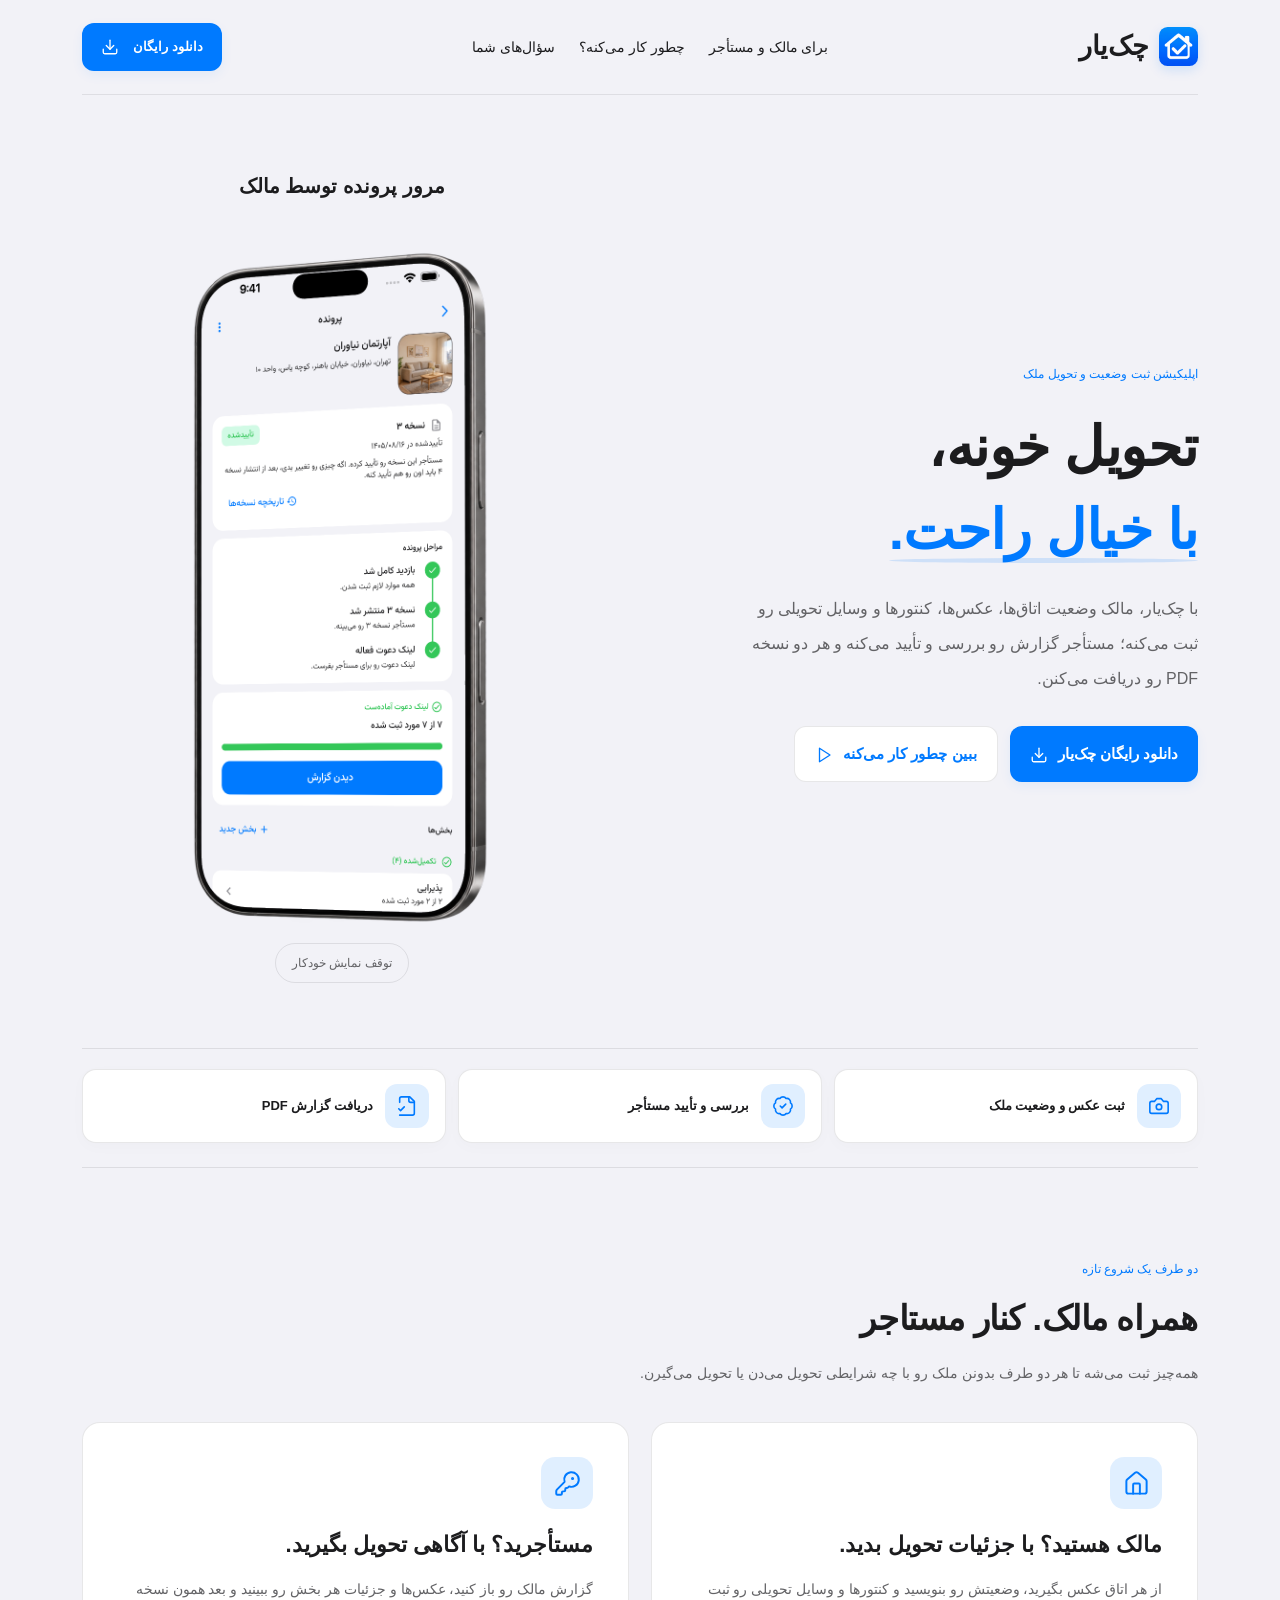
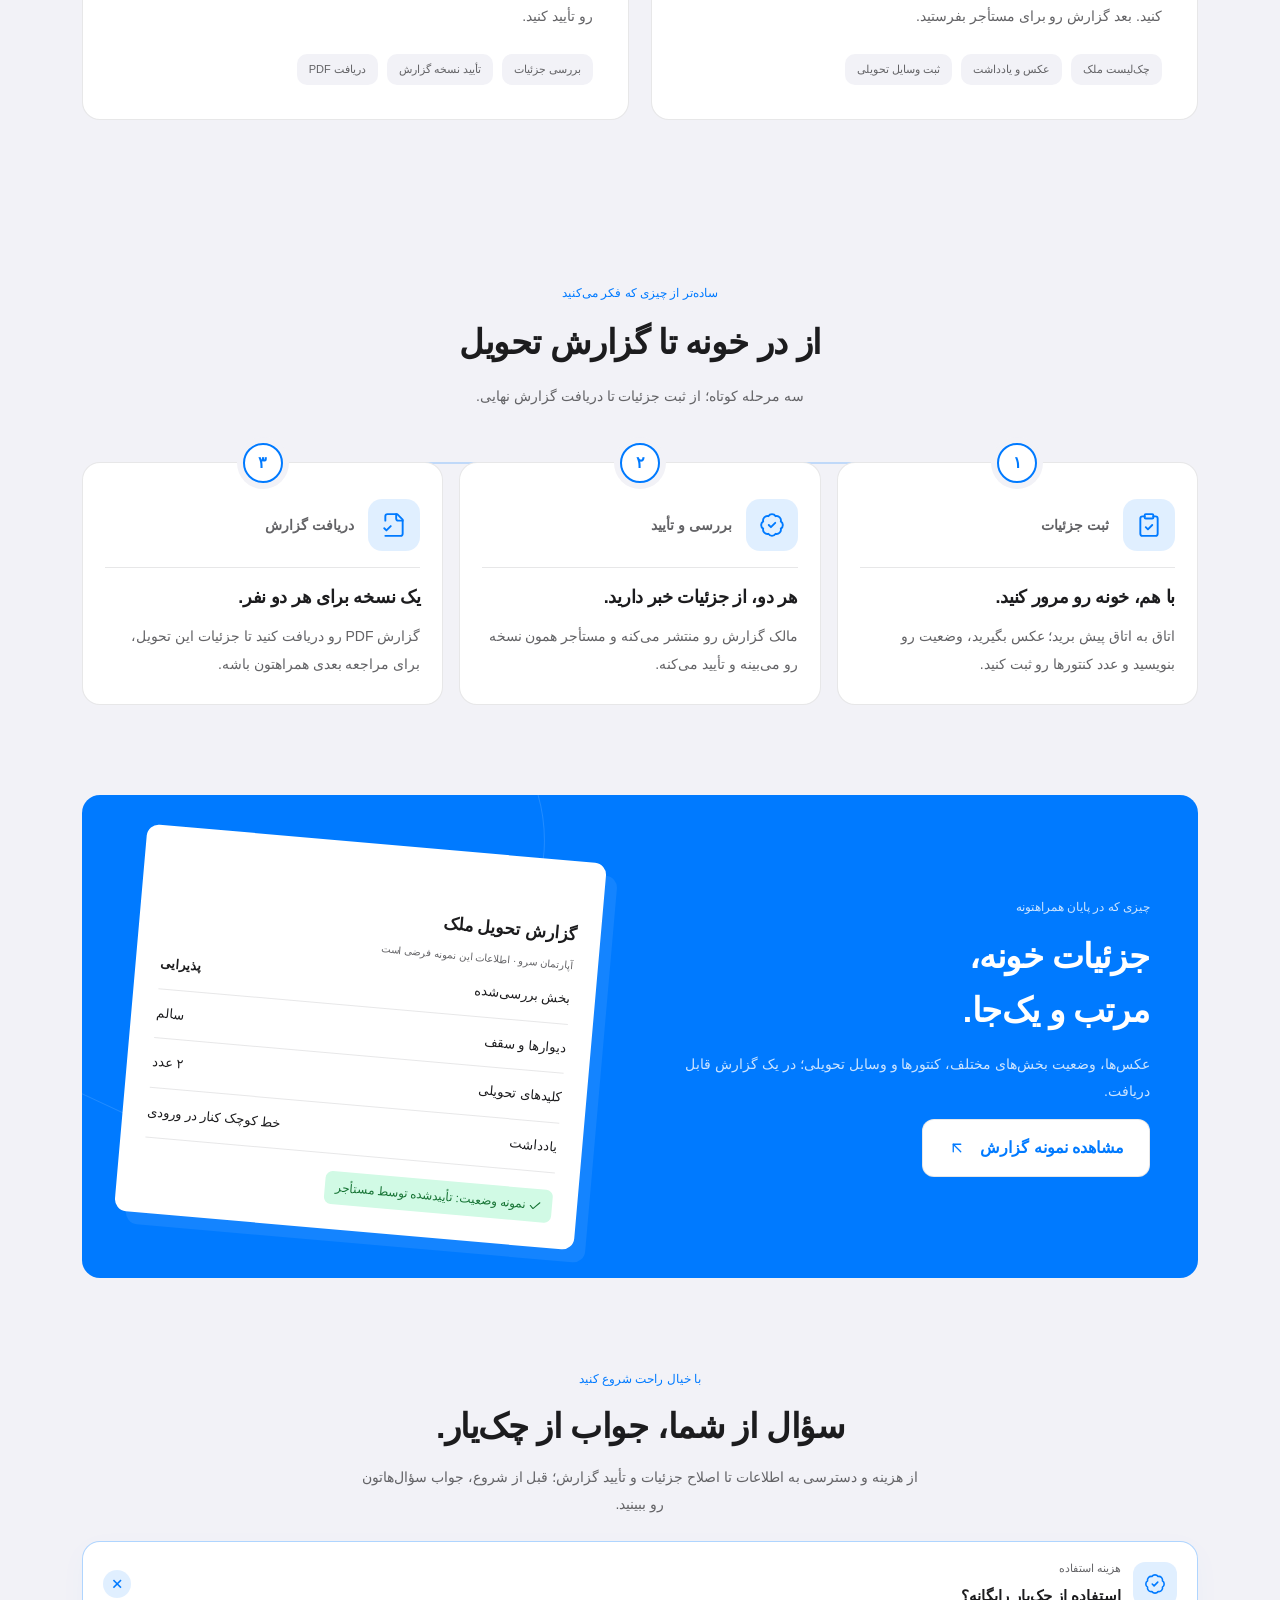
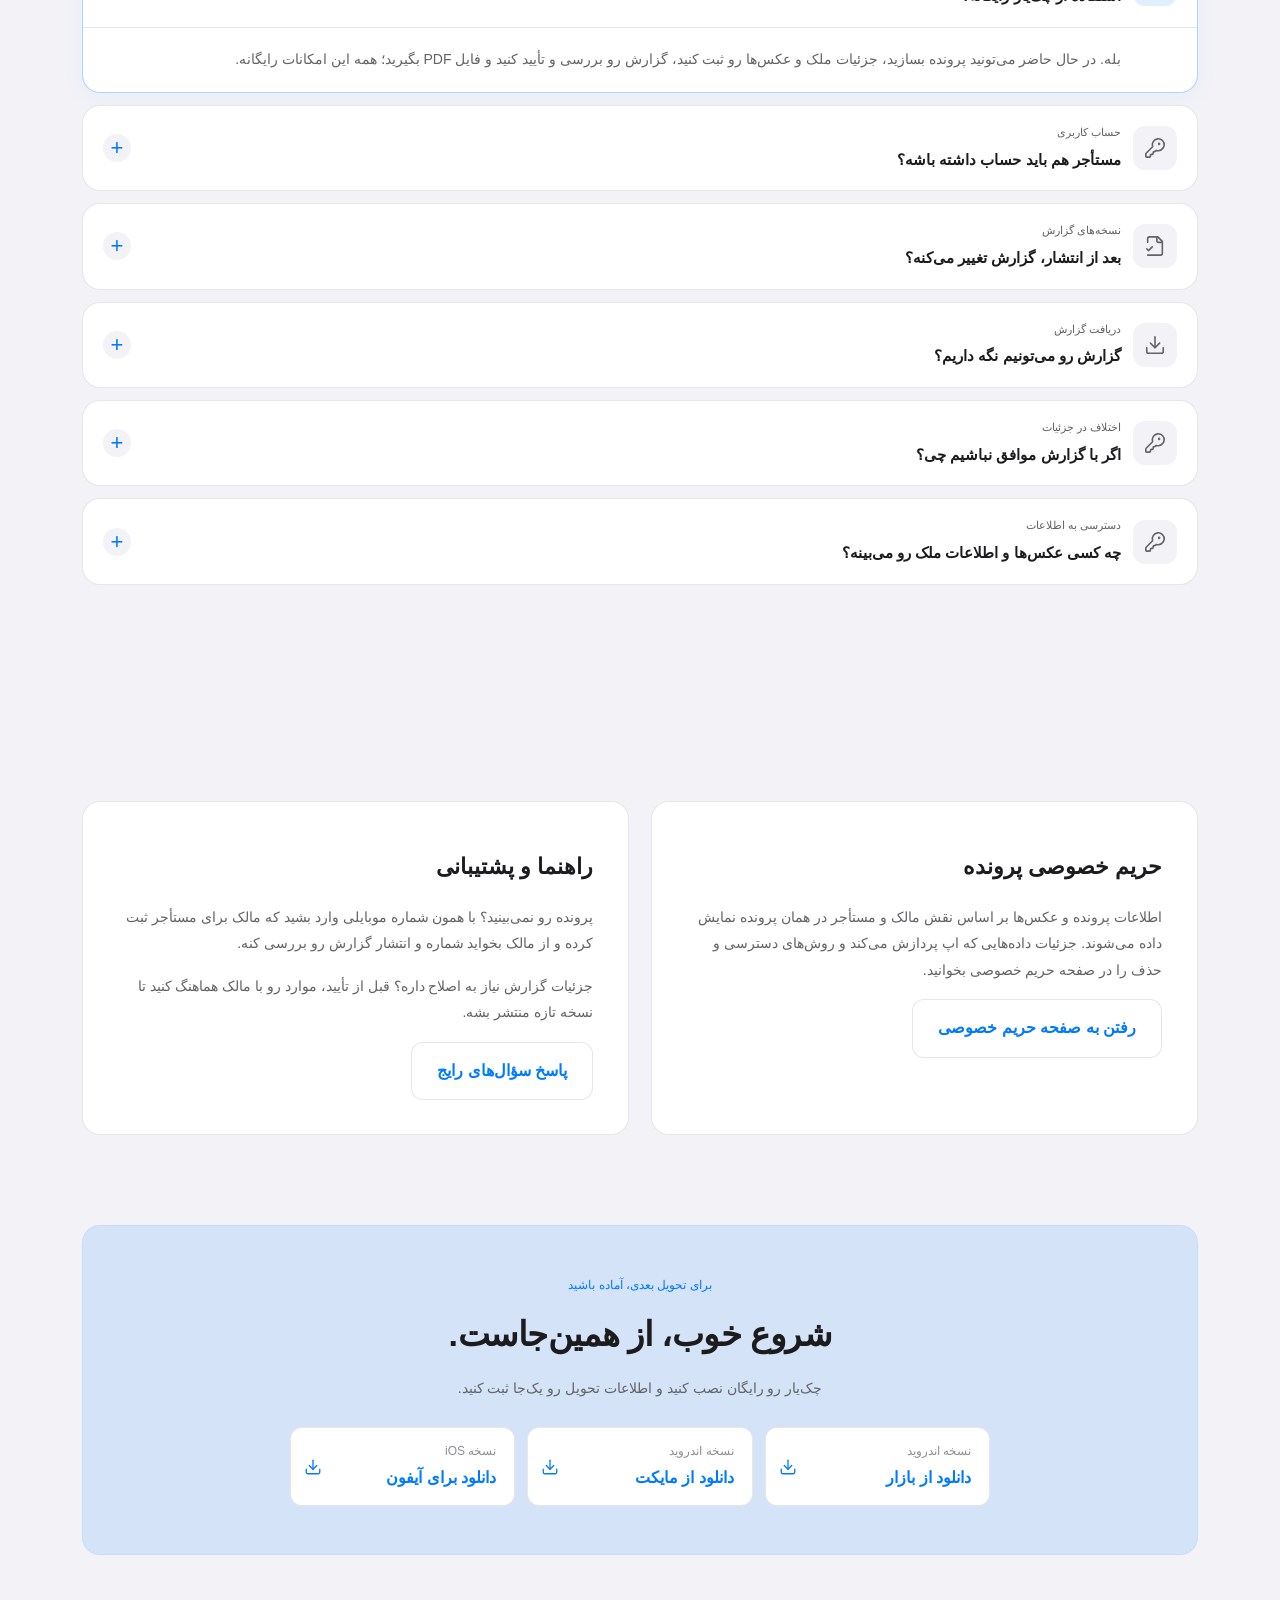
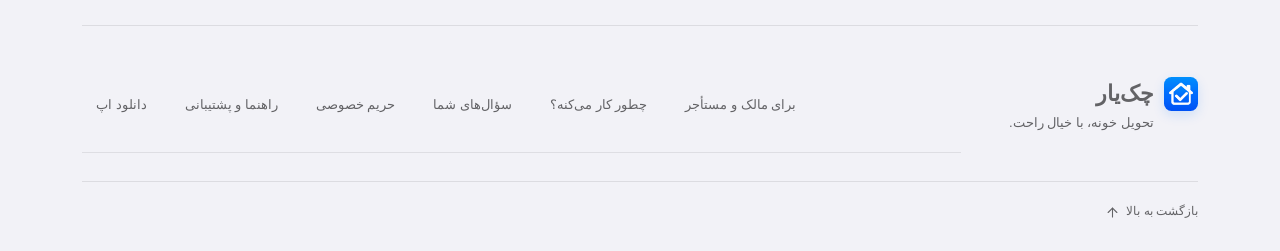
==== index.html @ 89936976 "Show app workflows in the website hero slideshow - Add transparent phone mockups built from app scre" ====
<!DOCTYPE html>
<html lang="fa" dir="rtl">
<head>
  <meta name="generator" content="HTML Tidy for HTML5 for Apple macOS version 5.8.0">
  <meta charset="utf-8">
  <meta name="viewport" content="width=device-width,initial-scale=1">
  <title>چک‌یار — تحویل خانه، با خیال راحت</title>
  <link rel="icon" href="assets/brand/app-logo.png" type="image/png">
  <link rel="stylesheet" href="styles.css">
</head>
<body>
  <div class="wrap">
    <nav>
      <a class="brand" href="#"><img class="mark" src="assets/brand/app-logo.png" alt="" width="39"
      height="39" decoding="async"> چک‌یار</a>
      <div class="navlinks">
        <a href="#benefits">برای مالک و مستأجر</a><a href="#how">چطور کار می‌کنه؟</a><a href="#faq">سؤال‌های شما</a>
      </div><a class="btn small" href="#download">دانلود رایگان <span><!-- @license lucide-static v0.468.0 - ISC -->
      <svg aria-hidden="true" focusable="false" class="lucide lucide-download" xmlns="http://www.w3.org/2000/svg"
      width="24" height="24" viewbox="0 0 24 24" fill="none" stroke="currentcolor" stroke-width="2" stroke-linecap=
      "round" stroke-linejoin="round">
      <path d="M21 15v4a2 2 0 0 1-2 2H5a2 2 0 0 1-2-2v-4"></path>
      <polyline points="7 10 12 15 17 10"></polyline>
      <line x1="12" x2="12" y1="15" y2="3"></line></svg></span></a>
    </nav>
    <main>
      <section class="hero">
        <div>
          <p class="label">اپلیکیشن ثبت وضعیت و تحویل ملک</p>
          <h1>تحویل خونه،<br>
          <em>با خیال راحت.</em></h1>
          <p class="intro">با چک‌یار، مالک وضعیت اتاق‌ها، عکس‌ها، کنتورها و وسایل تحویلی رو ثبت می‌کنه؛ مستأجر گزارش رو بررسی و تأیید می‌کنه و هر دو نسخه PDF رو دریافت می‌کنن.</p>
          <div class="actions">
            <a class="btn" href="#download">دانلود رایگان چک‌یار <span><!-- @license lucide-static v0.468.0 - ISC -->
            <svg aria-hidden="true" focusable="false" class="lucide lucide-download" xmlns="http://www.w3.org/2000/svg"
            width="24" height="24" viewbox="0 0 24 24" fill="none" stroke="currentcolor" stroke-width="2"
            stroke-linecap="round" stroke-linejoin="round">
            <path d="M21 15v4a2 2 0 0 1-2 2H5a2 2 0 0 1-2-2v-4"></path>
            <polyline points="7 10 12 15 17 10"></polyline>
            <line x1="12" x2="12" y1="15" y2="3"></line></svg></span></a> <a class="btn light" href="#how">ببین چطور
            کار می‌کنه <span><!-- @license lucide-static v0.468.0 - ISC -->
            <svg aria-hidden="true" focusable="false" class="lucide lucide-play" xmlns="http://www.w3.org/2000/svg"
            width="24" height="24" viewbox="0 0 24 24" fill="none" stroke="currentcolor" stroke-width="2"
            stroke-linecap="round" stroke-linejoin="round">
            <polygon points="6 3 20 12 6 21 6 3"></polygon></svg></span></a>
          </div>
        </div>
        <div class="scene">
          <div class="hero-headings">
            <h2 class="hero-heading is-active" id="hero-owner-heading">مرور پرونده توسط مالک</h2>
            <h2 class="hero-heading" id="hero-inspection-heading" aria-hidden="true">ثبت ایراد با عکس و توضیح</h2>
            <h2 class="hero-heading" id="hero-tenant-heading" aria-hidden="true">بررسی و تأیید گزارش توسط مستأجر</h2>
            <h2 class="hero-heading" id="hero-preview-heading" aria-hidden="true">مشاهده جزئیات و عکس‌های بازدید</h2>
          </div>
          <div class="hero-slideshow" id="hero-slideshow" data-hero-slideshow>
            <img class="hero-art is-active" src="assets/hero/phone-inspection-real-ui.png" data-heading="hero-owner-heading"
            alt="نمای کلی پرونده و مراحل تحویل ملک برای مالک" width="1086" height="1448" decoding="async" fetchpriority="high">
            <img class="hero-art" src="assets/hero/phone-inspection-flow-real-ui.png" data-heading="hero-inspection-heading"
            alt="ثبت ایراد کابینت آشپزخانه همراه با توضیح و عکس در چک‌یار" width="1086" height="1448" decoding="async" aria-hidden="true">
            <img class="hero-art" src="assets/hero/phone-review-real-ui.png" data-heading="hero-tenant-heading"
            alt="بررسی و تأیید نسخه گزارش توسط مستأجر" width="1086" height="1448" decoding="async" aria-hidden="true">
            <img class="hero-art" src="assets/hero/phone-owner-inspection-preview-real-ui.png" data-heading="hero-preview-heading"
            alt="پیش‌نمایش وضعیت کابینت همراه با توضیح مالک و عکس ایراد" width="1086" height="1448" decoding="async" aria-hidden="true">
          </div>
          <button class="hero-toggle" type="button" data-hero-toggle aria-controls="hero-slideshow" hidden>توقف نمایش خودکار</button>
        </div>
      </section>
      <ul class="ribbon" aria-label="خلاصه امکانات چک‌یار">
        <li class="ribbon-item">
          <span class="ribbon-icon" aria-hidden="true"><!-- @license lucide-static v0.468.0 - ISC -->
          <svg class="lucide lucide-camera" xmlns="http://www.w3.org/2000/svg" width="24" height="24" viewbox=
          "0 0 24 24" fill="none" stroke="currentcolor" stroke-width="2" stroke-linecap="round" stroke-linejoin="round">
          <path d=
          "M14.5 4h-5L7 7H4a2 2 0 0 0-2 2v9a2 2 0 0 0 2 2h16a2 2 0 0 0 2-2V9a2 2 0 0 0-2-2h-3l-2.5-3z"></path>
          <circle cx="12" cy="13" r="3"></circle></svg></span>
          <span class="ribbon-text">ثبت عکس و وضعیت ملک</span>
        </li>
        <li class="ribbon-item">
          <span class="ribbon-icon" aria-hidden="true"><!-- @license lucide-static v0.468.0 - ISC -->
          <svg class="lucide lucide-badge-check" xmlns="http://www.w3.org/2000/svg" width="24" height="24" viewbox=
          "0 0 24 24" fill="none" stroke="currentcolor" stroke-width="2" stroke-linecap="round" stroke-linejoin="round">
          <path d=
          "M3.85 8.62a4 4 0 0 1 4.78-4.77 4 4 0 0 1 6.74 0 4 4 0 0 1 4.78 4.78 4 4 0 0 1 0 6.74 4 4 0 0 1-4.77 4.78 4 4 0 0 1-6.75 0 4 4 0 0 1-4.78-4.77 4 4 0 0 1 0-6.76Z"></path>
          <path d="m9 12 2 2 4-4"></path></svg></span>
          <span class="ribbon-text">بررسی و تأیید مستأجر</span>
        </li>
        <li class="ribbon-item">
          <span class="ribbon-icon" aria-hidden="true"><!-- @license lucide-static v0.468.0 - ISC -->
          <svg class="lucide lucide-file-check-2" xmlns="http://www.w3.org/2000/svg" width="24" height="24" viewbox=
          "0 0 24 24" fill="none" stroke="currentcolor" stroke-width="2" stroke-linecap="round" stroke-linejoin="round">
          <path d="M4 22h14a2 2 0 0 0 2-2V7l-5-5H6a2 2 0 0 0-2 2v4"></path>
          <path d="M14 2v4a2 2 0 0 0 2 2h4"></path>
          <path d="m3 15 2 2 4-4"></path></svg></span>
          <span class="ribbon-text">دریافت گزارش PDF</span>
        </li>
      </ul>
      <section id="benefits" class="section reveal">
        <div class="label">
          دو طرف یک شروع تازه
        </div>
        <h2 class="heading">همراه مالک. کنار مستاجر</h2>
        <p class="sectionintro">همه‌چیز ثبت می‌شه تا هر دو طرف بدونن ملک رو با چه شرایطی تحویل می‌دن یا تحویل می‌گیرن.</p>
        <div class="audience">
          <article class="panel">
            <div class="icon">
              <!-- @license lucide-static v0.468.0 - ISC -->
              <svg aria-hidden="true" focusable="false" class="lucide lucide-house" xmlns="http://www.w3.org/2000/svg"
              width="24" height="24" viewbox="0 0 24 24" fill="none" stroke="currentcolor" stroke-width="2"
              stroke-linecap="round" stroke-linejoin="round">
              <path d="M15 21v-8a1 1 0 0 0-1-1h-4a1 1 0 0 0-1 1v8"></path>
              <path d=
              "M3 10a2 2 0 0 1 .709-1.528l7-5.999a2 2 0 0 1 2.582 0l7 5.999A2 2 0 0 1 21 10v9a2 2 0 0 1-2 2H5a2 2 0 0 1-2-2z"></path>
              </svg>
            </div>
            <h3>مالک هستید؟ با جزئیات تحویل بدید.</h3>
            <p>از هر اتاق عکس بگیرید، وضعیتش رو بنویسید و کنتورها و وسایل تحویلی رو ثبت کنید. بعد گزارش رو برای مستأجر بفرستید.</p>
            <div class="chips">
              <span>چک‌لیست ملک</span><span>عکس و یادداشت</span><span>ثبت وسایل تحویلی</span>
            </div>
          </article>
          <article class="panel peach">
            <div class="icon">
              <!-- @license lucide-static v0.468.0 - ISC -->
              <svg aria-hidden="true" focusable="false" class="lucide lucide-key-round" xmlns=
              "http://www.w3.org/2000/svg" width="24" height="24" viewbox="0 0 24 24" fill="none" stroke="currentcolor"
              stroke-width="2" stroke-linecap="round" stroke-linejoin="round">
              <path d=
              "M2.586 17.414A2 2 0 0 0 2 18.828V21a1 1 0 0 0 1 1h3a1 1 0 0 0 1-1v-1a1 1 0 0 1 1-1h1a1 1 0 0 0 1-1v-1a1 1 0 0 1 1-1h.172a2 2 0 0 0 1.414-.586l.814-.814a6.5 6.5 0 1 0-4-4z"></path>
              <circle cx="16.5" cy="7.5" r=".5" fill="currentColor"></circle></svg>
            </div>
            <h3>مستأجرید؟ با آگاهی تحویل بگیرید.</h3>
            <p>گزارش مالک رو باز کنید، عکس‌ها و جزئیات هر بخش رو ببینید و بعد همون نسخه رو تأیید کنید.</p>
            <div class="chips">
              <span>بررسی جزئیات</span><span>تأیید نسخه گزارش</span><span>دریافت PDF</span>
            </div>
          </article>
        </div>
      </section>
      <section id="how" class="section reveal">
        <div class="how-intro center">
          <div class="label">
            ساده‌تر از چیزی که فکر می‌کنید
          </div>
          <h2 class="heading">از در خونه تا گزارش تحویل</h2>
          <p class="sectionintro">سه مرحله کوتاه؛ از ثبت جزئیات تا دریافت گزارش نهایی.</p>
        </div>
        <ol class="steps" aria-label="مراحل کار با چک‌یار">
          <li class="step">
            <div class="step-marker">
              <span class="step-node">۱</span>
            </div>
            <div class="step-top">
              <span class="step-icon" aria-hidden="true"><!-- @license lucide-static v0.468.0 - ISC -->
              <svg class="lucide lucide-clipboard-check" xmlns="http://www.w3.org/2000/svg" width="24" height="24"
              viewbox="0 0 24 24" fill="none" stroke="currentcolor" stroke-width="2" stroke-linecap="round"
              stroke-linejoin="round">
              <rect width="8" height="4" x="8" y="2" rx="1" ry="1"></rect>
              <path d="M16 4h2a2 2 0 0 1 2 2v14a2 2 0 0 1-2 2H6a2 2 0 0 1-2-2V6a2 2 0 0 1 2-2h2"></path>
              <path d="m9 14 2 2 4-4"></path></svg></span>
              <p class="step-phase">ثبت جزئیات</p>
            </div>
            <h3>با هم، خونه رو مرور کنید.</h3>
            <p>اتاق به اتاق پیش برید؛ عکس بگیرید، وضعیت رو بنویسید و عدد کنتورها رو ثبت کنید.</p>
          </li>
          <li class="step">
            <div class="step-marker">
              <span class="step-node">۲</span>
            </div>
            <div class="step-top">
              <span class="step-icon" aria-hidden="true"><!-- @license lucide-static v0.468.0 - ISC -->
              <svg class="lucide lucide-badge-check" xmlns="http://www.w3.org/2000/svg" width="24" height="24"
              viewbox="0 0 24 24" fill="none" stroke="currentcolor" stroke-width="2" stroke-linecap="round"
              stroke-linejoin="round">
              <path d=
              "M3.85 8.62a4 4 0 0 1 4.78-4.77 4 4 0 0 1 6.74 0 4 4 0 0 1 4.78 4.78 4 4 0 0 1 0 6.74 4 4 0 0 1-4.77 4.78 4 4 0 0 1-6.75 0 4 4 0 0 1-4.78-4.77 4 4 0 0 1 0-6.76Z"></path>
              <path d="m9 12 2 2 4-4"></path></svg></span>
              <p class="step-phase">بررسی و تأیید</p>
            </div>
            <h3>هر دو، از جزئیات خبر دارید.</h3>
            <p>مالک گزارش رو منتشر می‌کنه و مستأجر همون نسخه رو می‌بینه و تأیید می‌کنه.</p>
          </li>
          <li class="step">
            <div class="step-marker">
              <span class="step-node">۳</span>
            </div>
            <div class="step-top">
              <span class="step-icon" aria-hidden="true"><!-- @license lucide-static v0.468.0 - ISC -->
              <svg class="lucide lucide-file-check-2" xmlns="http://www.w3.org/2000/svg" width="24" height="24"
              viewbox="0 0 24 24" fill="none" stroke="currentcolor" stroke-width="2" stroke-linecap="round"
              stroke-linejoin="round">
              <path d="M4 22h14a2 2 0 0 0 2-2V7l-5-5H6a2 2 0 0 0-2 2v4"></path>
              <path d="M14 2v4a2 2 0 0 0 2 2h4"></path>
              <path d="m3 15 2 2 4-4"></path></svg></span>
              <p class="step-phase">دریافت گزارش</p>
            </div>
            <h3>یک نسخه برای هر دو نفر.</h3>
            <p>گزارش PDF رو دریافت کنید تا جزئیات این تحویل، برای مراجعه بعدی همراهتون باشه.</p>
          </li>
        </ol>
      </section>
      <section class="report reveal">
        <div>
          <div class="label">
            چیزی که در پایان همراهتونه
          </div>
          <h2 class="heading">جزئیات خونه،<br>
          مرتب و یک‌جا.</h2>
          <p>عکس‌ها، وضعیت بخش‌های مختلف، کنتورها و وسایل تحویلی؛ در یک گزارش قابل دریافت.</p><button class="btn light"
          id="sample">مشاهده نمونه گزارش <span><!-- @license lucide-static v0.468.0 - ISC -->
          <svg aria-hidden="true" focusable="false" class="lucide lucide-arrow-up-left" xmlns=
          "http://www.w3.org/2000/svg" width="24" height="24" viewbox="0 0 24 24" fill="none" stroke="currentcolor"
          stroke-width="2" stroke-linecap="round" stroke-linejoin="round">
          <path d="M7 17V7h10"></path>
          <path d="M17 17 7 7"></path></svg></span></button>
        </div>
        <div class="paper" id="paper">
          <div class="label">
            چک‌یار / نمونه نمایشی
          </div>
          <h3>گزارش تحویل ملک</h3>
          <div class="address">
            آپارتمان سرو · اطلاعات این نمونه فرضی است
          </div>
          <div class="paperline">
            <span>بخش بررسی‌شده</span><strong>پذیرایی</strong>
          </div>
          <div class="paperline">
            <span>دیوارها و سقف</span><span>سالم</span>
          </div>
          <div class="paperline">
            <span>کلیدهای تحویلی</span><span>۲ عدد</span>
          </div>
          <div class="paperline">
            <span>یادداشت</span><span>خط کوچک کنار در ورودی</span>
          </div><span class="paperstamp"><!-- @license lucide-static v0.468.0 - ISC -->
          <svg aria-hidden="true" focusable="false" class="lucide lucide-check" xmlns="http://www.w3.org/2000/svg"
          width="24" height="24" viewbox="0 0 24 24" fill="none" stroke="currentcolor" stroke-width="2" stroke-linecap=
          "round" stroke-linejoin="round">
          <path d="M20 6 9 17l-5-5"></path></svg> نمونه وضعیت: تأییدشده توسط مستأجر</span>
        </div>
      </section>
      <section id="faq" class="section reveal" aria-labelledby="faq-title">
        <div class="faq-intro">
          <div class="label">با خیال راحت شروع کنید</div>
          <h2 id="faq-title" class="heading">سؤال از شما، جواب از چک‌یار.</h2>
          <p class="sectionintro">از هزینه و دسترسی به اطلاعات تا اصلاح جزئیات و تأیید گزارش؛ قبل از شروع، جواب سؤال‌هاتون رو ببینید.</p>
        </div>
        <div class="faq">
          <details class="faq-card" open>
            <summary>
              <span class="faq-icon"><svg aria-hidden="true" focusable="false" class="lucide lucide-badge-check" xmlns=
              "http://www.w3.org/2000/svg" width="24" height="24" viewbox="0 0 24 24" fill="none" stroke="currentcolor"
              stroke-width="2" stroke-linecap="round" stroke-linejoin="round">
              <path d=
              "M3.85 8.62a4 4 0 0 1 4.78-4.77 4 4 0 0 1 6.74 0 4 4 0 0 1 4.78 4.78 4 4 0 0 1 0 6.74 4 4 0 0 1-4.77 4.78 4 4 0 0 1-6.75 0 4 4 0 0 1-4.78-4.77 4 4 0 0 1 0-6.76Z"></path>
              <path d="m9 12 2 2 4-4"></path></svg></span><span class="faq-question"><span class="faq-topic">هزینه
              استفاده</span><span>استفاده از چک‌یار رایگانه؟</span></span>
              <span class="faq-toggle" aria-hidden="true">+</span>
            </summary>
            <div class="faq-answer">
              <p>بله. در حال حاضر می‌تونید پرونده بسازید، جزئیات ملک و عکس‌ها رو ثبت کنید، گزارش رو بررسی و تأیید کنید و فایل PDF بگیرید؛ همه این امکانات رایگانه.</p>
            </div>
          </details>
          <details class="faq-card">
            <summary>
              <span class="faq-icon"><svg aria-hidden="true" focusable="false" class="lucide lucide-key-round" xmlns=
              "http://www.w3.org/2000/svg" width="24" height="24" viewbox="0 0 24 24" fill="none" stroke="currentcolor"
              stroke-width="2" stroke-linecap="round" stroke-linejoin="round">
              <path d=
              "M2.586 17.414A2 2 0 0 0 2 18.828V21a1 1 0 0 0 1 1h3a1 1 0 0 0 1-1v-1a1 1 0 0 1 1-1h1a1 1 0 0 0 1-1v-1a1 1 0 0 1 1-1h.172a2 2 0 0 0 1.414-.586l.814-.814a6.5 6.5 0 1 0-4-4z"></path>
              <circle cx="16.5" cy="7.5" r=".5" fill="currentColor"></circle></svg></span><span class=
              "faq-question"><span class="faq-topic">حساب کاربری</span><span>مستأجر هم باید حساب داشته
              باشه؟</span></span>
              <span class="faq-toggle" aria-hidden="true">+</span>
            </summary>
            <div class="faq-answer">
              <p>بله. مستأجر باید با شماره موبایلی که مالک برای پرونده ثبت کرده حساب بسازه. بعد از ورود، می‌تونه گزارش رو ببینه و تأیید کنه.</p>
            </div>
          </details>
          <details class="faq-card">
            <summary>
              <span class="faq-icon"><svg aria-hidden="true" focusable="false" class="lucide lucide-file-check-2"
              xmlns="http://www.w3.org/2000/svg" width="24" height="24" viewbox="0 0 24 24" fill="none" stroke=
              "currentcolor" stroke-width="2" stroke-linecap="round" stroke-linejoin="round">
              <path d="M4 22h14a2 2 0 0 0 2-2V7l-5-5H6a2 2 0 0 0-2 2v4"></path>
              <path d="M14 2v4a2 2 0 0 0 2 2h4"></path>
              <path d="m3 15 2 2 4-4"></path></svg></span><span class="faq-question"><span class="faq-topic">نسخه‌های
              گزارش</span><span>بعد از انتشار، گزارش تغییر می‌کنه؟</span></span>
              <span class="faq-toggle" aria-hidden="true">+</span>
            </summary>
            <div class="faq-answer">
              <p>نسخه‌ای که منتشر شده تغییر نمی‌کنه. اگر نیاز به اصلاح باشه، مالک پیش‌نویس رو ویرایش و نسخه تازه‌ای منتشر می‌کنه. مستأجر باید نسخه تازه رو دوباره بررسی و تأیید کنه؛ تأیید قبلی برای نسخه جدید معتبر نیست.</p>
            </div>
          </details>
          <details class="faq-card">
            <summary>
              <span class="faq-icon"><svg aria-hidden="true" focusable="false" class="lucide lucide-download" xmlns=
              "http://www.w3.org/2000/svg" width="24" height="24" viewbox="0 0 24 24" fill="none" stroke="currentcolor"
              stroke-width="2" stroke-linecap="round" stroke-linejoin="round">
              <path d="M21 15v4a2 2 0 0 1-2 2H5a2 2 0 0 1-2-2v-4"></path>
              <polyline points="7 10 12 15 17 10"></polyline>
              <line x1="12" x2="12" y1="15" y2="3"></line></svg></span><span class="faq-question"><span class=
              "faq-topic">دریافت گزارش</span><span>گزارش رو می‌تونیم نگه داریم؟</span></span>
              <span class="faq-toggle" aria-hidden="true">+</span>
            </summary>
            <div class="faq-answer">
              <p>بله. هر دو طرف می‌تونن فایل PDF نسخه منتشرشده‌ای رو که بهش دسترسی دارن دریافت کنن.</p>
            </div>
          </details>

          <details class="faq-card">
            <summary>
              <span class="faq-icon"><svg aria-hidden="true" focusable="false" class="lucide lucide-key-round" xmlns=
              "http://www.w3.org/2000/svg" width="24" height="24" viewbox="0 0 24 24" fill="none" stroke="currentcolor"
              stroke-width="2" stroke-linecap="round" stroke-linejoin="round">
              <path d=
              "M2.586 17.414A2 2 0 0 0 2 18.828V21a1 1 0 0 0 1 1h3a1 1 0 0 0 1-1v-1a1 1 0 0 1 1-1h1a1 1 0 0 0 1-1v-1a1 1 0 0 1 1-1h.172a2 2 0 0 0 1.414-.586l.814-.814a6.5 6.5 0 1 0-4-4z"></path>
              <circle cx="16.5" cy="7.5" r=".5" fill="currentColor"></circle></svg></span><span class="faq-question"><span class="faq-topic">اختلاف در جزئیات</span><span>اگر با گزارش موافق نباشیم چی؟</span></span>
              <span class="faq-toggle" aria-hidden="true">+</span>
            </summary>
            <div class="faq-answer">
              <p>اگه بخشی از گزارش رو قبول ندارید، تأییدش نکنید. موردهایی رو که نیاز به اصلاح دارن با مالک در میون بذارید. مالک می‌تونه پیش‌نویس رو اصلاح کنه و نسخه تازه‌ای منتشر کنه؛ مستأجر امکان ویرایش مستقیم گزارش رو نداره.</p>
            </div>
          </details>
          <details class="faq-card">
            <summary>
              <span class="faq-icon"><svg aria-hidden="true" focusable="false" class="lucide lucide-key-round" xmlns=
              "http://www.w3.org/2000/svg" width="24" height="24" viewbox="0 0 24 24" fill="none" stroke="currentcolor"
              stroke-width="2" stroke-linecap="round" stroke-linejoin="round">
              <path d=
              "M2.586 17.414A2 2 0 0 0 2 18.828V21a1 1 0 0 0 1 1h3a1 1 0 0 0 1-1v-1a1 1 0 0 1 1-1h1a1 1 0 0 0 1-1v-1a1 1 0 0 1 1-1h.172a2 2 0 0 0 1.414-.586l.814-.814a6.5 6.5 0 1 0-4-4z"></path>
              <circle cx="16.5" cy="7.5" r=".5" fill="currentColor"></circle></svg></span><span class="faq-question"><span class="faq-topic">دسترسی به اطلاعات</span><span>چه کسی عکس‌ها و اطلاعات ملک رو می‌بینه؟</span></span>
              <span class="faq-toggle" aria-hidden="true">+</span>
            </summary>
            <div class="faq-answer">
              <p>مالک پیش‌نویس پرونده رو می‌بینه و مدیریت می‌کنه. مستأجر ثبت‌شده بعد از انتشار، به نسخه‌های منتشرشده و عکس‌های مربوط به هر نسخه دسترسی داره. <a href="privacy.html">جزئیات حریم خصوصی رو بخونید.</a></p>
            </div>
          </details>
        </div>
      </section>
      <section class="section reveal trust-section" aria-label="حریم خصوصی و راهنمای استفاده">
        <div class="audience">
          <article id="privacy" class="panel" aria-labelledby="privacy-title">
            <h2 id="privacy-title">حریم خصوصی پرونده</h2>
            <p>اطلاعات پرونده و عکس‌ها بر اساس نقش مالک و مستأجر در همان پرونده نمایش داده می‌شوند. جزئیات داده‌هایی که اپ پردازش می‌کند و روش‌های دسترسی و حذف را در صفحه حریم خصوصی بخوانید.</p>
            <a class="btn light" href="privacy.html">رفتن به صفحه حریم خصوصی</a>
          </article>
          <article id="support" class="panel" aria-labelledby="support-title">
            <h2 id="support-title">راهنما و پشتیبانی</h2>
            <p>پرونده رو نمی‌بینید؟ با همون شماره موبایلی وارد بشید که مالک برای مستأجر ثبت کرده و از مالک بخواید شماره و انتشار گزارش رو بررسی کنه.</p>
            <p>جزئیات گزارش نیاز به اصلاح داره؟ قبل از تأیید، موارد رو با مالک هماهنگ کنید تا نسخه تازه منتشر بشه.</p>
            <a class="btn light" href="#faq">پاسخ سؤال‌های رایج</a>
          </article>
        </div>
      </section>
      <section id="download" class="download center reveal">
        <div class="label">
          برای تحویل بعدی، آماده باشید
        </div>
        <h2 class="heading">شروع خوب، از همین‌جاست.</h2>
        <p class="sectionintro">چک‌یار رو رایگان نصب کنید و اطلاعات تحویل رو یک‌جا ثبت کنید.</p>
        <div class="stores">
          <button data-store="بازار" data-platform="android"><small>نسخه اندروید</small><strong>دانلود از بازار
          <!-- @license lucide-static v0.468.0 - ISC -->
          <svg aria-hidden="true" focusable="false" class="lucide lucide-download" xmlns="http://www.w3.org/2000/svg"
          width="24" height="24" viewbox="0 0 24 24" fill="none" stroke="currentcolor" stroke-width="2" stroke-linecap=
          "round" stroke-linejoin="round">
          <path d="M21 15v4a2 2 0 0 1-2 2H5a2 2 0 0 1-2-2v-4"></path>
          <polyline points="7 10 12 15 17 10"></polyline>
          <line x1="12" x2="12" y1="15" y2="3"></line></svg></strong></button> <button data-store="مایکت" data-platform="android"><small>نسخه
          اندروید</small><strong>دانلود از مایکت <!-- @license lucide-static v0.468.0 - ISC -->
          <svg aria-hidden="true" focusable="false" class="lucide lucide-download" xmlns="http://www.w3.org/2000/svg"
          width="24" height="24" viewbox="0 0 24 24" fill="none" stroke="currentcolor" stroke-width="2" stroke-linecap=
          "round" stroke-linejoin="round">
          <path d="M21 15v4a2 2 0 0 1-2 2H5a2 2 0 0 1-2-2v-4"></path>
          <polyline points="7 10 12 15 17 10"></polyline>
          <line x1="12" x2="12" y1="15" y2="3"></line></svg></strong></button> <button data-store=
          "فروشگاه آیفون" data-platform="ios"><small>نسخه iOS</small><strong>دانلود برای آیفون
          <!-- @license lucide-static v0.468.0 - ISC -->
          <svg aria-hidden="true" focusable="false" class="lucide lucide-download" xmlns="http://www.w3.org/2000/svg"
          width="24" height="24" viewbox="0 0 24 24" fill="none" stroke="currentcolor" stroke-width="2" stroke-linecap=
          "round" stroke-linejoin="round">
          <path d="M21 15v4a2 2 0 0 1-2 2H5a2 2 0 0 1-2-2v-4"></path>
          <polyline points="7 10 12 15 17 10"></polyline>
          <line x1="12" x2="12" y1="15" y2="3"></line></svg></strong></button>
        </div>
      </section>
    </main>
    <footer class="site-footer">
      <div class="footer-main">
        <div class="footer-brand">
          <div class="footer-identity">
            <a class="brand footer-logo" href="#"><img class="mark" src="assets/brand/app-logo.png" alt=""
            width="34" height="34" decoding="async"><span class="footer-name">چک‌یار</span></a>
            <p class="footer-tagline">تحویل خونه، با خیال راحت.</p>
          </div>
        </div>
        <nav class="footer-nav" aria-label="پیوندهای پاورقی">
          <a href="#benefits">برای مالک و مستأجر</a><a href="#how">چطور کار می‌کنه؟</a><a href="#faq">سؤال‌های
          شما</a><a href="privacy.html">حریم خصوصی</a><a href="#support">راهنما و پشتیبانی</a><a href="#download">دانلود اپ</a>
        </nav>
      </div>
      <div class="footer-bottom">
        <a class="footer-top" href="#">بازگشت به بالا <span aria-hidden="true"><!-- @license lucide-static v0.468.0 - ISC -->
        <svg class="lucide lucide-arrow-up" xmlns="http://www.w3.org/2000/svg" width="24" height="24" viewbox=
        "0 0 24 24" fill="none" stroke="currentcolor" stroke-width="2" stroke-linecap="round" stroke-linejoin="round">
        <path d="m5 12 7-7 7 7"></path>
        <path d="M12 19V5"></path></svg></span></a>
      </div>
    </footer>
  </div>
  <dialog id="modal">
    <div id="modalcontent"></div><button class="close" id="close">بستن</button>
  </dialog>
  <script src="script.js" defer></script>
</body>
</html>
---- styles.css ----
@font-face {
  font-family:v;
  font-display:swap;
  src:url('assets/brand/Vazirmatn-Regular.ttf')
}
@font-face {
  font-family:v;
  font-display:swap;
  src:url('assets/brand/Vazirmatn-Bold.ttf');
  font-weight:700
}
* {
  box-sizing:border-box;
}
html {
  scroll-behavior:smooth;
  scroll-padding-top:100px;
}
body {
  margin:0;
  background:#F2F2F7;
  color:#1C1C1E;
  font-family:v,sans-serif;
  line-height:1.9;
}
button,a {
  -webkit-tap-highlight-color:transparent;
}
a {
  color:inherit;
  text-decoration:none;
}
button {
  font:inherit;
  cursor:pointer;
}
button,a {
  transition:background .25s,transform .25s,box-shadow .25s;
}
button:hover,.btn:hover {
  transform:translateY(-3px);
}
button:focus-visible,a:focus-visible,summary:focus-visible {
  outline:3px solid #ee9f51;
  outline-offset:5px;
}
.wrap {
  max-width:1180px;
  margin:auto;
  padding:0 32px;
}
nav {
  height:95px;
  display:flex;
  align-items:center;
  justify-content:space-between;
  border-bottom:1px solid #1C1C1E17;
  gap:24px;
}
.brand {
  font-weight:700;
  font-size:27px;
  display:flex;
  align-items:center;
  gap:10px;
}
.mark {
  width:39px;
  height:39px;
  border-radius:22%;
  object-fit:cover;
  flex-shrink:0;
  display:block;
  box-shadow:0 4px 12px #007aff26;
}
.navlinks {
  display:flex;
  gap:32px;
  font-size:14px;
}
.btn {
  display:inline-flex;
  justify-content:center;
  align-items:center;
  gap:14px;
  border:0;
  padding:13px 25px;
  border-radius:13px;
  background:#007AFF;
  color:white;
  font-weight:700;
}
.btn.light {
  color:#007AFF;
  background:#fff;
  border:1px solid #3C3C431F;
}
.small {
  padding:9px 19px;
  font-size:13px;
}
.hero {
  display:grid;
  grid-template-columns:1.05fr 1fr;
  gap:55px;
  align-items:center;
  min-height:660px;
  padding:55px 0 65px;
}
.eyebrow {
  font-size:13px;
  display:inline-flex;
  gap:9px;
  align-items:center;
  color:#636366;
}
.dot {
  width:7px;
  height:7px;
  background:#007AFF;
  border-radius:50%;
}
h1 {
  font-size:clamp(36px,4.3vw,60px);
  line-height:1.5;
  letter-spacing:-1.8px;
  margin:20px 0;
}
h1 em {
  font-style:normal;
  color:#007AFF;
  position:relative;
}
h1 em:after {
  content:'';
  position:absolute;
  height:8px;
  background:#007AFF1F;
  bottom:2px;
  left:0;
  right:0;
  border-radius:60%;
  z-index:-1;
}
.intro {
  color:#636366;
  max-width:450px;
  font-size:16px;
  line-height:2.2;
}
.actions {
  display:flex;
  gap:12px;
  margin-top:29px;
}
.footnote {
  font-size:12px;
  color:#8E8E93;
  margin-top:20px;
}
.scene {
  width:100%;
  height:auto;
  position:relative;
  display:grid;
  place-items:center;
  isolation:isolate;
}
.hero-headings {
  display:grid;
  place-items:center;
  width:100%;
  max-width:560px;
  height:88px;
  text-align:center;
}
.hero-heading {
  grid-area:1 / 1;
  margin:0;
  padding:0 12px 16px;
  color:var(--text);
  font-size:clamp(16px,1.6vw,20px);
  font-weight:700;
  line-height:1.65;
  opacity:0;
  transition:opacity 600ms ease;
}
.hero-heading.is-active {
  opacity:1;
}
.hero-slideshow {
  display:grid;
  width:100%;
  max-width:560px;
  animation:float 7s ease-in-out infinite;
}
.hero-art {
  grid-area:1 / 1;
  display:block;
  width:100%;
  max-width:560px;
  height:auto;
  object-fit:contain;
  opacity:0;
  transition:opacity 600ms ease;
}
.hero-art.is-active {
  opacity:1;
}
.hero-toggle {
  margin-top:12px;
  padding:8px 16px;
  border:1px solid var(--separator);
  border-radius:24px;
  background:transparent;
  color:#636366;
  font:inherit;
  font-size:12px;
  cursor:pointer;
}
.hero-toggle:hover {
  color:var(--accent);
}
.hero-toggle:focus-visible {
  outline:2px solid var(--accent);
  outline-offset:3px;
}
.orb {
  position:absolute;
  width:440px;
  height:440px;
  border-radius:50%;
  background:#007AFF1F;
  z-index:-2;
}
.orbit {
  position:absolute;
  inset:5px;
  border:1px dashed #3C3C431F;
  border-radius:50%;
  transform:rotate(-20deg);
}
.phone {
  width:300px;
  background:#fff;
  border:7px solid #1C1C1E;
  border-radius:39px;
  padding:20px 16px 16px;
  box-shadow:20px 28px 60px #354d3026;
  transform:rotate(-6deg) scale(1.25);
  position:relative;
  animation:float 7s ease-in-out infinite;
}
.notch {
  width:70px;
  height:17px;
  background:#1C1C1E;
  border-radius:0 0 12px 12px;
  margin:-20px auto 20px;
}
.phonebar {
  font-size:10px;
  display:flex;
  justify-content:space-between;
  color:#8E8E93;
}
.phone h3 {
  font-size:17px;
  margin:15px 0 2px;
  display:flex;
  align-items:center;
  gap:7px;
}
.phone-mark {
  width:22px;
  height:22px;
  object-fit:cover;
  border-radius:6px;
  flex:0 0 auto;
}
.address {
  font-size:10px;
  color:#8E8E93;
}
.room {
  height:136px;
  margin:17px 0;
  background:#e8e1d1;
  position:relative;
  overflow:hidden;
  border-radius:12px;
}
.room-image {
  display:block;
  width:100%;
  height:100%;
  object-fit:cover;
  object-position:center 58%;
}
.progress {
  display:flex;
  justify-content:space-between;
  font-size:10px;
}
.track {
  height:5px;
  background:#F2F2F7;
  border-radius:8px;
  margin:8px 0 16px;
}
.track:before {
  content:'';
  display:block;
  width:75%;
  height:100%;
  background:#007AFF;
  border-radius:8px;
}
.row {
  display:flex;
  align-items:center;
  justify-content:space-between;
  padding:9px 0;
  border-top:1px solid #F2F2F7;
  font-size:11px;
}
.check {
  color:#34C759;
  background:#007AFF1F;
  padding:0 6px;
  border-radius:5px;
}
.phonebutton {
  background:#007AFF;
  color:white;
  padding:8px;
  text-align:center;
  border-radius:9px;
  font-size:11px;
  margin-top:11px;
}
.floatcard {
  position:absolute;
  background:#ffffffed;
  padding:14px 19px;
  border:1px solid #fff;
  border-radius:17px;
  box-shadow:0 15px 35px #38503413;
  z-index:2;
  animation:float 6s ease-in-out infinite;
}
.floatcard strong {
  display:block;
  font-size:13px;
}
.floatcard small {
  font-size:10px;
  color:#8E8E93;
}
.approved {
  left:-6px;
  top:110px;
  transform:rotate(5deg);
}
.pdf {
  right:-12px;
  bottom:55px;
  animation-delay:-3s;
}
.floaticon {
  float:right;
  margin-left:12px;
  background:#007AFF1F;
  padding:5px 11px;
  border-radius:10px;
}
.ribbon {
  display:grid;
  grid-template-columns:repeat(3,minmax(0,1fr));
  gap:12px;
  margin:0;
  padding:20px 0 24px;
  list-style:none;
  border-top:1px solid var(--separator);
  border-bottom:1px solid var(--separator);
}
.ribbon-item {
  display:flex;
  align-items:center;
  gap:12px;
  min-width:0;
  padding:14px 16px;
  background:var(--surface);
  border:1px solid var(--separator);
  border-radius:var(--radius-lg);
  box-shadow:0 4px 16px #1c1c1e05;
  transition:border-color .25s,box-shadow .25s,transform .25s;
}
.ribbon-item:hover {
  border-color:#007aff44;
  box-shadow:0 8px 24px #007aff0d;
  transform:translateY(-2px);
}
.ribbon-icon {
  display:grid;
  place-items:center;
  width:44px;
  height:44px;
  flex-shrink:0;
  border-radius:var(--radius-md);
  background:var(--accent-soft);
  color:var(--accent);
}
.ribbon-icon .lucide {
  width:22px;
  height:22px;
}
.ribbon-text {
  font-size:13px;
  font-weight:700;
  line-height:1.55;
  color:#1C1C1E;
}
.section {
  padding:90px 0;
}
.label {
  font-size:12px;
  color:#007AFF;
  margin-bottom:10px;
}
.heading {
  font-size:33px;
  line-height:1.6;
  margin:0 0 14px;
  letter-spacing:-.7px;
}
.sectionintro {
  color:#8E8E93;
  font-size:14px;
  margin:0;
}
.center {
  text-align:center;
}
.audience {
  display:grid;
  grid-template-columns:1fr 1fr;
  gap:22px;
  margin-top:36px;
}
.panel {
  border-radius:24px;
  background:#007AFF1F;
  padding:34px 35px;
}
.panel.peach {
  background:#FFFFFF;
}
.icon {
  font-size:27px;
  margin-bottom:15px;
}
.panel h3 {
  font-size:22px;
  margin:0 0 10px;
}
.panel p {
  font-size:14px;
  color:#636366;
  margin:0;
}
.chips {
  display:flex;
  gap:9px;
  flex-wrap:wrap;
  margin-top:25px;
}
.chips span {
  font-size:11px;
  background:#ffffff99;
  padding:5px 12px;
  border-radius:7px;
}
.steps {
  display:grid;
  grid-template-columns:repeat(3,minmax(0,1fr));
  gap:16px;
  margin:52px 0 0;
  padding:0;
  list-style:none;
  position:relative;
}
.step {
  display:flex;
  flex-direction:column;
  min-height:100%;
  padding:32px 22px 26px;
  background:var(--surface);
  border:1px solid var(--separator);
  border-radius:var(--radius-xl);
  transition:border-color .25s,box-shadow .25s,transform .25s;
  position:relative;
  z-index:1;
}
.step:hover {
  border-color:#007aff55;
  box-shadow:0 8px 28px #007aff0a;
  transform:translateY(-3px);
}
.step-marker {
  position:absolute;
  top:-20px;
  left:50%;
  translate:-50% 0;
  z-index:2;
}
.step-node {
  display:grid;
  place-items:center;
  width:40px;
  height:40px;
  border-radius:50%;
  background:var(--surface);
  border:2px solid var(--accent);
  color:var(--accent);
  font-size:16px;
  font-weight:700;
  line-height:1;
  box-shadow:0 0 0 6px var(--background);
}
.step-top {
  display:flex;
  align-items:center;
  gap:14px;
  margin:4px 0 16px;
  padding-bottom:16px;
  border-bottom:1px solid var(--separator);
}
.step-icon {
  display:grid;
  place-items:center;
  width:52px;
  height:52px;
  flex-shrink:0;
  border-radius:var(--radius-lg);
  background:var(--accent-soft);
  color:var(--accent);
}
.step-icon .lucide {
  width:26px;
  height:26px;
}
.step-phase {
  margin:0;
  flex:1;
  min-width:0;
  font-size:13px;
  font-weight:700;
  color:var(--accent);
  line-height:1.55;
}
.step h3 {
  font-size:18px;
  line-height:1.55;
  margin:0 0 10px;
  letter-spacing:-.3px;
}
.step p {
  font-size:14px;
  line-height:2;
  color:#636366;
  margin:0;
}
.step > p:last-child {
  flex:1;
}
@media(min-width:901px) {
  .steps::before {
    content:'';
    position:absolute;
    top:0;
    inset-inline:calc(16.666% + 4px) calc(16.666% + 4px);
    height:2px;
    background:linear-gradient(90deg,#007aff00,#007aff35 15%,#007aff35 85%,#007aff00);
    pointer-events:none;
    z-index:0;
  }
}
#how.section {
  padding-top:clamp(48px,6vw,72px);
}
.how-intro .sectionintro {
  max-width:560px;
  margin:0 auto;
  line-height:1.9;
}
.report {
  background:#007AFF;
  color:#FFFFFF;
  border-radius:28px;
  display:grid;
  grid-template-columns:1.1fr 1fr;
  gap:60px;
  padding:48px;
  align-items:center;
  overflow:hidden;
}
.report p {
  font-size:14px;
  color:#FFFFFFCC;
}
.report .label {
  color:#FFFFFFCC;
}
.paper {
  background:#FFFFFF;
  color:#1C1C1E;
  padding:25px;
  border-radius:8px;
  transform:rotate(5deg);
  box-shadow:12px 12px 0 #ffffff12;
}
.paper h3 {
  font-size:17px;
  margin:5px 0;
}
.paperline {
  display:flex;
  justify-content:space-between;
  border-bottom:1px solid #3C3C431F;
  font-size:11px;
  padding:12px 0;
}
.paperstamp {
  border:1px solid #D1FAE5;
  color:#34C759;
  border-radius:7px;
  padding:5px 10px;
  display:inline-block;
  margin-top:17px;
  font-size:11px;
}
.faq {
  max-width:770px;
  margin:auto;
}
details {
  border-bottom:1px solid #3C3C431F;
  padding:20px 0;
  font-size:14px;
}
summary {
  cursor:pointer;
  list-style:none;
  display:flex;
  justify-content:space-between;
  align-items:center;
}
summary:after {
  content:'+';
  font-size:23px;
  color:#007AFF;
}
details[open] summary:after {
  content:'−';
}
details p {
  color:#636366;
  line-height:2.2;
}
.download {
  background:#007AFF1F;
  border-radius:28px;
  padding:48px 25px;
  margin-bottom:70px;
}
.stores {
  display:flex;
  justify-content:center;
  gap:12px;
  flex-wrap:wrap;
  margin-top:25px;
}
.stores button {
  background:#fff;
  color:#007AFF;
  border:1px solid #3C3C431F;
  border-radius:12px;
  padding:10px 24px;
  min-width:150px;
  text-align:right;
}
.stores small {
  font-size:10px;
  display:block;
  color:#8E8E93;
}
.stores strong {
  font-size:17px;
}
footer,
.site-footer {
  display:flex;
  flex-direction:column;
  gap:0;
  margin-top:clamp(32px,5vw,56px);
  padding:0 0 max(28px,env(safe-area-inset-bottom));
  border-top:1px solid var(--separator);
  font-size:13px;
  color:#636366;
}
.footer-main {
  display:flex;
  flex-wrap:wrap;
  align-items:center;
  justify-content:space-between;
  gap:24px 48px;
  padding:32px 0 28px;
}
.footer-brand {
  min-width:0;
  flex:0 1 auto;
}
.footer-identity {
  display:grid;
  grid-template-columns:34px max-content;
  column-gap:10px;
  row-gap:2px;
  align-items:center;
  max-width:100%;
}
.footer-logo.brand {
  display:contents;
}
.footer-logo .mark {
  grid-column:1;
  grid-row:1;
  width:34px;
  height:34px;
  align-self:center;
}
.footer-name {
  grid-column:2;
  grid-row:1;
  font-size:22px;
  font-weight:700;
  line-height:1.2;
}
.footer-tagline,
.footer-aside {
  margin:0;
  line-height:1.6;
}
.footer-tagline {
  grid-column:2;
  grid-row:2;
  padding:0;
  font-size:13px;
  text-align:start;
  justify-self:start;
  max-width:240px;
}
.footer-nav {
  display:flex;
  flex-wrap:wrap;
  align-items:center;
  justify-content:flex-end;
  gap:8px 10px;
  flex:1 1 280px;
}
.footer-nav a {
  padding:8px 14px;
  border-radius:var(--radius-pill);
  color:#636366;
  white-space:nowrap;
  transition:color .2s,background .2s;
}
.footer-nav a:hover {
  color:var(--accent);
  background:var(--accent-soft);
}
.footer-bottom {
  display:flex;
  flex-wrap:wrap;
  align-items:center;
  justify-content:space-between;
  gap:12px 24px;
  padding-top:18px;
  border-top:1px solid var(--separator);
  font-size:12px;
  color:#8E8E93;
}
.footer-top {
  display:inline-flex;
  align-items:center;
  gap:6px;
  color:#636366;
  transition:color .2s;
}
.footer-top:hover {
  color:var(--accent);
}
.footer-top .lucide {
  width:15px;
  height:15px;
}
.reveal {
  opacity:0;
  transform:translateY(22px);
  transition:opacity .8s,transform .8s;
}
.reveal.visible {
  opacity:1;
  transform:none;
}
.preview {
  position:fixed;
  bottom:15px;
  left:15px;
  background:#FFFFFF;
  border:1px solid #3C3C431F;
  border-radius:30px;
  padding:7px 15px;
  z-index:20;
  font-size:10px;
  color:#8E8E93;
  box-shadow:0 3px 20px #243e3612;
}
dialog {
  border:0;
  border-radius:22px;
  padding:30px;
  max-width:min(500px,90vw);
  font-family:v;
  color:#007AFF;
}
dialog::backdrop {
  background:#142c2377;
  backdrop-filter:blur(5px);
}
dialog p {
  font-size:14px;
}
dialog .paper {
  transform:none;
}
.close {
  border:0;
  background:#F2F2F7;
  border-radius:8px;
  padding:5px 15px;
  margin-top:18px;
}
@keyframes float {
  50% {
    translate:0 -12px;
  }
}
@media(prefers-reduced-motion:reduce) {
  html {
    scroll-behavior:auto;
  }
  *,*:before,*:after {
    animation:none!important;
    transition:none!important;
  }
  .reveal {
    opacity:1;
    transform:none;
  }
}
/* AppColors, AppRadius, and AppSpacing from the Flutter app. */
:root {
  --background:#F2F2F7;
  --surface:#FFFFFF;
  --text:#1C1C1E;
  --secondary:#8E8E93;
  --accent:#007AFF;
  --accent-soft:#007AFF1F;
  --separator:#3C3C431F;
  --success:#34C759;
  --radius-sm:10px;
  --radius-md:12px;
  --radius-lg:14px;
  --radius-xl:18px;
  --radius-pill:20px;
}
.lucide {
  width:20px;
  height:20px;
  stroke-width:1.75;
  flex-shrink:0;
  vertical-align:middle;
  display:inline-block;
}
.mark {
  border-radius:22%;
  box-shadow:0 4px 12px #007aff26;
}
.btn {
  border-radius:var(--radius-md);
  min-height:48px;
  box-shadow:0 4px 12px #007aff12;
}
.btn.light {
  box-shadow:none;
}
.btn .lucide {
  width:18px;
  height:18px;
}
.btn:hover {
  box-shadow:0 8px 24px #007aff26;
}
.btn.light:hover {
  background:var(--accent-soft);
}
.orb {
  border-radius:32%;
  background:linear-gradient(140deg,#007aff16,#007aff05);
  transform:rotate(-12deg);
  border:1px solid #007aff12;
}
.orbit {
  inset:22px;
  border:1px solid #007aff20;
  border-radius:32%;
  transform:rotate(12deg);
}
.phone {
  border-color:#1c1c1e;
  box-shadow:16px 28px 60px #1c1c1e20;
  background:var(--background);
  transform:rotate(-5deg);
}
.phone h3 .lucide {
  color:var(--accent);
  width:17px;
}
.phonebar,.address {
  color:#636366;
}
.row {
  background:white;
  padding:10px 8px;
  border-color:var(--separator);
}
.row .check {
  background:#D1FAE5;
  color:#167334;
  display:flex;
  gap:3px;
  align-items:center;
  font-size:10px;
}
.check .lucide {
  width:12px;
  height:12px;
}
.phonebutton {
  border-radius:var(--radius-sm);
}
.floatcard {
  border-radius:var(--radius-xl);
  border:1px solid #3c3c430d;
  box-shadow:0 12px 32px #1c1c1e0d;
  display:grid;
  grid-template-columns:42px 1fr;
  column-gap:10px;
  align-items:center;
  text-align:right;
}
.floaticon {
  float:none;
  grid-row:span 2;
  margin:0;
  padding:9px;
  display:grid;
  place-items:center;
  background:var(--accent-soft);
  color:var(--accent);
  border-radius:var(--radius-md);
}
.floatcard small {
  grid-column:2;
}
.floatcard.approved .floaticon {
  background:#D1FAE5;
  color:#167334;
}
.panel {
  background:white;
  border:1px solid var(--separator);
  border-radius:var(--radius-xl);
  transition:transform .3s,box-shadow .3s;
}
.panel.peach {
  background:white;
}
.panel:hover {
  transform:translateY(-5px);
  box-shadow:0 14px 35px #1c1c1e08;
}
.icon {
  width:52px;
  height:52px;
  display:grid;
  place-items:center;
  background:var(--accent-soft);
  color:var(--accent);
  border-radius:var(--radius-lg);
}
.icon .lucide {
  width:27px;
  height:27px;
}
.chips span {
  background:var(--background);
  border-radius:var(--radius-sm);
  color:#636366;
}
.panel.peach .icon {
  background:var(--accent-soft);
}
.report {
  background:var(--accent);
  border-radius:var(--radius-xl);
  position:relative;
  isolation:isolate;
}
.report:before {
  content:'';
  position:absolute;
  left:-90px;
  top:-170px;
  width:520px;
  height:520px;
  border:1px solid #ffffff22;
  border-radius:32%;
  transform:rotate(25deg);
  z-index:-1;
}
.report .label {
  color:#ffffffcc;
}
.report .btn {
  color:var(--accent);
}
.report .btn.light:hover,.report .btn.light:focus-visible {
  background:var(--background);
  color:var(--text);
  border-color:var(--surface);
}
.paper {
  border-radius:var(--radius-md);
  box-shadow:12px 12px 0 #ffffff14;
}
.paperstamp {
  background:#D1FAE5;
  border:0;
  color:#167334;
}
.paperstamp .lucide {
  width:14px;
  height:14px;
}
.download {
  background:var(--accent-soft);
  border:1px solid #007aff12;
  border-radius:var(--radius-xl);
}
.stores button {
  border-radius:var(--radius-md);
  min-height:70px;
  position:relative;
  padding-left:40px;
}
.stores button .lucide {
  position:absolute;
  left:13px;
  top:27px;
  width:18px;
  color:var(--accent);
}
.stores strong {
  font-size:16px;
}
.stores button:hover {
  border-color:var(--accent);
  box-shadow:0 8px 24px #007aff12;
}
dialog {
  color:var(--text);
  border-radius:var(--radius-xl);
}
dialog::backdrop {
  background:#1c1c1e55;
}
.close {
  color:var(--accent);
  background:var(--accent-soft);
  border-radius:var(--radius-sm);
  min-height:44px;
}
.preview {
  border-color:var(--separator);
  color:#636366;
}
.heading {
  font-size:34px;
  letter-spacing:-.5px;
}
h1 {
  letter-spacing:-.5px;
}
h1 em:after {
  height:5px;
  bottom:-2px;
  background:#007aff26;
}
summary:after {
  content:'';
  width:18px;
  height:18px;
  background:linear-gradient(var(--accent),var(--accent)) center/12px 1.5px no-repeat,linear-gradient(var(--accent),var(--accent)) center/1.5px 12px no-repeat;
}
details[open] summary:after {
  content:'';
  background:linear-gradient(var(--accent),var(--accent)) center/12px 1.5px no-repeat;
}
/* FAQ: native, keyboard-accessible disclosure cards. */
#faq {
  display:grid;
  grid-template-columns:minmax(0,1fr);
  gap:24px;
  width:100%;
  align-items:start;
}
.faq-intro {
  padding-top:0;
  text-align:center;
}
.faq-intro .heading {
  margin:8px 0 12px;
  line-height:1.5;
}
.faq-intro .sectionintro {
  max-width:560px;
  margin-inline:auto;
  line-height:1.9;
  color:#636366;
}
.faq {
  width:100%;
  max-width:none;
  display:grid;
  gap:12px;
  margin:0;
}
.faq-card {
  margin:0;
  padding:0;
  background:var(--surface);
  border:1px solid var(--separator);
  border-radius:var(--radius-xl);
  transition:border-color .25s,box-shadow .25s;
  overflow:clip;
}
.faq-card:hover {
  border-color:#007aff55;
  box-shadow:0 5px 20px #1c1c1e05;
}
.faq-card[open] {
  border-color:#007aff50;
  box-shadow:0 8px 28px #007aff08;
}
.faq-card summary {
  list-style:none;
  padding:16px 20px;
  display:flex;
  align-items:center;
  gap:12px;
  min-height:76px;
  outline-offset:-4px;
}
.faq-card summary::-webkit-details-marker {
  display:none;
}
.faq-card summary:after {
  display:none;
}
.faq-icon {
  display:grid;
  place-items:center;
  width:44px;
  height:44px;
  flex-shrink:0;
  border-radius:var(--radius-md);
  background:var(--background);
  color:#636366;
  transition:color .25s,background .25s;
}
.faq-card[open] .faq-icon {
  background:var(--accent-soft);
  color:var(--accent);
}
.faq-icon .lucide {
  width:22px;
  height:22px;
}
.faq-question {
  display:flex;
  flex-direction:column;
  gap:3px;
  font-size:15px;
  font-weight:700;
  flex:1 1 0;
  min-width:0;
}
.faq-topic {
  font-size:11px;
  font-weight:400;
  color:#636366;
}
.faq-toggle {
  display:grid;
  place-items:center;
  width:28px;
  height:28px;
  flex-shrink:0;
  border-radius:50%;
  background:var(--background);
  color:var(--accent);
  font-family:Arial,sans-serif;
  font-size:22px;
  line-height:1;
  transition:transform .25s,background .25s;
}
.faq-card[open] .faq-toggle {
  background:var(--accent-soft);
  transform:rotate(45deg);
}
.faq-answer {
  border-top:1px solid var(--separator);
  padding-block:16px 18px;
  padding-inline-start:calc(20px + 44px + 12px);
  padding-inline-end:20px;
}
.faq-answer p {
  margin:0;
  color:#636366;
  font-size:14px;
  line-height:2.15;
}
.faq-card::details-content {
  interpolate-size:allow-keywords;
  block-size:0;
  opacity:0;
  overflow:clip;
  transition:block-size .32s ease,opacity .25s ease,content-visibility .32s allow-discrete;
}
.faq-card[open]::details-content {
  block-size:auto;
  opacity:1;
}
@media(prefers-reduced-motion:reduce) {
  .faq-card::details-content {
    transition:none;
  }
}
/* Responsive layout: intrinsic sizing first; reflow instead of shrinking text. */
html {
  scroll-padding-top:24px;
}
.wrap {
  width:100%;
  padding-inline:clamp(16px,4vw,32px);
}
main,section,nav,footer,.hero>*,.audience>*,.steps>*,.report>*,#faq>*,.faq-question {
  min-width:0;
}
h1,h2,h3,p,.faq-question,.paperline,.paperstamp {
  overflow-wrap:break-word;
}
.hero {
  grid-template-columns:minmax(0,1.05fr) minmax(0,1fr);
  gap:clamp(24px,4vw,55px);
}
h1 {
  font-size:clamp(2rem,4.3vw,3.75rem);
}
.actions {
  flex-wrap:wrap;
}
.actions .btn {
  white-space:normal;
  font-size:15px;
  gap:10px;
  padding:13px 20px;
  min-width:0;
  max-width:100%;
  min-height:50px;
}
.navlinks {
  flex-wrap:wrap;
  justify-content:center;
  gap:12px 24px;
}
.navlinks a {
  display:inline-flex;
  align-items:center;
  min-height:44px;
}
.brand,nav>.btn {
  flex-shrink:0;
}
.scene {
  width:100%;
  max-width:600px;
  justify-self:center;
  scale:1;
}
.orb {
  width:min(84%,420px);
  height:auto;
  aspect-ratio:1;
}
.orbit {
  inset:30px 24px;
}
.approved {
  left:0;
  top:100px;
}
.pdf {
  right:0;
  bottom:48px;
}
.ribbon {
  grid-template-columns:repeat(3,minmax(0,1fr));
  gap:12px;
}
.audience {
  grid-template-columns:repeat(2,minmax(0,1fr));
}
.steps {
  grid-template-columns:repeat(3,minmax(0,1fr));
  gap:16px;
}
.report {
  grid-template-columns:minmax(0,1.1fr) minmax(0,1fr);
  padding:clamp(24px,4vw,48px);
  gap:clamp(24px,4vw,60px);
}
.paper {
  min-width:0;
}
.paperline {
  display:grid;
  grid-template-columns:minmax(0,1fr) minmax(0,1fr);
  gap:12px;
  font-size:13px;
}
.paperline>:last-child {
  text-align:end;
}
.paperstamp {
  font-size:12px;
}
.stores {
  display:grid;
  grid-template-columns:repeat(3,minmax(0,1fr));
  max-width:700px;
  margin-inline:auto;
  gap:12px;
}
.stores button {
  min-width:0;
  width:100%;
  padding:12px 18px 12px 44px;
}
.stores small {
  font-size:12px;
}
.stores strong {
  font-size:16px;
  overflow-wrap:break-word;
}
.stores button .lucide {
  top:50%;
  transform:translateY(-50%);
}
.preview {
  position:static;
  width:fit-content;
  max-width:calc(100% - 32px);
  margin:0 auto max(16px,env(safe-area-inset-bottom));
  text-align:center;
  font-size:11px;
  border-radius:var(--radius-md);
  box-shadow:none;
}
dialog {
  width:min(500px,calc(100% - 32px));
  max-width:calc(100% - 32px);
  max-height:calc(100vh - 32px);
  max-height:calc(100dvh - 32px);
  padding:clamp(16px,4vw,30px);
  overflow:auto;
  overscroll-behavior:contain;
}
dialog .paper {
  padding:16px;
  box-shadow:none;
}
dialog p {
  overflow-wrap:break-word;
}
.close {
  min-width:80px;
}
.sectionintro,.step p,.footnote {
  color:#636366;
}
@media(max-width:1000px) {
  nav {
    gap:12px;
    height:auto;
    min-height:76px;
    padding-block:16px;
    flex-wrap:wrap;
  }
  .navlinks {
    order:3;
    flex-basis:100%;
    justify-content:center;
    font-size:13px;
  }
  .hero {
    grid-template-columns:minmax(0,1fr);
    padding:40px 0;
    min-height:0;
    gap:32px;
    text-align:center;
  }
  .hero>div:first-child {
    max-width:660px;
    justify-self:center;
    width:100%;
  }
  h1 {
    font-size:clamp(32px,6vw,52px);
    margin:16px 0;
  }
  .intro {
    max-width:550px;
    margin-inline:auto;
  }
  .actions {
    justify-content:center;
  }
  .scene {
    max-width:480px;
    height:auto;
  }
  .phone {
    width:280px;
    transform:rotate(-6deg) scale(1.08);
  }
  .floatcard {
    max-width:200px;
    padding:12px;
    grid-template-columns:32px minmax(0,1fr);
    column-gap:8px;
  }
  .floaticon {
    padding:6px;
  }
  .floatcard strong {
    font-size:12px;
  }
  .floatcard small {
    font-size:11px;
  }
  .approved {
    top:80px;
  }
  .pdf {
    bottom:40px;
  }
  .section {
    padding:64px 0;
  }
  .panel {
    padding:24px;
  }
  .panel h3 {
    font-size:20px;
  }
  .steps {
    gap:14px;
  }
  .step {
    padding:22px 20px 24px;
  }
  .step h3 {
    font-size:18px;
  }
  .report {
    grid-template-columns:minmax(0,1fr);
    gap:32px;
    padding:32px;
  }
  .report>div:first-child {
    max-width:600px;
  }
  .report .paper {
    width:min(100% - 24px,460px);
    margin:8px auto;
    transform:rotate(3deg);
  }
  #faq {
    grid-template-columns:minmax(0,1fr);
    gap:28px;
  }
  .faq-intro {
    padding-top:0;
  }
  .faq-intro .heading br {
    display:none;
  }
  .faq-intro .sectionintro {
    max-width:560px;
  }
    }
@media(max-width:600px) {
  .brand {
    font-size:24px;
  }
  .mark {
    width:36px;
    height:36px;
  }
  .small {
    padding:10px 14px;
  }
  .navlinks {
    gap:4px 16px;
    font-size:12px;
  }
  .hero {
    padding:32px 0;
    gap:24px;
  }
  .intro {
    font-size:15px;
    line-height:2;
  }
  .eyebrow {
    font-size:12px;
  }
  .footnote {
    font-size:12px;
    margin-top:16px;
  }
  .scene {
    display:grid;
    grid-template-columns:minmax(0,1fr);
    gap:0;
    max-width:430px;
    padding:20px 0 0;
    margin:0;
  }
  .hero-art {
    max-width:100%;
  }
  .hero-slideshow {
    animation:none;
  }
  .phone {
    grid-column:1/-1;
    justify-self:center;
    width:min(258px,calc(100% - 24px));
    margin:0 0 12px;
    transform:none;
    animation:none;
  }
  .orb {
    top:36px;
    width:86%;
    max-width:330px;
    left:7%;
    transform:rotate(-8deg);
  }
  .orbit {
    top:36px;
    bottom:auto;
    left:8%;
    right:8%;
    aspect-ratio:1;
    transform:rotate(8deg);
  }
  .floatcard {
    position:relative;
    inset:auto;
    max-width:none;
    width:100%;
    transform:none;
    animation:none;
    padding:12px;
    grid-template-columns:28px minmax(0,1fr);
    box-shadow:0 4px 16px #1c1c1e06;
  }
  .floatcard small {
    grid-column:1/-1;
    padding-top:5px;
  }
  .floatcard strong {
    font-size:12px;
  }
  .floaticon {
    grid-row:1;
    padding:5px;
  }
  .floaticon .lucide {
    width:18px;
    height:18px;
  }
  .ribbon {
    grid-template-columns:minmax(0,1fr);
    gap:10px;
    padding:18px 0 22px;
  }
  .ribbon-item {
    padding:12px 14px;
  }
  .ribbon-icon {
    width:40px;
    height:40px;
  }
  .ribbon-text {
    font-size:13px;
  }
  .audience,.steps {
    grid-template-columns:minmax(0,1fr);
    gap:16px;
  }
  .audience {
    margin-top:24px;
  }
  .panel {
    padding:24px;
  }
  .panel h3 {
    font-size:20px;
  }
  .panel p,.step p {
    font-size:15px;
  }
  .chips {
    margin-top:20px;
  }
  .chips span {
    font-size:12px;
  }
  .heading {
    font-size:clamp(25px,6vw,32px);
  }
  .section {
    padding:48px 0;
  }
  .steps {
    margin-top:28px;
    gap:28px;
  }
  .steps::before {
    display:none;
  }
  .step {
    padding:24px 18px 22px;
  }
  .step-marker {
    top:-18px;
    inset-inline-start:22px;
    left:auto;
    translate:none;
  }
  .step-node {
    width:36px;
    height:36px;
    font-size:15px;
    box-shadow:0 0 0 5px var(--background);
  }
  .step-top {
    gap:12px;
    margin:2px 0 14px;
    padding-bottom:14px;
  }
  .step-icon {
    width:48px;
    height:48px;
  }
  .step-icon .lucide {
    width:24px;
    height:24px;
  }
  .step-phase {
    font-size:12px;
  }
  .step h3 {
    margin:0 0 8px;
    font-size:19px;
  }
  .report {
    padding:24px 20px;
    gap:24px;
  }
  .report .paper {
    width:100%;
    transform:none;
    margin:0;
    padding:18px;
    box-shadow:0 8px 0 #ffffff14;
  }
  .report .btn {
    width:100%;
    font-size:14px;
  }
  .report p {
    font-size:15px;
  }
  .paper h3 {
    font-size:18px;
  }
  .paper .address {
    font-size:11px;
  }
  .paperline {
    font-size:12px;
    gap:10px;
  }
  .faq-card summary {
    padding:16px;
    gap:12px;
    min-height:76px;
  }
  .faq-question {
    font-size:14px;
  }
  .faq-icon {
    width:36px;
    height:36px;
  }
  .faq-icon .lucide {
    width:20px;
    height:20px;
  }
  .faq-answer {
    padding-block:16px 20px;
    padding-inline-start:calc(16px + 36px + 12px);
    padding-inline-end:16px;
  }
  .faq-answer p {
    font-size:14px;
  }
  .faq-toggle {
    width:24px;
    height:24px;
  }
  .faq-intro .heading {
    line-height:1.7;
  }
  .download {
    padding:32px 20px;
    margin-bottom:40px;
  }
  .stores {
    grid-template-columns:minmax(0,1fr);
    max-width:360px;
    gap:12px;
  }
  .stores button {
    min-height:72px;
    padding:12px 20px 12px 48px;
  }
  .stores button .lucide {
    left:20px;
  }
  .footer-main {
    flex-direction:column;
    align-items:stretch;
    gap:20px;
    padding:28px 0 22px;
  }
  .footer-brand {
    display:flex;
    justify-content:center;
  }
  .footer-identity {
    justify-items:center;
    grid-template-columns:34px max-content;
  }
  .footer-tagline {
    justify-self:center;
    text-align:center;
    max-width:min(280px,100%);
  }
  .footer-nav {
    justify-content:center;
    flex:1 1 auto;
  }
  .footer-bottom {
    flex-direction:column;
    text-align:center;
    gap:10px;
  }
  .preview {
    margin-top:16px;
  }
}
@media(max-width:420px) {
  .actions {
    flex-direction:column;
    gap:12px;
  }
  .actions .btn {
    width:100%;
    font-size:15px;
    white-space:normal;
  }
  .scene {
    grid-template-columns:minmax(0,1fr);
  }
  .floatcard {
    grid-template-columns:32px minmax(0,1fr);
    padding:12px 16px;
    text-align:start;
  }
  .floaticon {
    grid-row:span 2;
  }
  .floatcard small {
    grid-column:2;
    padding-top:0;
  }
  .floatcard strong {
    font-size:13px;
  }
  .faq-card summary {
    gap:10px;
  }
  .faq-question {
    font-size:13px;
  }
  .faq-topic {
    font-size:11px;
  }
  h1 {
    font-size:clamp(28px,8.5vw,36px);
  }
  .report {
    padding:24px 16px;
  }
  .panel {
    padding:20px;
  }
  .download {
    padding:28px 16px;
  }
}
@media(hover:none) {
  button:hover,.btn:hover,.panel:hover,.step:hover,.ribbon-item:hover {
    transform:none;
  }
  .btn:hover {
    box-shadow:none;
  }
}

/* Keep the privacy and help content aligned with the existing audience cards. */
.trust-section article { scroll-margin-top:24px; }
.trust-section h2 { font-size:22px; margin:10px 0 16px; }
.trust-section .panel p + p { margin-top:16px; }
.trust-section .btn { margin-top:16px; }
.trust-section .support-status { font-size:13px; color:#636366; }

.faq-answer a,
.privacy-card a {
  color:#007AFF;
  font-weight:700;
  text-decoration:underline;
  text-underline-offset:3px;
}
.trust-section #privacy .btn { display:inline-flex; }
.privacy-main {
  max-width:860px;
  margin:0 auto;
  padding:56px 0 72px;
}
.privacy-hero {
  padding:24px 0 32px;
}
.privacy-hero .label {
  margin-bottom:10px;
}
.privacy-hero h1 {
  margin:0;
  font-size:clamp(32px,5vw,48px);
  line-height:1.5;
}
.privacy-lead {
  max-width:760px;
  margin:14px 0 12px;
  color:#636366;
  font-size:17px;
}
.privacy-updated {
  color:#8E8E93;
  font-size:13px;
}
.privacy-content {
  display:grid;
  gap:16px;
}
.privacy-card {
  padding:28px 32px;
  background:#fff;
  border:1px solid #3C3C4314;
  border-radius:22px;
  box-shadow:0 12px 32px #1c1c1e0a;
}
.privacy-card h2 {
  margin:0 0 12px;
  font-size:21px;
  line-height:1.7;
}
.privacy-card p,
.privacy-card li {
  color:#505055;
  font-size:15px;
  line-height:2.1;
}
.privacy-card p { margin:0; }
.privacy-card p + p { margin-top:12px; }
.privacy-card ul {
  margin:0;
  padding-right:22px;
}
.privacy-card li + li { margin-top:8px; }
.privacy-card strong { color:#1C1C1E; }
.privacy-footer {
  display:flex;
  justify-content:space-between;
  align-items:center;
  gap:24px;
  padding:24px 0 36px;
  border-top:1px solid #1C1C1E17;
}
.privacy-footer .brand { font-size:20px; }
.privacy-footer .mark { width:34px; height:34px; }
.privacy-footer nav {
  height:auto;
  display:flex;
  flex-wrap:wrap;
  justify-content:flex-start;
  gap:12px 24px;
  border:0;
  font-size:13px;
}
@media(max-width:720px) {
  .privacy-main { padding:34px 0 48px; }
  .privacy-hero { padding-top:16px; }
  .privacy-lead { font-size:15px; }
  .privacy-card { padding:22px 20px; border-radius:18px; }
  .privacy-card h2 { font-size:19px; }
  .privacy-card p,
  .privacy-card li { font-size:14px; }
  .privacy-footer { flex-direction:column; align-items:stretch; gap:14px; }
  .privacy-footer .brand { justify-content:center; }
  .privacy-footer nav { justify-content:center; }
}
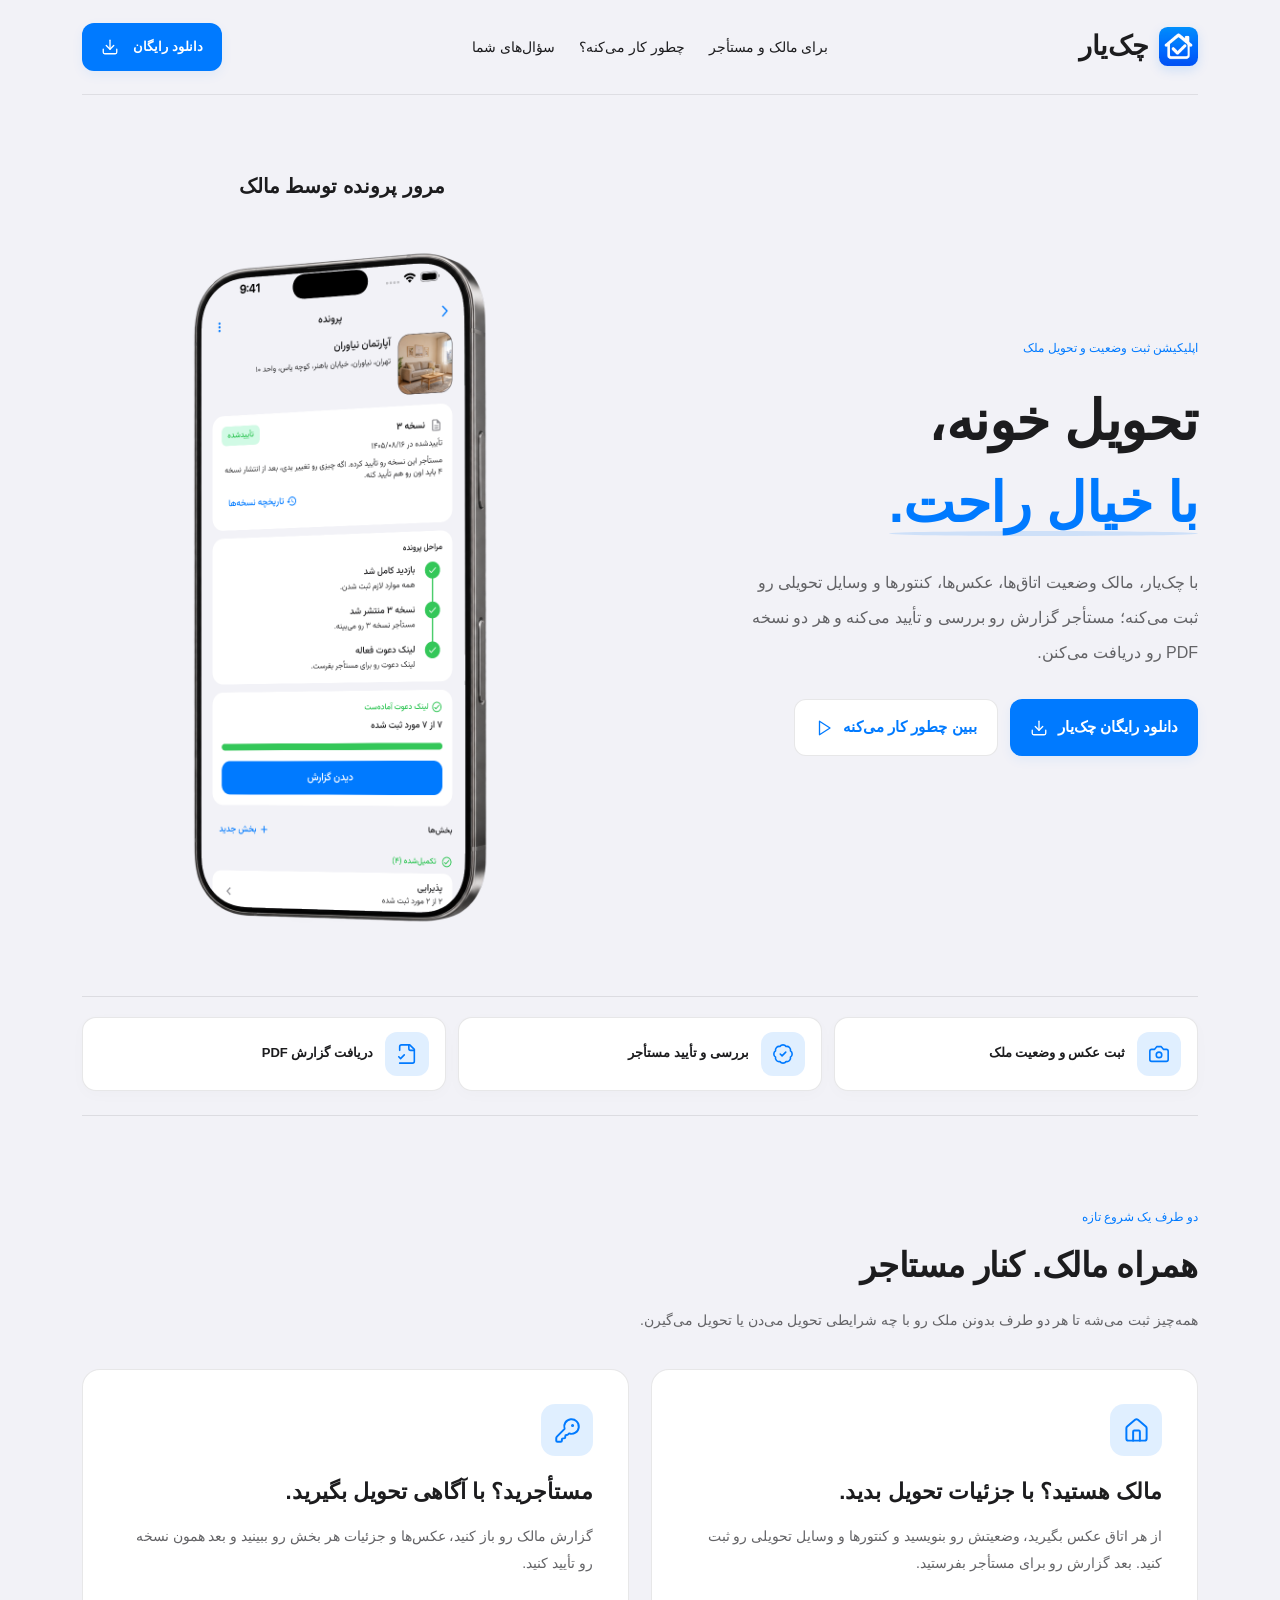
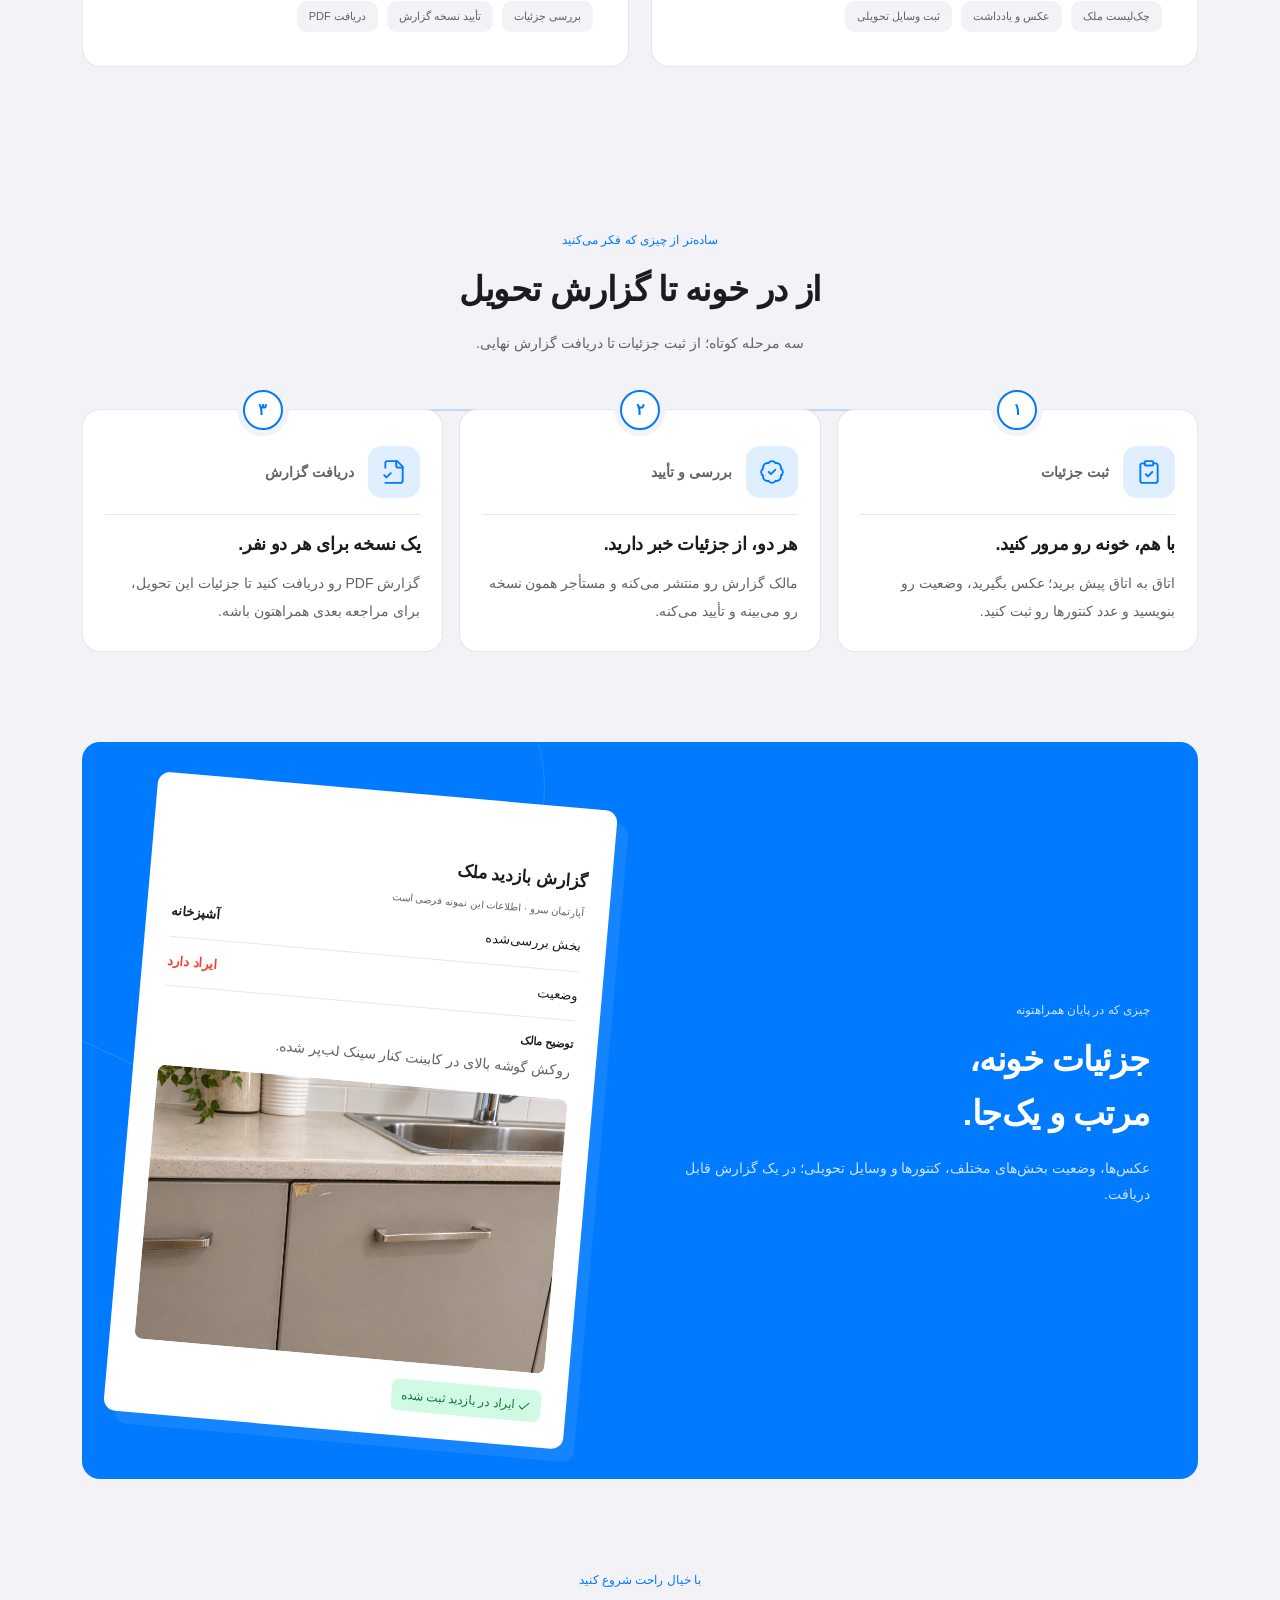
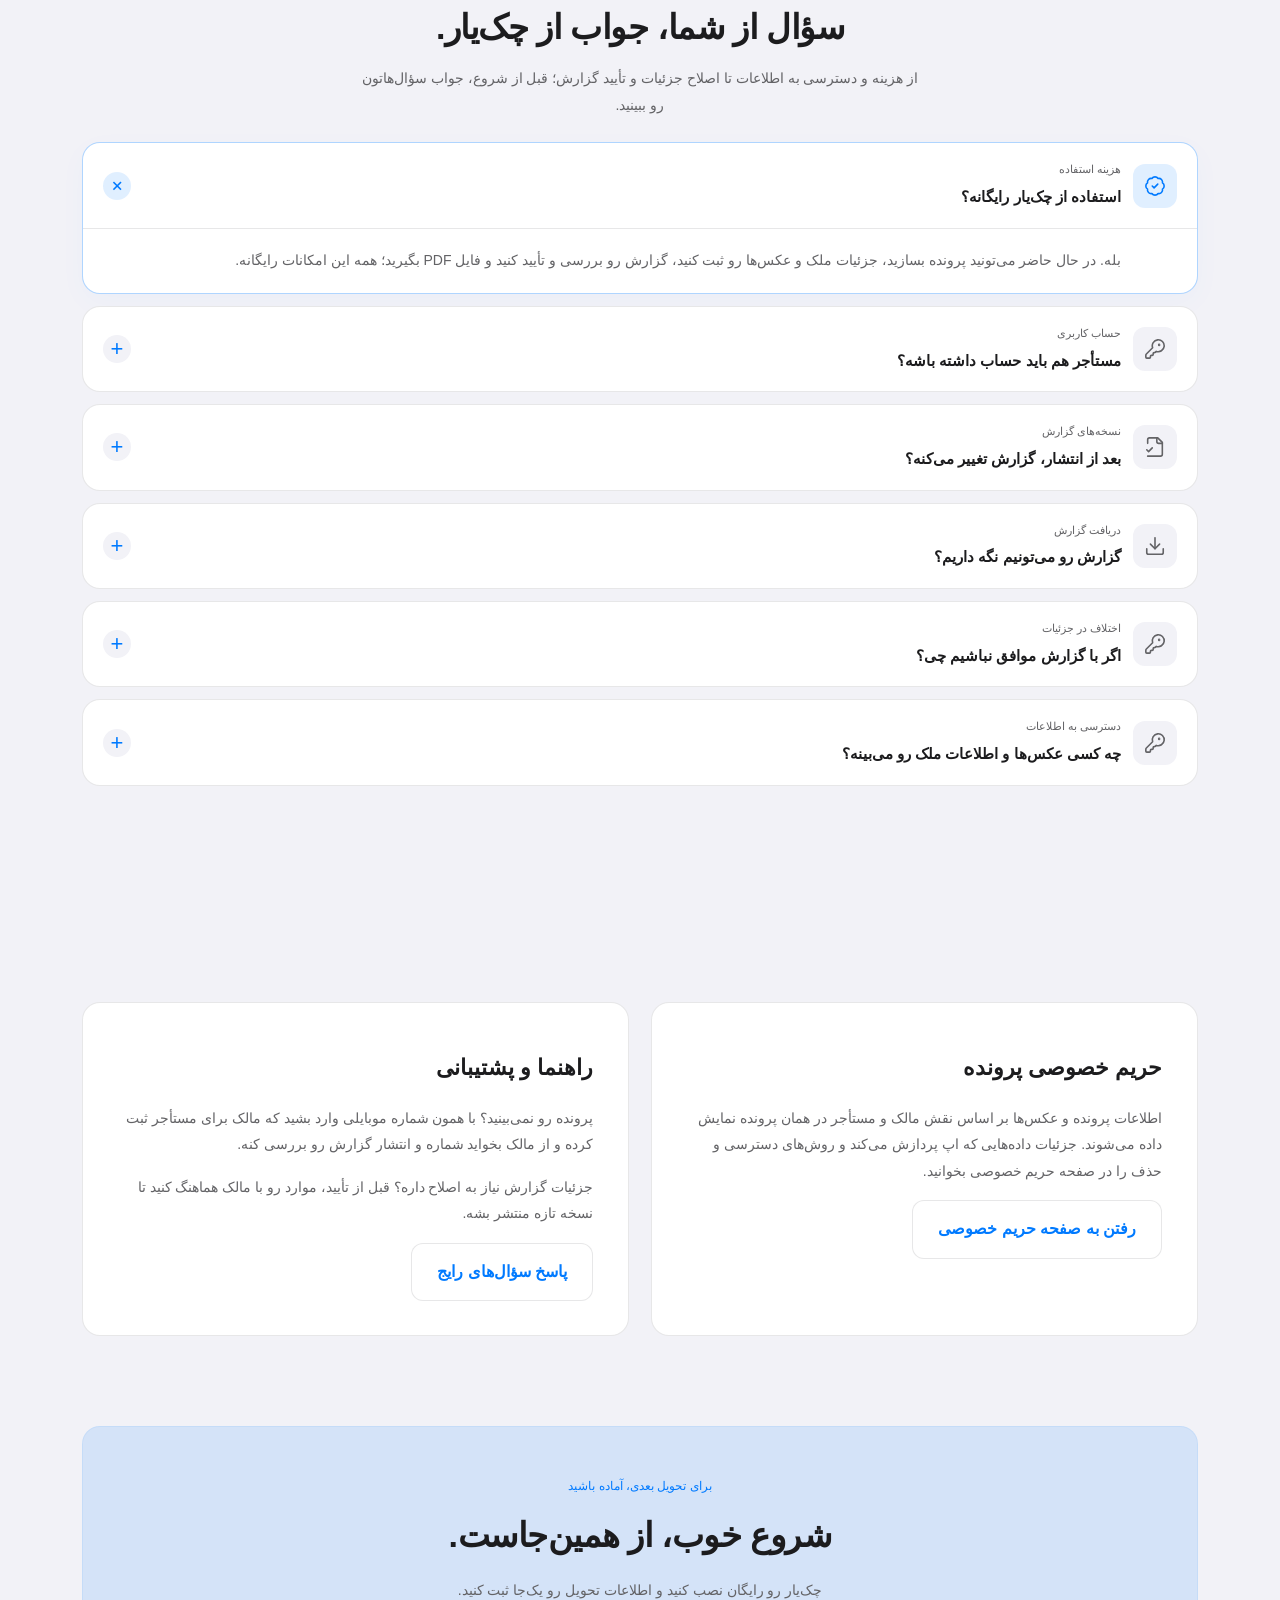
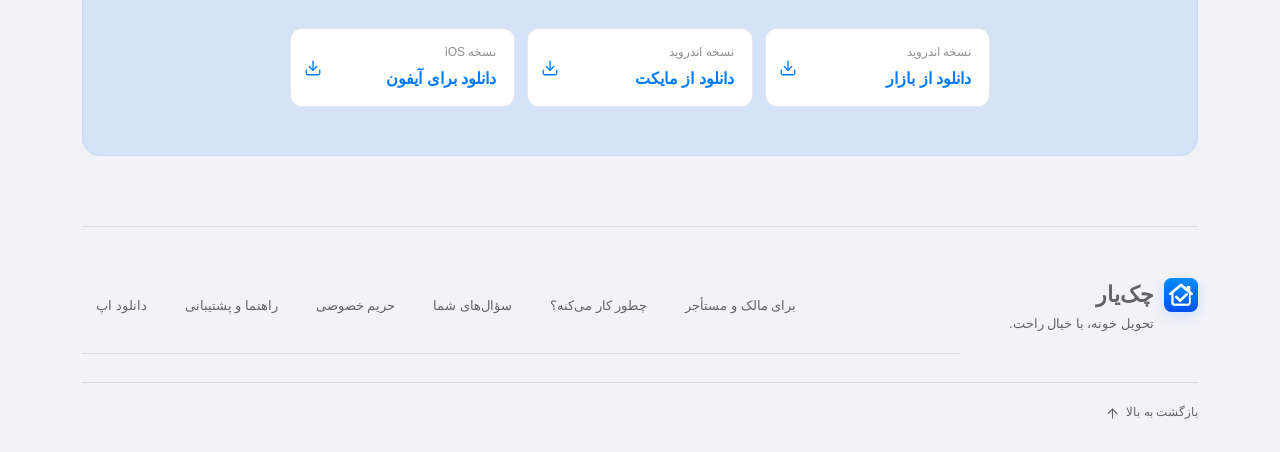
==== commit 7312c023: "Show kitchen inspection details in the report card - Replace the generic report rows with a kitchen " ====
--- a/index.html
+++ b/index.html
@@ -62,7 +62,6 @@
             <img class="hero-art" src="assets/hero/phone-owner-inspection-preview-real-ui.png" data-heading="hero-preview-heading"
             alt="پیش‌نمایش وضعیت کابینت همراه با توضیح مالک و عکس ایراد" width="1086" height="1448" decoding="async" aria-hidden="true">
           </div>
-          <button class="hero-toggle" type="button" data-hero-toggle aria-controls="hero-slideshow" hidden>توقف نمایش خودکار</button>
         </div>
       </section>
       <ul class="ribbon" aria-label="خلاصه امکانات چک‌یار">
@@ -205,38 +204,33 @@
           </div>
           <h2 class="heading">جزئیات خونه،<br>
           مرتب و یک‌جا.</h2>
-          <p>عکس‌ها، وضعیت بخش‌های مختلف، کنتورها و وسایل تحویلی؛ در یک گزارش قابل دریافت.</p><button class="btn light"
-          id="sample">مشاهده نمونه گزارش <span><!-- @license lucide-static v0.468.0 - ISC -->
-          <svg aria-hidden="true" focusable="false" class="lucide lucide-arrow-up-left" xmlns=
-          "http://www.w3.org/2000/svg" width="24" height="24" viewbox="0 0 24 24" fill="none" stroke="currentcolor"
-          stroke-width="2" stroke-linecap="round" stroke-linejoin="round">
-          <path d="M7 17V7h10"></path>
-          <path d="M17 17 7 7"></path></svg></span></button>
-        </div>
-        <div class="paper" id="paper">
+          <p>عکس‌ها، وضعیت بخش‌های مختلف، کنتورها و وسایل تحویلی؛ در یک گزارش قابل دریافت.</p>
+        </div>
+        <div class="paper">
           <div class="label">
             چک‌یار / نمونه نمایشی
           </div>
-          <h3>گزارش تحویل ملک</h3>
+          <h3>گزارش بازدید ملک</h3>
           <div class="address">
             آپارتمان سرو · اطلاعات این نمونه فرضی است
           </div>
           <div class="paperline">
-            <span>بخش بررسی‌شده</span><strong>پذیرایی</strong>
+            <span>بخش بررسی‌شده</span><strong>آشپزخانه</strong>
           </div>
           <div class="paperline">
-            <span>دیوارها و سقف</span><span>سالم</span>
-          </div>
-          <div class="paperline">
-            <span>کلیدهای تحویلی</span><span>۲ عدد</span>
-          </div>
-          <div class="paperline">
-            <span>یادداشت</span><span>خط کوچک کنار در ورودی</span>
-          </div><span class="paperstamp"><!-- @license lucide-static v0.468.0 - ISC -->
+            <span>وضعیت</span><strong class="inspection-status">ایراد دارد</strong>
+          </div>
+          <div class="inspection-note">
+            <strong>توضیح مالک</strong>
+            <p>روکش گوشه بالای در کابینت کنار سینک لب‌پر شده.</p>
+          </div>
+          <img class="inspection-photo" src="assets/hero/kitchen-inspection-example.png"
+          alt="لب‌پریدگی روکش گوشه در کابینت کنار سینک" width="1536" height="1024" loading="lazy" decoding="async">
+          <span class="paperstamp"><!-- @license lucide-static v0.468.0 - ISC -->
           <svg aria-hidden="true" focusable="false" class="lucide lucide-check" xmlns="http://www.w3.org/2000/svg"
           width="24" height="24" viewbox="0 0 24 24" fill="none" stroke="currentcolor" stroke-width="2" stroke-linecap=
           "round" stroke-linejoin="round">
-          <path d="M20 6 9 17l-5-5"></path></svg> نمونه وضعیت: تأییدشده توسط مستأجر</span>
+          <path d="M20 6 9 17l-5-5"></path></svg> ایراد در بازدید ثبت شده</span>
         </div>
       </section>
       <section id="faq" class="section reveal" aria-labelledby="faq-title">
--- a/styles.css
+++ b/styles.css
@@ -206,24 +206,6 @@
 }
 .hero-art.is-active {
   opacity:1;
-}
-.hero-toggle {
-  margin-top:12px;
-  padding:8px 16px;
-  border:1px solid var(--separator);
-  border-radius:24px;
-  background:transparent;
-  color:#636366;
-  font:inherit;
-  font-size:12px;
-  cursor:pointer;
-}
-.hero-toggle:hover {
-  color:var(--accent);
-}
-.hero-toggle:focus-visible {
-  outline:2px solid var(--accent);
-  outline-offset:3px;
 }
 .orb {
   position:absolute;
@@ -631,6 +613,27 @@
   border-bottom:1px solid #3C3C431F;
   font-size:11px;
   padding:12px 0;
+}
+.inspection-status {
+  color:#FF3B30;
+}
+.inspection-note {
+  margin-top:14px;
+  font-size:11px;
+  line-height:1.8;
+}
+.inspection-note p {
+  margin:4px 0 0;
+  color:#636366;
+}
+.inspection-photo {
+  display:block;
+  width:100%;
+  height:auto;
+  aspect-ratio:3 / 2;
+  margin-top:16px;
+  border-radius:8px;
+  object-fit:cover;
 }
 .paperstamp {
   border:1px solid #D1FAE5;
@@ -1044,14 +1047,6 @@
 .report .label {
   color:#ffffffcc;
 }
-.report .btn {
-  color:var(--accent);
-}
-.report .btn.light:hover,.report .btn.light:focus-visible {
-  background:var(--background);
-  color:var(--text);
-  border-color:var(--surface);
-}
 .paper {
   border-radius:var(--radius-md);
   box-shadow:12px 12px 0 #ffffff14;
@@ -1722,10 +1717,6 @@
     margin:0;
     padding:18px;
     box-shadow:0 8px 0 #ffffff14;
-  }
-  .report .btn {
-    width:100%;
-    font-size:14px;
   }
   .report p {
     font-size:15px;
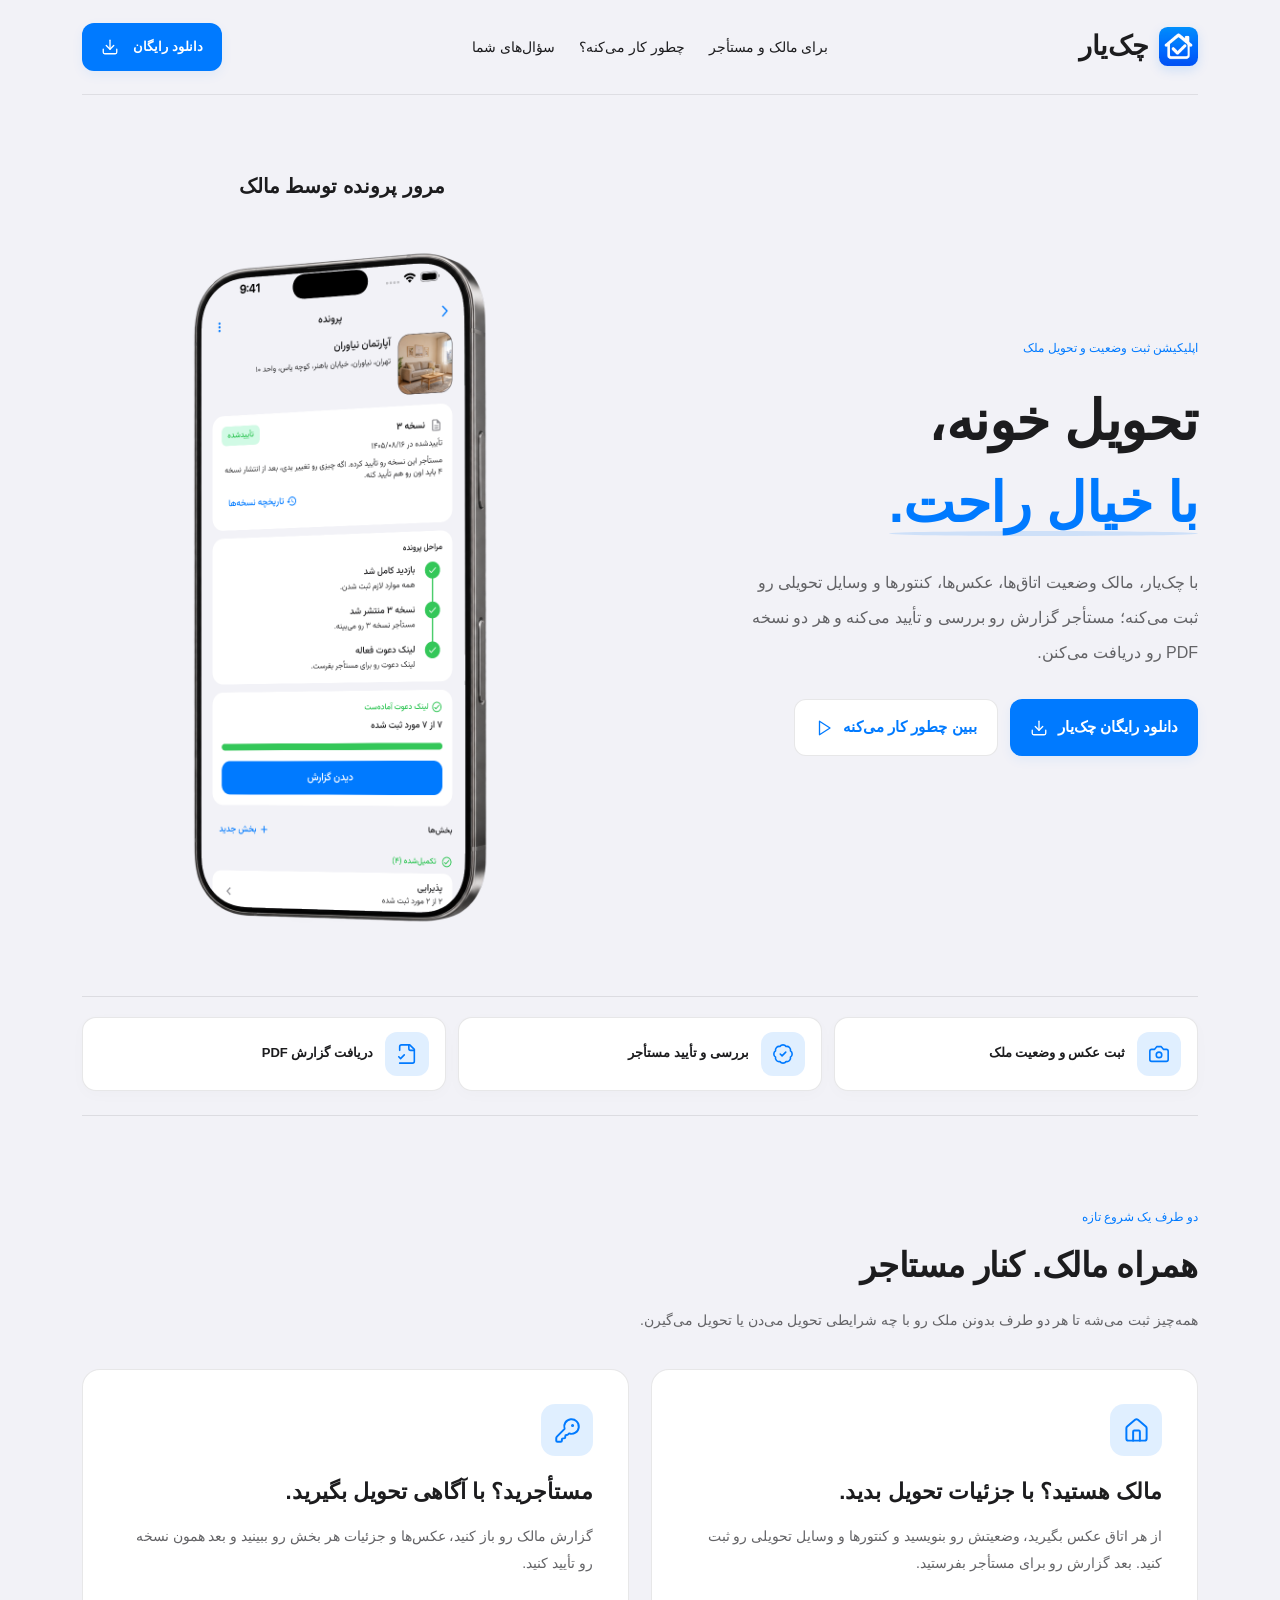
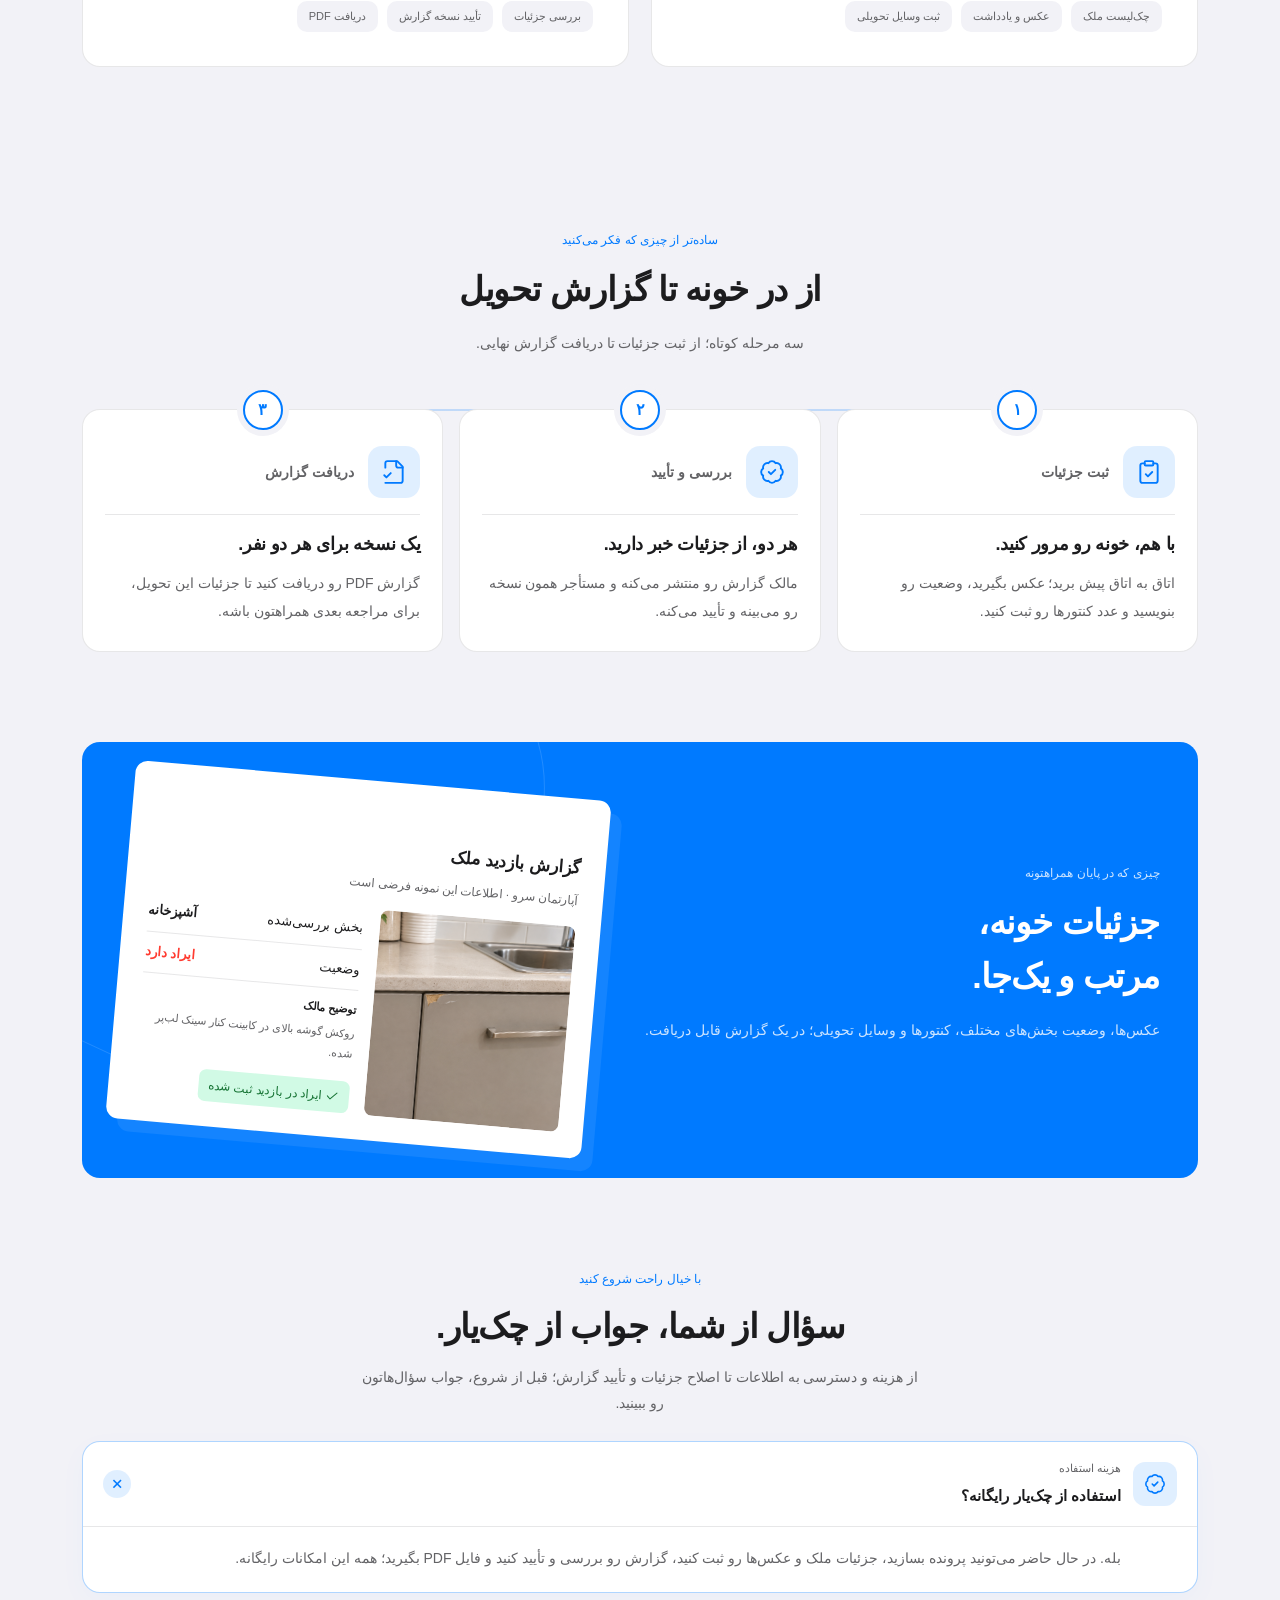
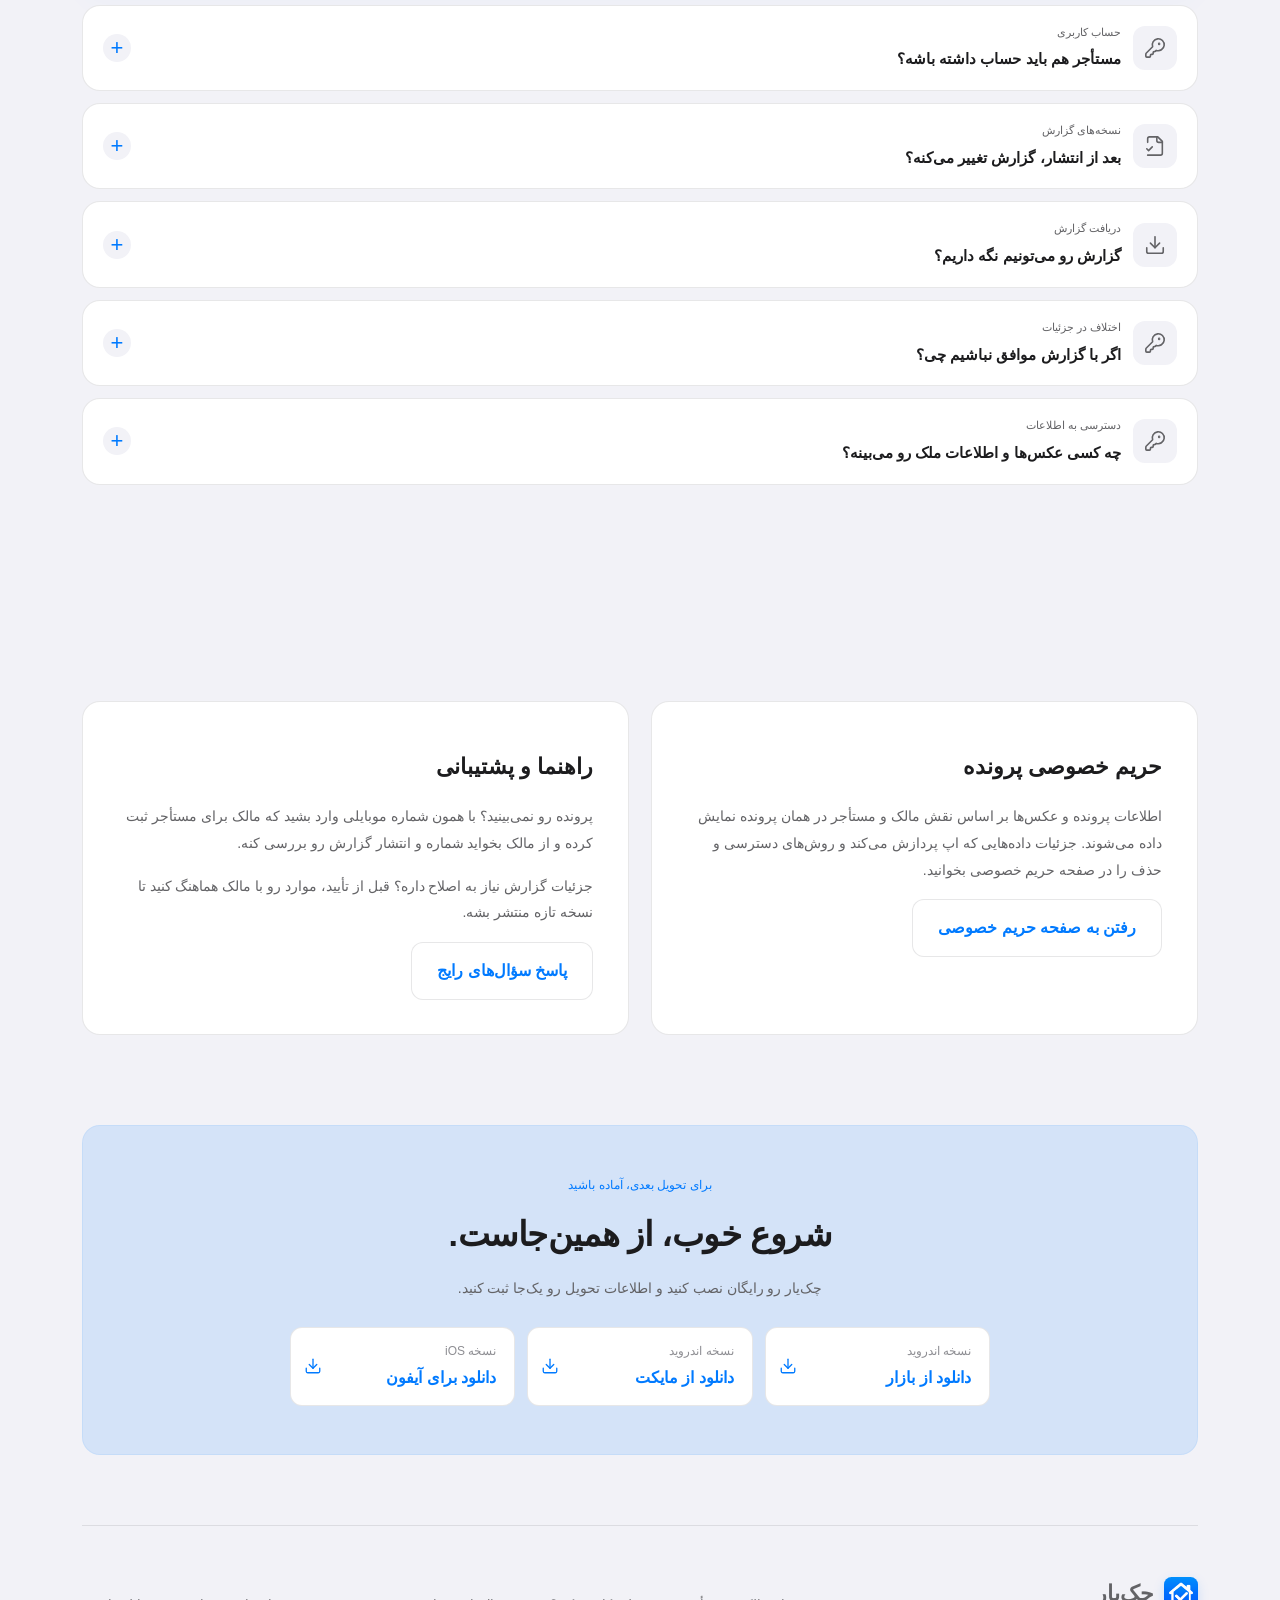
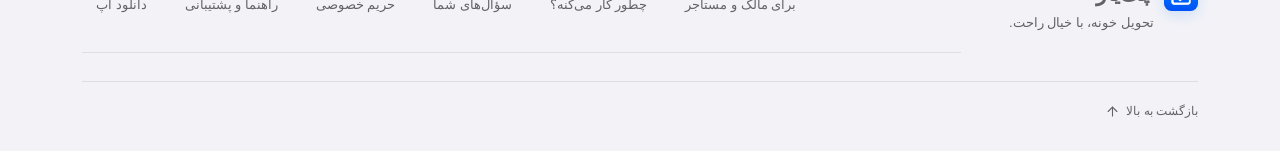
==== commit 33cc4f0e: "Compact website report card and stretch inspection photo - Rework the sample kitchen report into a s" ====
--- a/index.html
+++ b/index.html
@@ -207,30 +207,34 @@
           <p>عکس‌ها، وضعیت بخش‌های مختلف، کنتورها و وسایل تحویلی؛ در یک گزارش قابل دریافت.</p>
         </div>
         <div class="paper">
-          <div class="label">
-            چک‌یار / نمونه نمایشی
-          </div>
-          <h3>گزارش بازدید ملک</h3>
-          <div class="address">
-            آپارتمان سرو · اطلاعات این نمونه فرضی است
-          </div>
-          <div class="paperline">
-            <span>بخش بررسی‌شده</span><strong>آشپزخانه</strong>
-          </div>
-          <div class="paperline">
-            <span>وضعیت</span><strong class="inspection-status">ایراد دارد</strong>
-          </div>
-          <div class="inspection-note">
-            <strong>توضیح مالک</strong>
-            <p>روکش گوشه بالای در کابینت کنار سینک لب‌پر شده.</p>
-          </div>
-          <img class="inspection-photo" src="assets/hero/kitchen-inspection-example.png"
-          alt="لب‌پریدگی روکش گوشه در کابینت کنار سینک" width="1536" height="1024" loading="lazy" decoding="async">
-          <span class="paperstamp"><!-- @license lucide-static v0.468.0 - ISC -->
-          <svg aria-hidden="true" focusable="false" class="lucide lucide-check" xmlns="http://www.w3.org/2000/svg"
-          width="24" height="24" viewbox="0 0 24 24" fill="none" stroke="currentcolor" stroke-width="2" stroke-linecap=
-          "round" stroke-linejoin="round">
-          <path d="M20 6 9 17l-5-5"></path></svg> ایراد در بازدید ثبت شده</span>
+          <div class="paper-header">
+            <div class="label">چک‌یار / نمونه نمایشی</div>
+            <h3>گزارش بازدید ملک</h3>
+            <div class="address">آپارتمان سرو · اطلاعات این نمونه فرضی است</div>
+          </div>
+          <div class="inspection-preview">
+            <div class="inspection-photo-frame">
+              <img class="inspection-photo" src="assets/hero/kitchen-inspection-example.png"
+              alt="لب‌پریدگی روکش گوشه در کابینت کنار سینک" width="1536" height="1024" loading="lazy" decoding="async">
+            </div>
+            <div class="inspection-details">
+              <div class="paperline">
+                <span>بخش بررسی‌شده</span><strong>آشپزخانه</strong>
+              </div>
+              <div class="paperline">
+                <span>وضعیت</span><strong class="inspection-status">ایراد دارد</strong>
+              </div>
+              <div class="inspection-note">
+                <strong>توضیح مالک</strong>
+                <p>روکش گوشه بالای در کابینت کنار سینک لب‌پر شده.</p>
+              </div>
+              <span class="paperstamp"><!-- @license lucide-static v0.468.0 - ISC -->
+              <svg aria-hidden="true" focusable="false" class="lucide lucide-check" xmlns="http://www.w3.org/2000/svg"
+              width="24" height="24" viewbox="0 0 24 24" fill="none" stroke="currentcolor" stroke-width="2" stroke-linecap=
+              "round" stroke-linejoin="round">
+              <path d="M20 6 9 17l-5-5"></path></svg> ایراد در بازدید ثبت شده</span>
+            </div>
+          </div>
         </div>
       </section>
       <section id="faq" class="section reveal" aria-labelledby="faq-title">
--- a/styles.css
+++ b/styles.css
@@ -583,8 +583,8 @@
   border-radius:28px;
   display:grid;
   grid-template-columns:1.1fr 1fr;
-  gap:60px;
-  padding:48px;
+  gap:40px;
+  padding:40px;
   align-items:center;
   overflow:hidden;
 }
@@ -607,18 +607,42 @@
   font-size:17px;
   margin:5px 0;
 }
+.paper-header .label {
+  margin-bottom:6px;
+}
+.paper-header .address {
+  color:#636366;
+  font-size:12px;
+}
+.inspection-preview {
+  display:grid;
+  grid-template-columns:minmax(0,.95fr) minmax(0,1.05fr);
+  align-items:stretch;
+  gap:16px;
+  margin-top:14px;
+}
+.inspection-photo-frame {
+  width:100%;
+  min-height:0;
+  overflow:hidden;
+  border-radius:8px;
+  display:flex;
+}
+.inspection-details {
+  min-width:0;
+}
 .paperline {
   display:flex;
   justify-content:space-between;
   border-bottom:1px solid #3C3C431F;
   font-size:11px;
-  padding:12px 0;
+  padding:8px 0;
 }
 .inspection-status {
   color:#FF3B30;
 }
 .inspection-note {
-  margin-top:14px;
+  margin-top:10px;
   font-size:11px;
   line-height:1.8;
 }
@@ -626,13 +650,16 @@
   margin:4px 0 0;
   color:#636366;
 }
+.report .inspection-note p {
+  color:#636366;
+  font-size:inherit;
+}
 .inspection-photo {
   display:block;
   width:100%;
-  height:auto;
-  aspect-ratio:3 / 2;
-  margin-top:16px;
-  border-radius:8px;
+  height:100%;
+  flex:1 1 auto;
+  min-height:0;
   object-fit:cover;
 }
 .paperstamp {
@@ -1345,8 +1372,8 @@
 }
 .report {
   grid-template-columns:minmax(0,1.1fr) minmax(0,1fr);
-  padding:clamp(24px,4vw,48px);
-  gap:clamp(24px,4vw,60px);
+  padding:clamp(24px,3vw,40px);
+  gap:clamp(24px,3vw,40px);
 }
 .paper {
   min-width:0;
@@ -1504,8 +1531,8 @@
   }
   .report {
     grid-template-columns:minmax(0,1fr);
-    gap:32px;
-    padding:32px;
+    gap:24px;
+    padding:28px;
   }
   .report>div:first-child {
     max-width:600px;
@@ -1708,8 +1735,8 @@
     font-size:19px;
   }
   .report {
-    padding:24px 20px;
-    gap:24px;
+    padding:22px 18px;
+    gap:18px;
   }
   .report .paper {
     width:100%;
@@ -1728,8 +1755,20 @@
     font-size:11px;
   }
   .paperline {
-    font-size:12px;
-    gap:10px;
+    font-size:11px;
+    gap:8px;
+  }
+  .inspection-preview {
+    grid-template-columns:minmax(0,.85fr) minmax(0,1.15fr);
+    gap:12px;
+    margin-top:10px;
+  }
+  .inspection-note {
+    font-size:11px;
+  }
+  .paperstamp {
+    padding:4px 7px;
+    font-size:10px;
   }
   .faq-card summary {
     padding:16px;
@@ -1851,7 +1890,26 @@
     font-size:clamp(28px,8.5vw,36px);
   }
   .report {
-    padding:24px 16px;
+    padding:20px 14px;
+  }
+  .report .paper {
+    padding:14px;
+  }
+  .inspection-preview {
+    grid-template-columns:minmax(76px,.8fr) minmax(0,1.2fr);
+    gap:10px;
+  }
+  .paper .address {
+    font-size:10px;
+  }
+  .paperline {
+    grid-template-columns:minmax(0,.9fr) minmax(0,1.1fr);
+    font-size:10px;
+    gap:6px;
+  }
+  .paperstamp {
+    font-size:9px;
+    padding:4px 6px;
   }
   .panel {
     padding:20px;
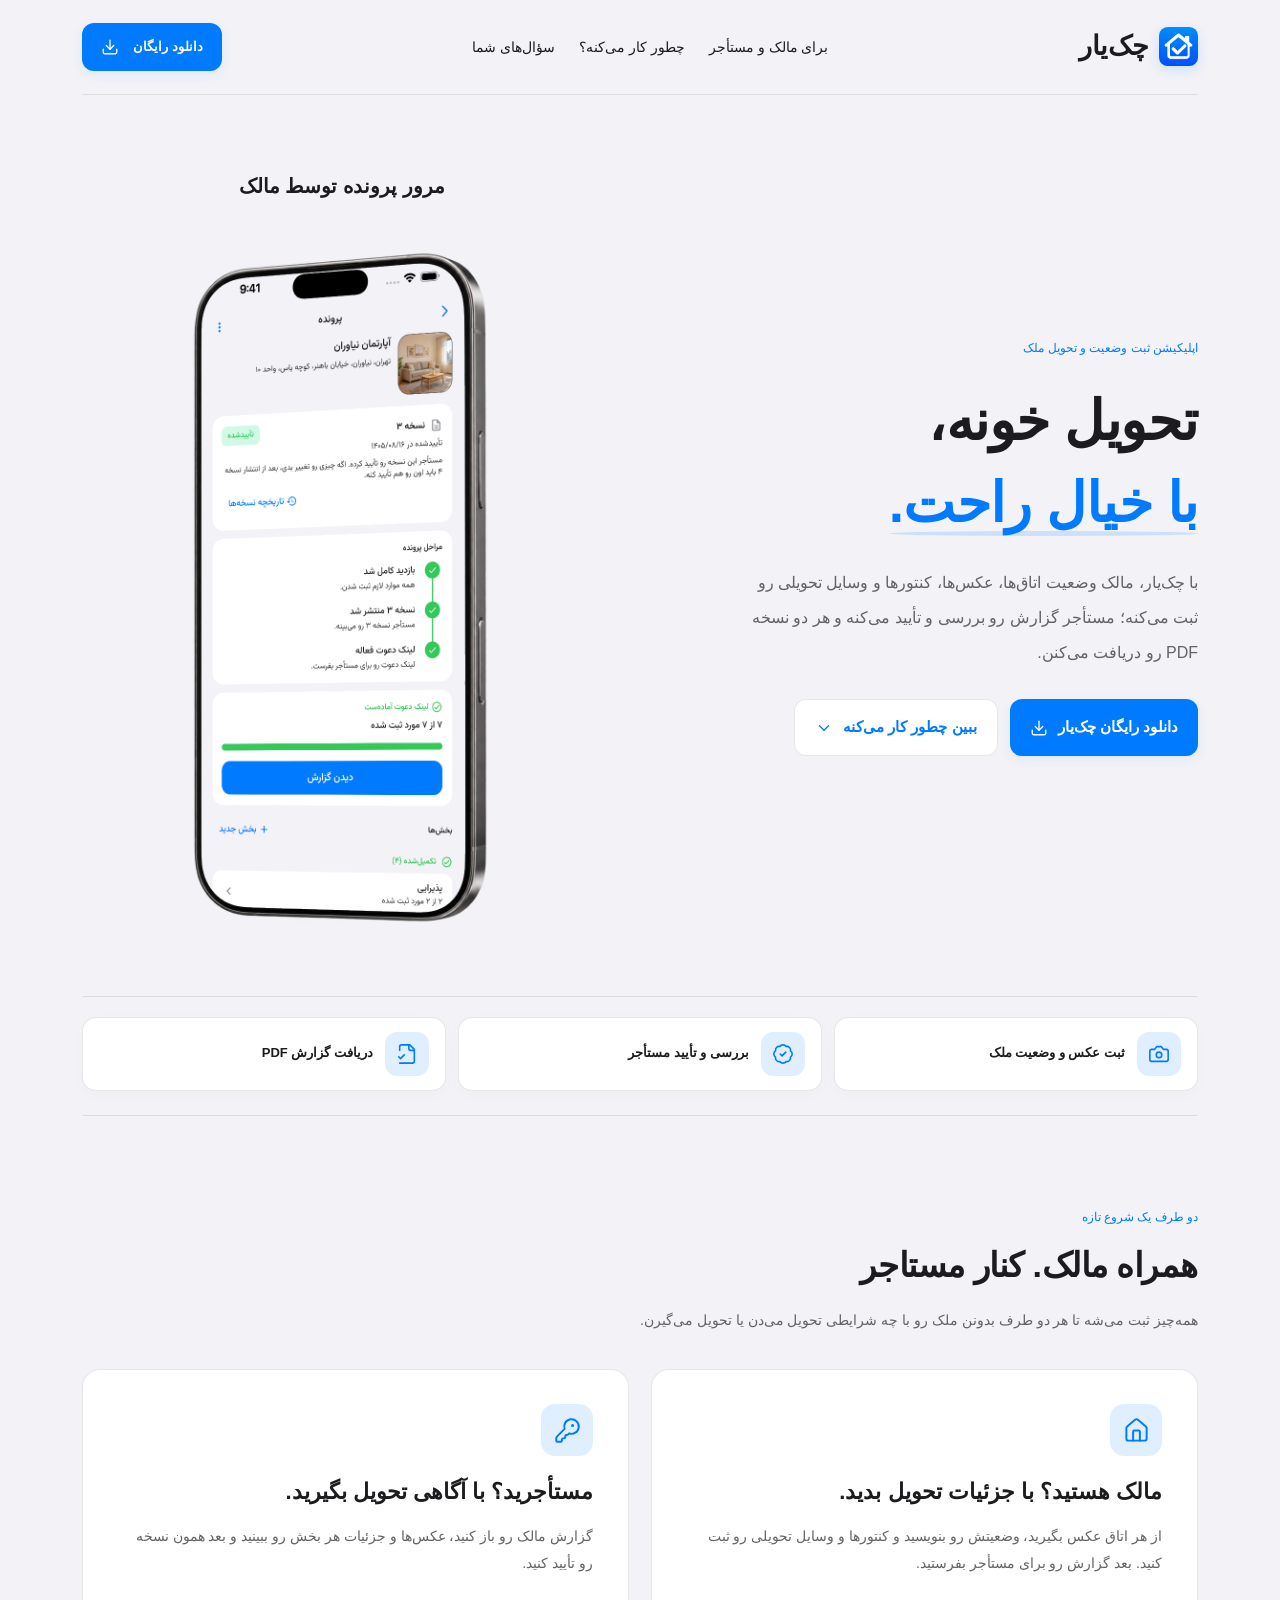
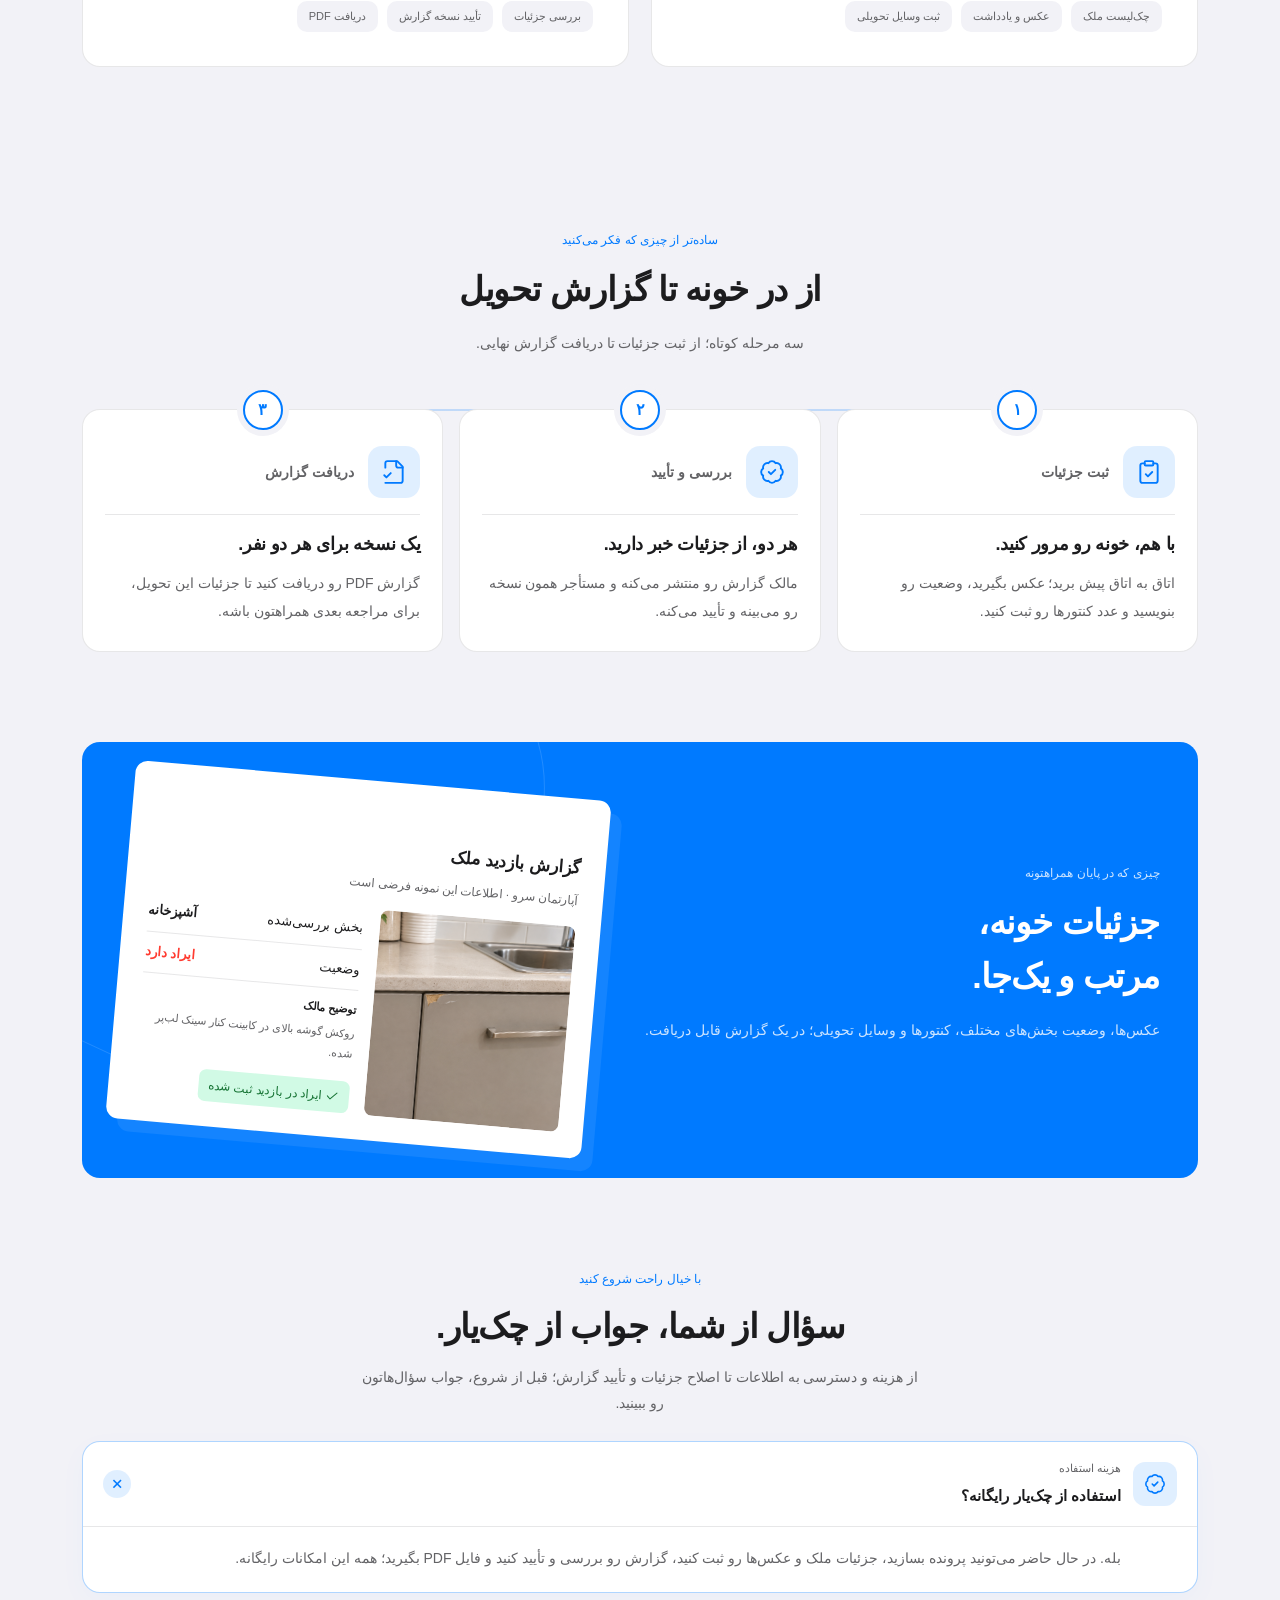
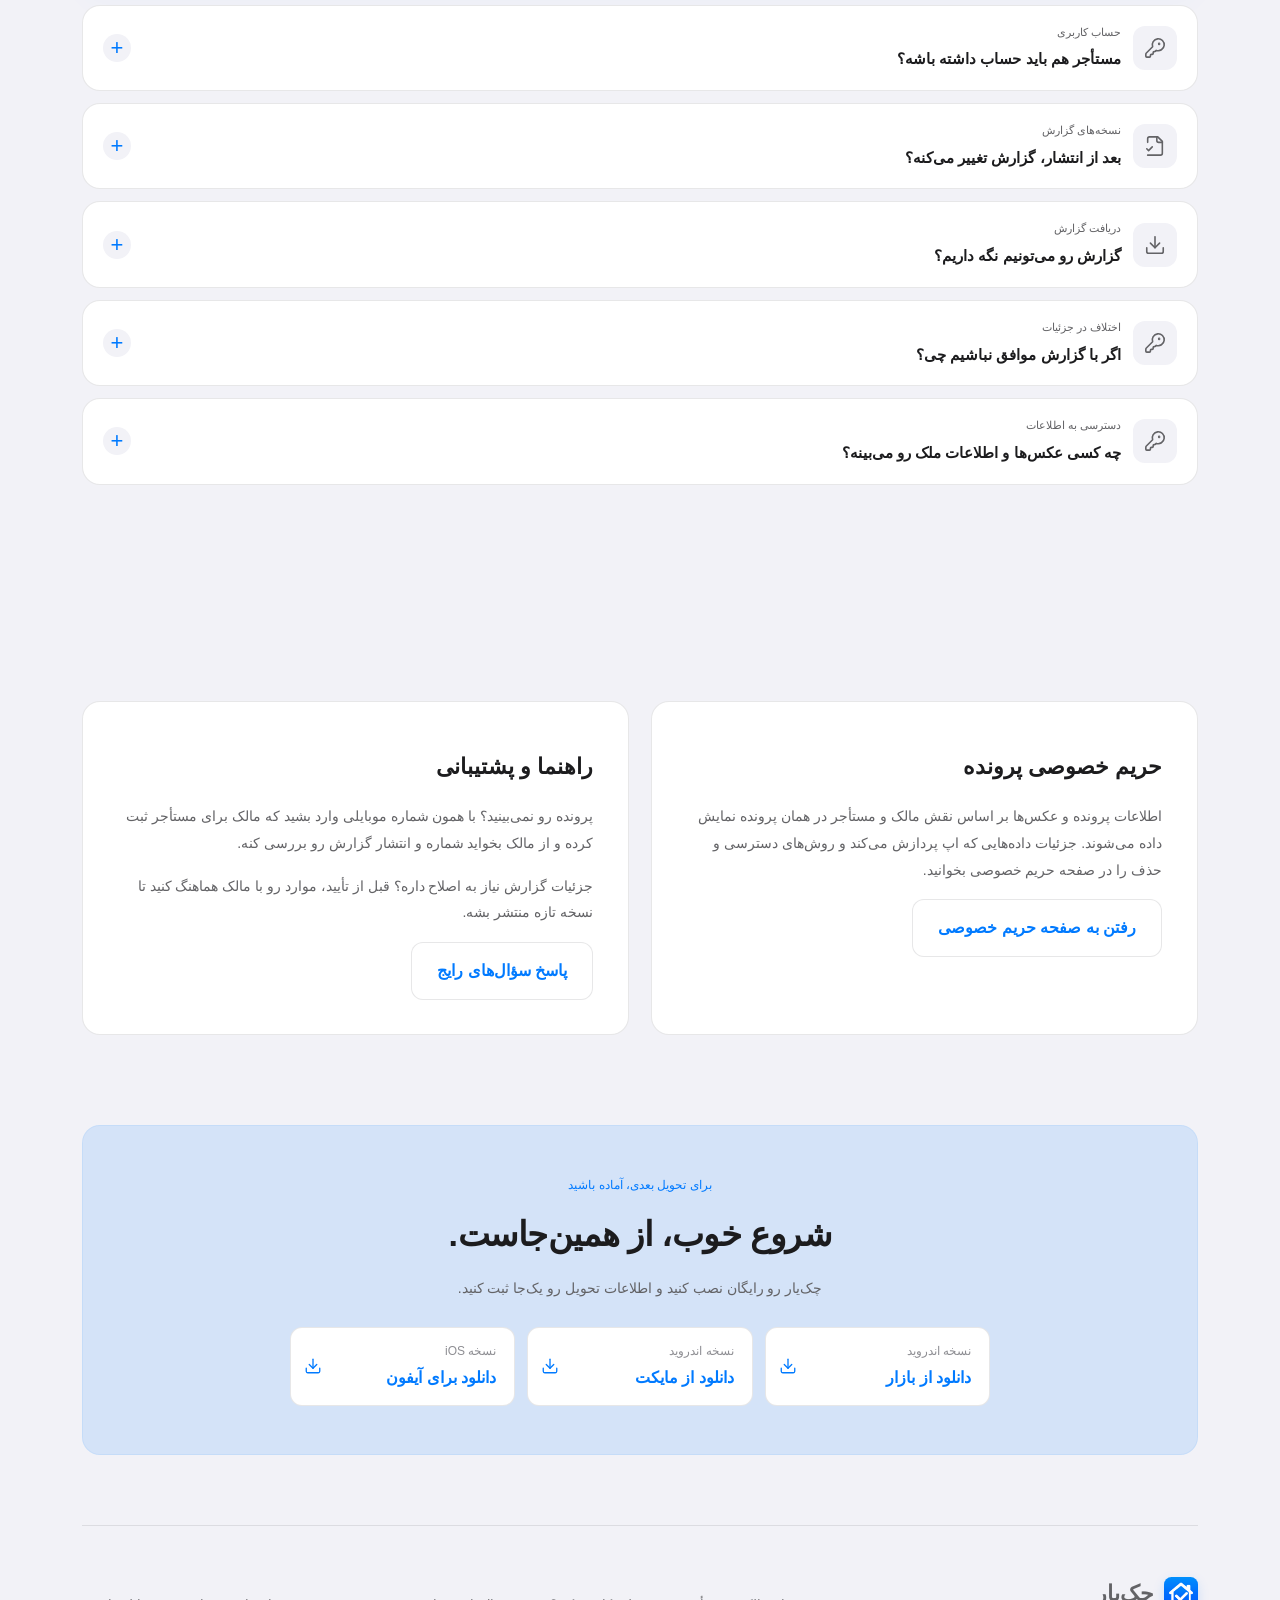
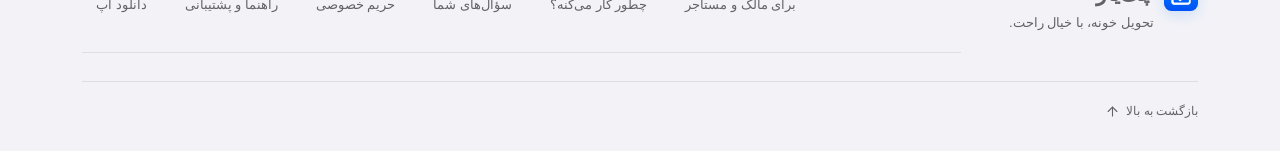
==== commit d1cb7499: "Polish website hero CTA and mobile step markers - Replace the play icon on the how-it-works hero lin" ====
--- a/index.html
+++ b/index.html
@@ -39,10 +39,10 @@
             <polyline points="7 10 12 15 17 10"></polyline>
             <line x1="12" x2="12" y1="15" y2="3"></line></svg></span></a> <a class="btn light" href="#how">ببین چطور
             کار می‌کنه <span><!-- @license lucide-static v0.468.0 - ISC -->
-            <svg aria-hidden="true" focusable="false" class="lucide lucide-play" xmlns="http://www.w3.org/2000/svg"
+            <svg aria-hidden="true" focusable="false" class="lucide lucide-chevron-down" xmlns="http://www.w3.org/2000/svg"
             width="24" height="24" viewbox="0 0 24 24" fill="none" stroke="currentcolor" stroke-width="2"
             stroke-linecap="round" stroke-linejoin="round">
-            <polygon points="6 3 20 12 6 21 6 3"></polygon></svg></span></a>
+            <path d="m6 9 6 6 6-6"></path></svg></span></a>
           </div>
         </div>
         <div class="scene">
--- a/styles.css
+++ b/styles.css
@@ -1704,9 +1704,6 @@
   }
   .step-marker {
     top:-18px;
-    inset-inline-start:22px;
-    left:auto;
-    translate:none;
   }
   .step-node {
     width:36px;
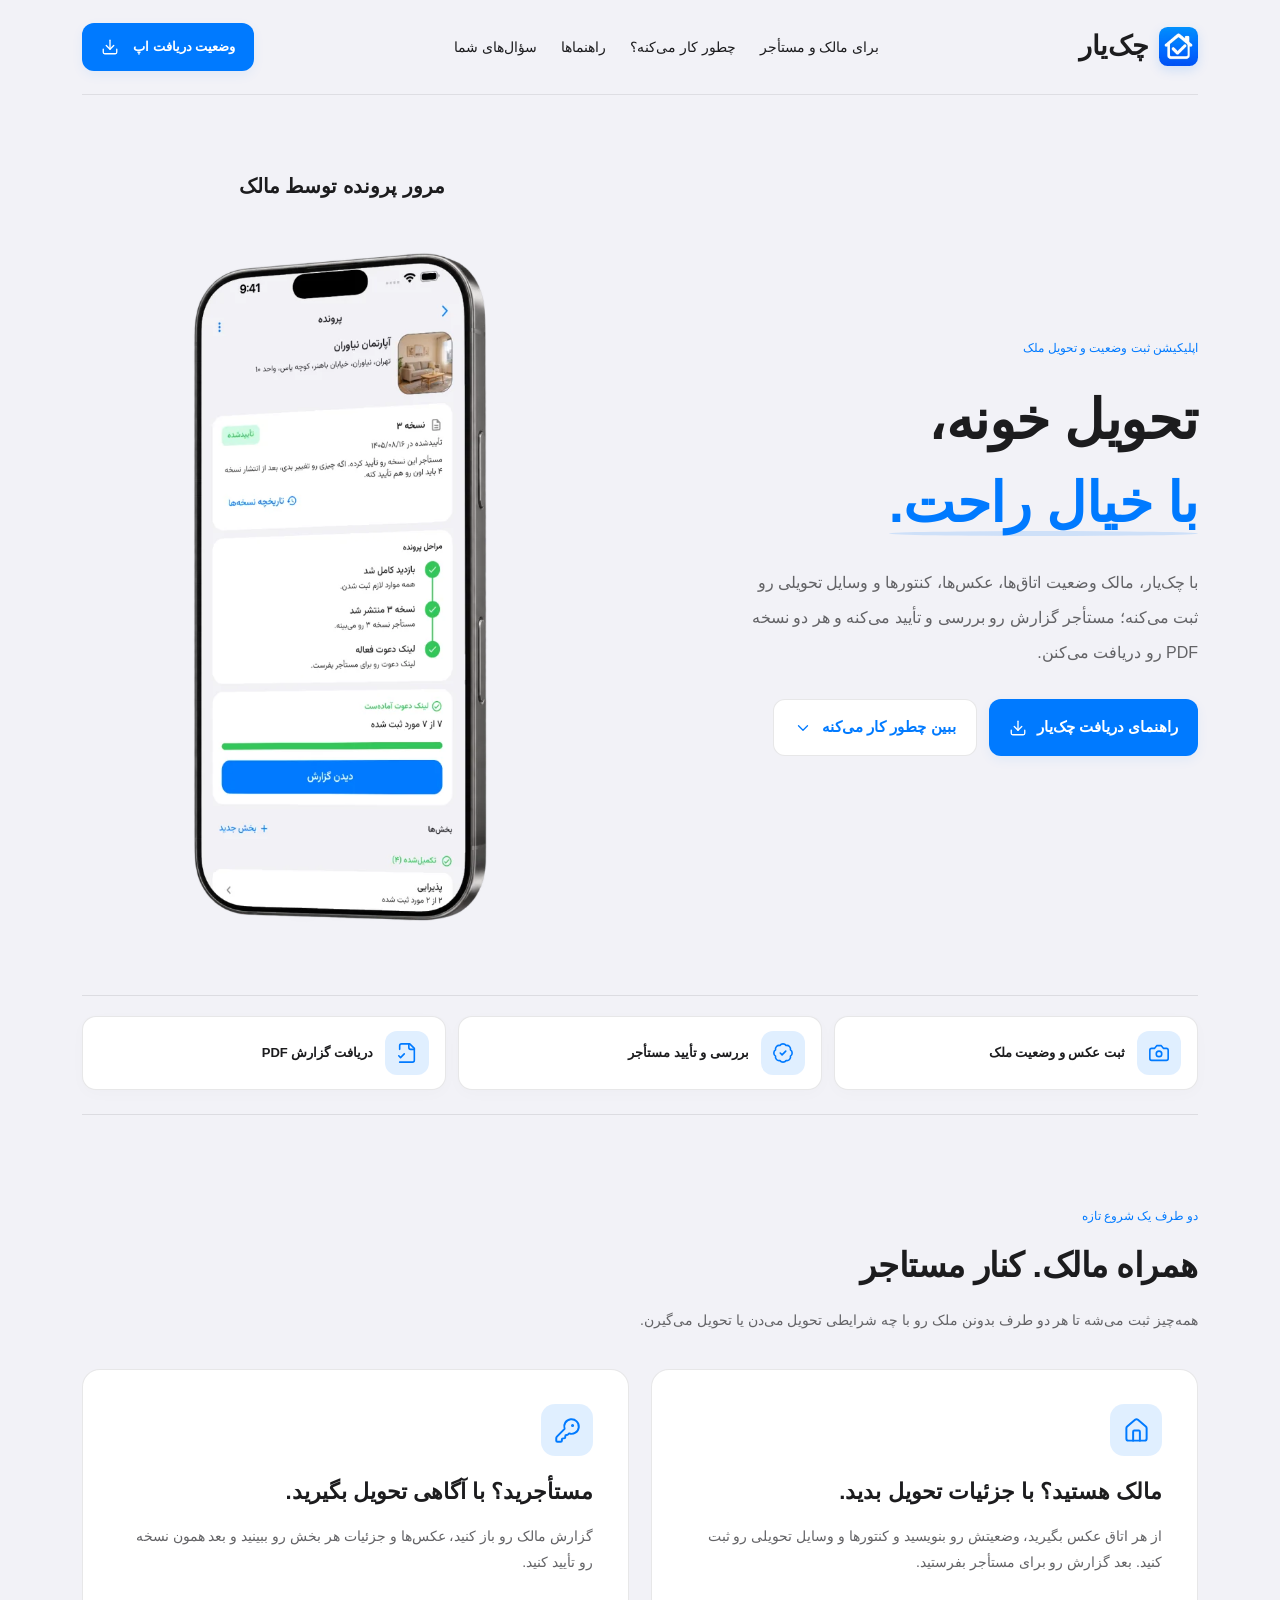
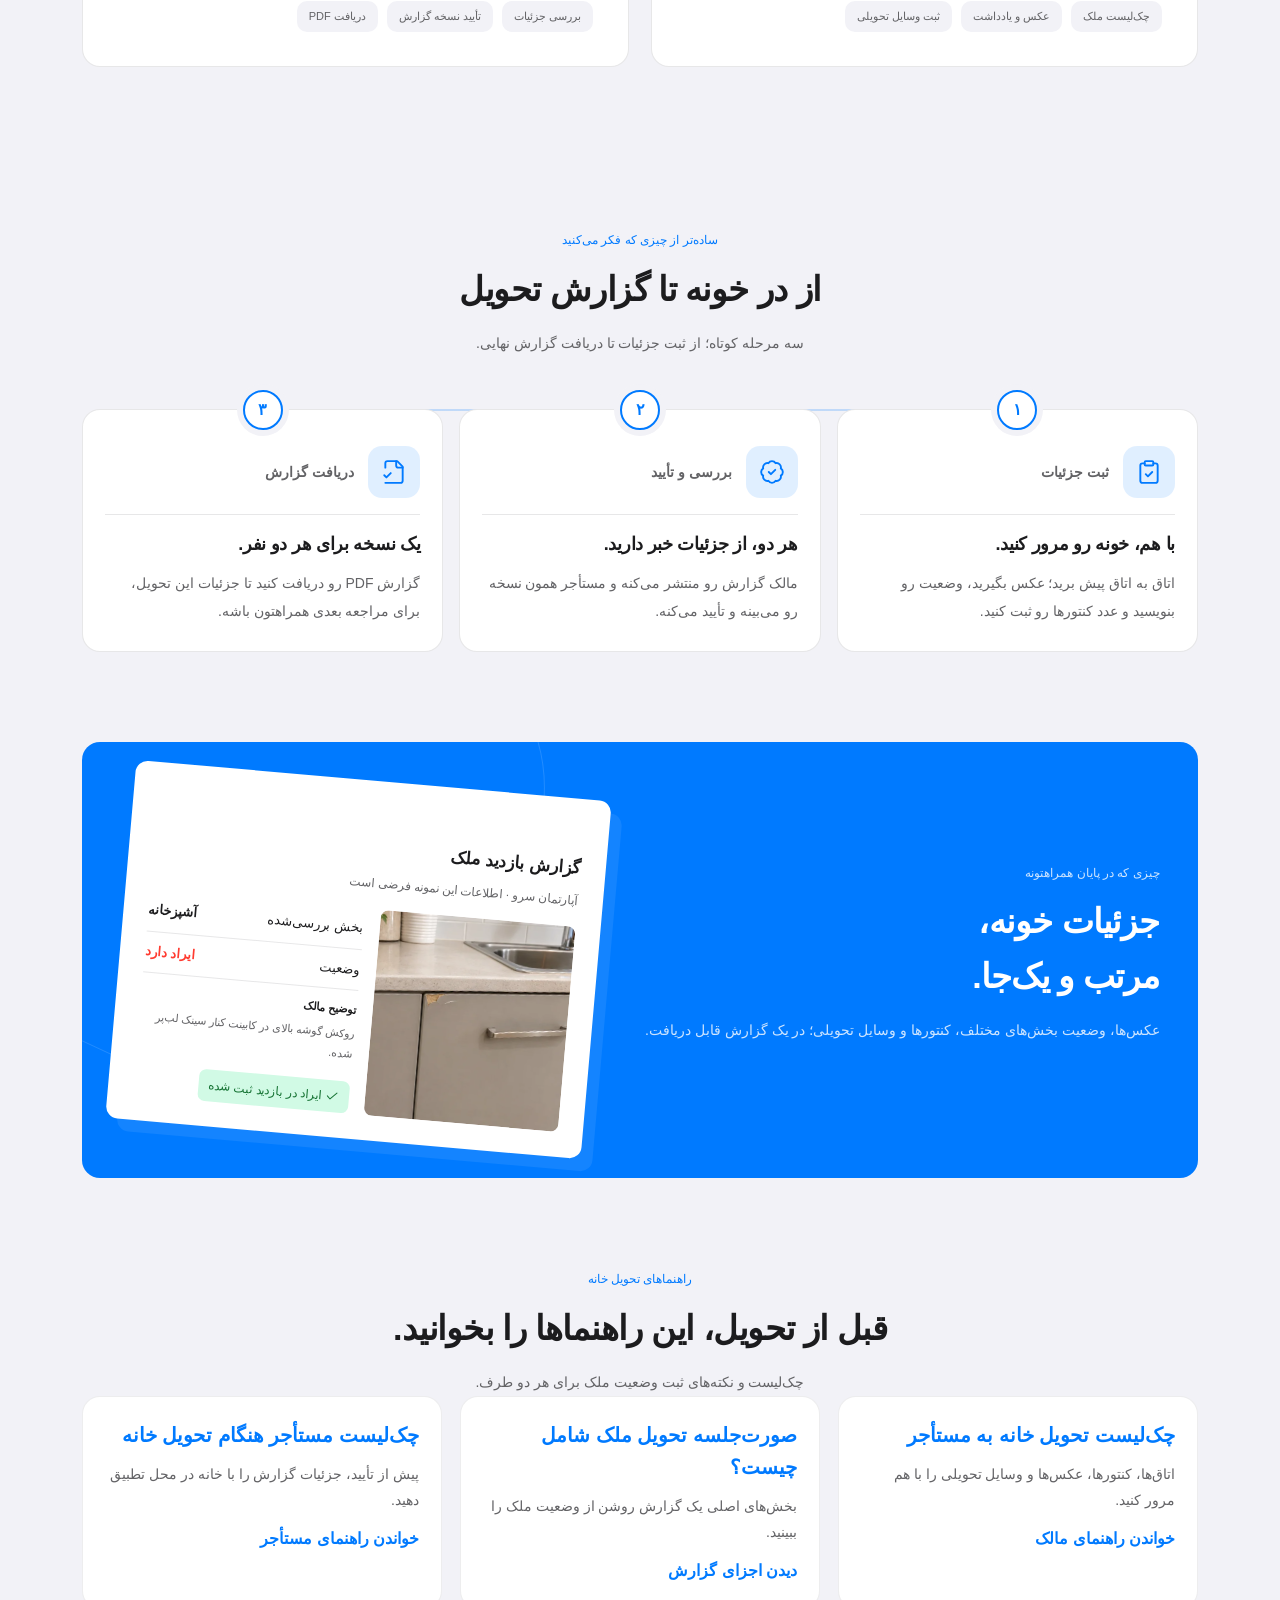
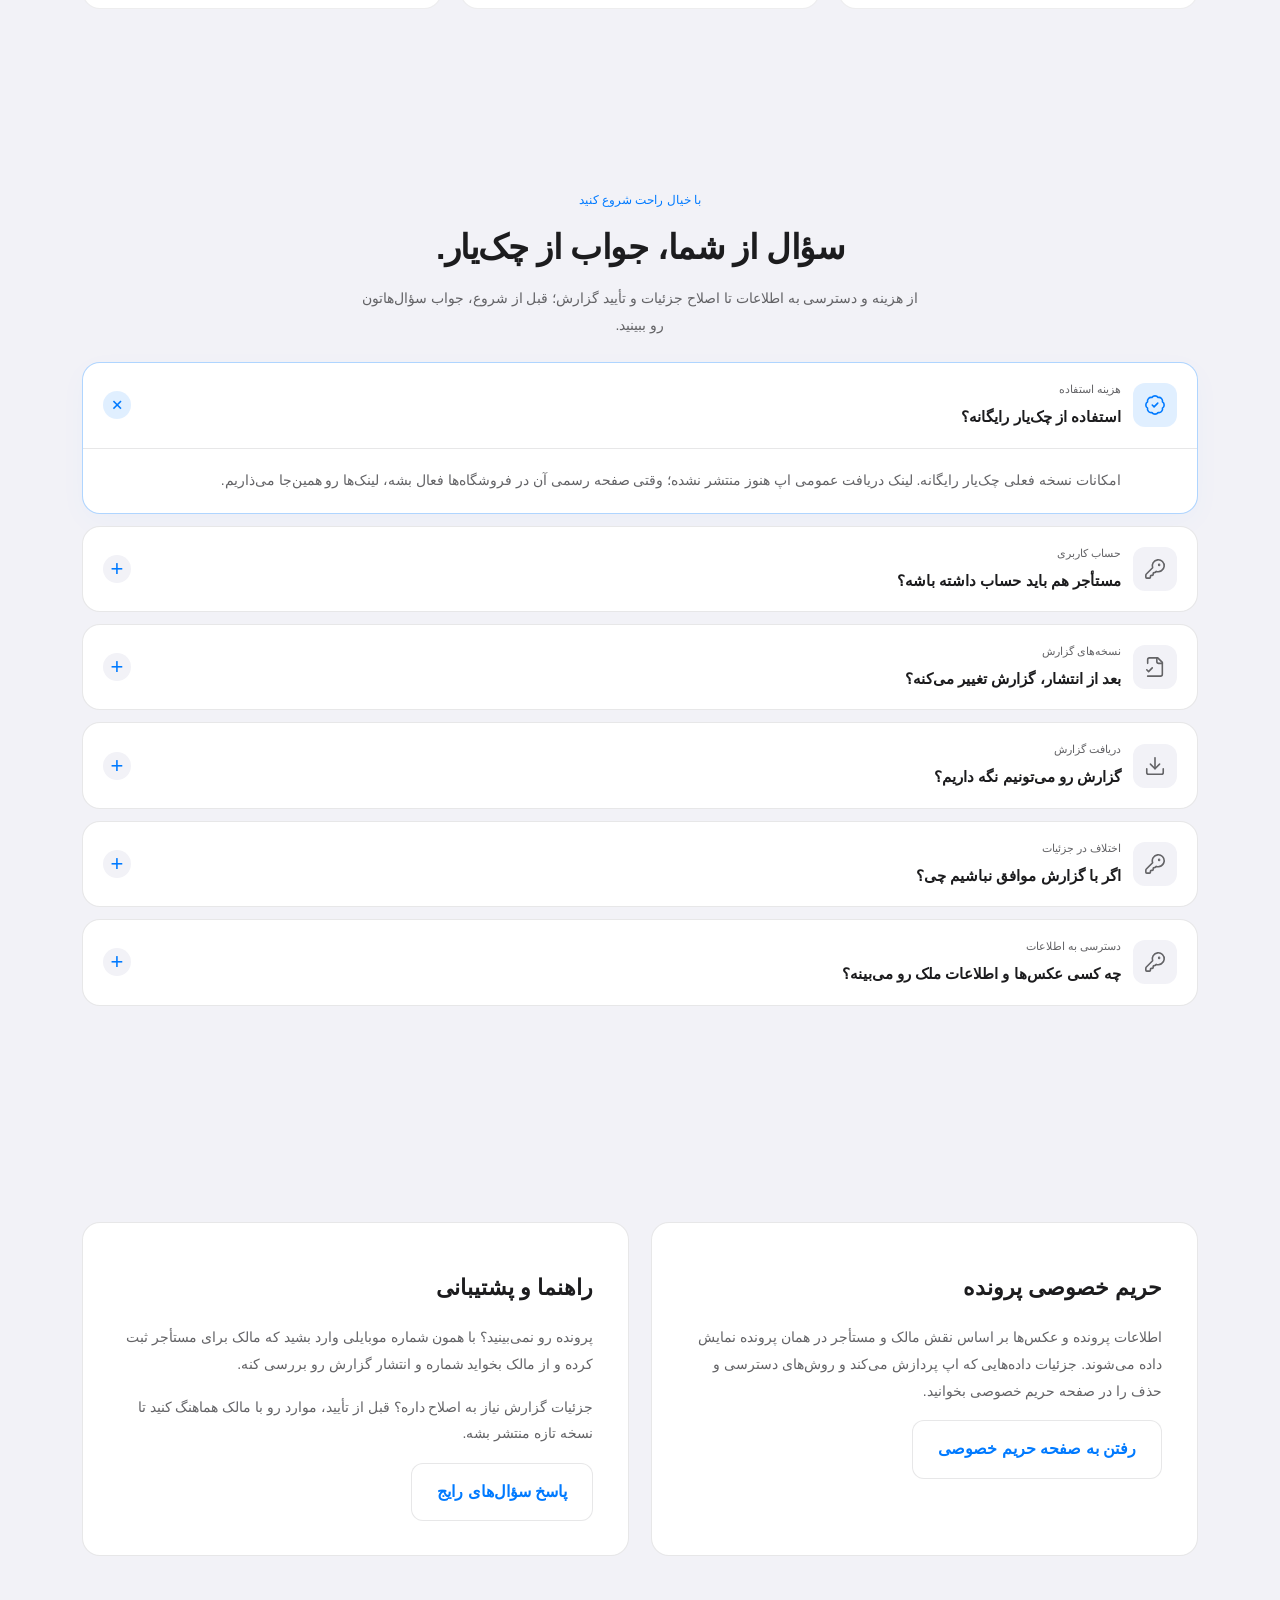
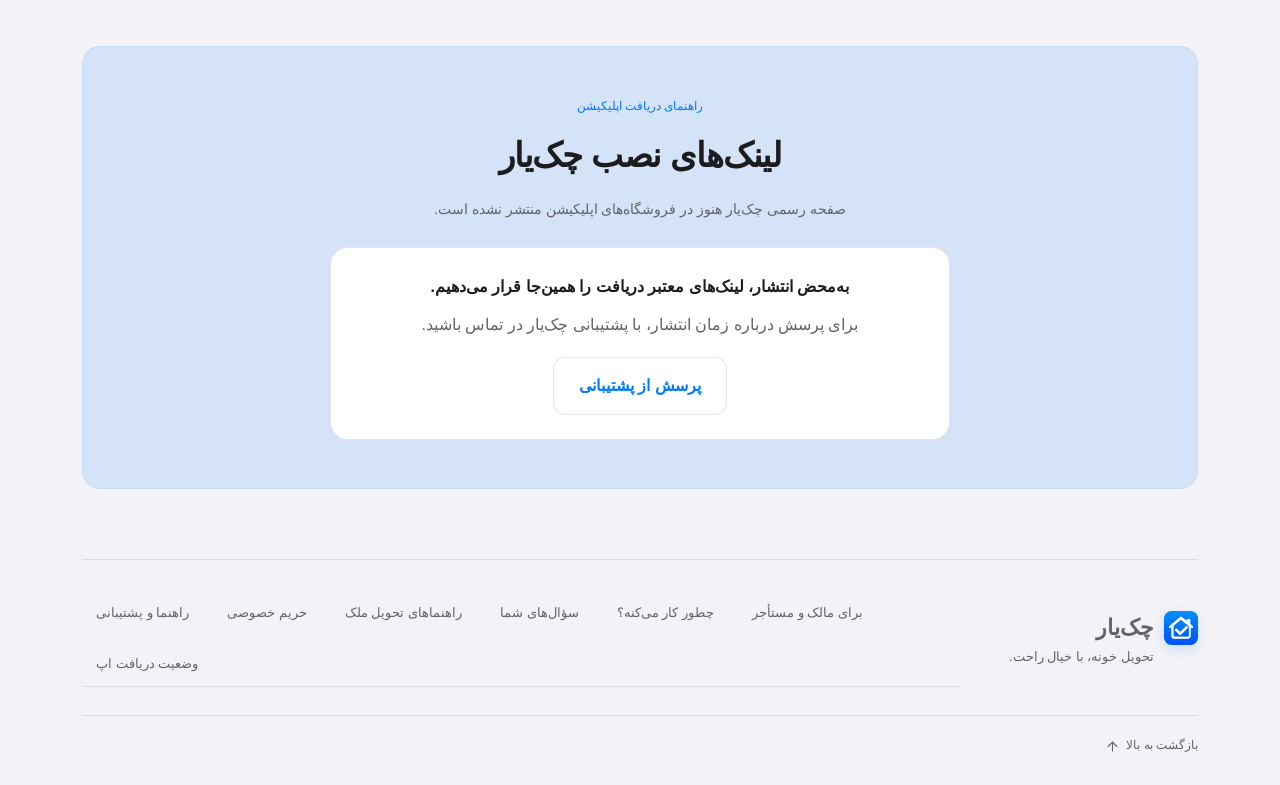
==== commit ab19140b: "Improve website SEO and handover guides Add canonical, social metadata, structured data, robots dire" ====
--- a/index.html
+++ b/index.html
@@ -1,21 +1,48 @@
 <!DOCTYPE html>
 <html lang="fa" dir="rtl">
 <head>
-  <meta name="generator" content="HTML Tidy for HTML5 for Apple macOS version 5.8.0">
   <meta charset="utf-8">
   <meta name="viewport" content="width=device-width,initial-scale=1">
-  <title>چک‌یار — تحویل خانه، با خیال راحت</title>
-  <link rel="icon" href="assets/brand/app-logo.png" type="image/png">
+  <meta name="description" content="با چک‌یار، وضعیت خانه، عکس‌ها، کنتورها و وسایل تحویلی را ثبت کنید؛ گزارش تحویل ملک را برای بررسی و تأیید میان مالک و مستأجر به اشتراک بگذارید.">
+  <meta name="theme-color" content="#f2f2f7">
+  <title>چک‌یار | ثبت وضعیت و صورت‌جلسه تحویل ملک</title>
+  <link rel="canonical" href="https://checkyaar.ir/">
+  <link rel="icon" href="assets/optimized/app-icon.webp" type="image/webp">
+  <link rel="preload" as="image" href="assets/optimized/phone-inspection-real-ui.webp" type="image/webp" fetchpriority="high">
+  <meta property="og:type" content="website">
+  <meta property="og:locale" content="fa_IR">
+  <meta property="og:site_name" content="چک‌یار">
+  <meta property="og:title" content="چک‌یار | ثبت وضعیت و صورت‌جلسه تحویل ملک">
+  <meta property="og:description" content="وضعیت خانه، عکس‌ها و جزئیات تحویل را ثبت کنید و گزارش را با مالک یا مستأجر به اشتراک بگذارید.">
+  <meta property="og:url" content="https://checkyaar.ir/">
+  <meta property="og:image" content="https://checkyaar.ir/assets/brand/social-preview.jpg">
+  <meta property="og:image:width" content="1200">
+  <meta property="og:image:height" content="630">
+  <meta property="og:image:type" content="image/jpeg">
+  <meta name="twitter:card" content="summary_large_image">
+  <meta name="twitter:title" content="چک‌یار | ثبت وضعیت و صورت‌جلسه تحویل ملک">
+  <meta name="twitter:description" content="وضعیت خانه، عکس‌ها و جزئیات تحویل را ثبت کنید و گزارش را با مالک یا مستأجر به اشتراک بگذارید.">
+  <meta name="twitter:image" content="https://checkyaar.ir/assets/brand/social-preview.jpg">
+  <script type="application/ld+json">
+  {
+    "@context": "https://schema.org",
+    "@graph": [
+      { "@type": "Organization", "@id": "https://checkyaar.ir/#organization", "name": "چک‌یار", "url": "https://checkyaar.ir/", "logo": "https://checkyaar.ir/assets/optimized/app-icon.webp", "email": "support@checkyaar.ir" },
+      { "@type": "WebSite", "@id": "https://checkyaar.ir/#website", "url": "https://checkyaar.ir/", "name": "چک‌یار", "inLanguage": "fa-IR", "publisher": { "@id": "https://checkyaar.ir/#organization" } },
+      { "@type": "SoftwareApplication", "@id": "https://checkyaar.ir/#application", "name": "چک‌یار", "url": "https://checkyaar.ir/", "description": "اپلیکیشن ثبت وضعیت ملک، عکس‌ها و جزئیات تحویل برای مالک و مستأجر.", "applicationCategory": "UtilitiesApplication", "operatingSystem": ["Android", "iOS"], "publisher": { "@id": "https://checkyaar.ir/#organization" }, "inLanguage": "fa-IR" }
+    ]
+  }
+  </script>
   <link rel="stylesheet" href="styles.css">
 </head>
 <body>
   <div class="wrap">
     <nav>
-      <a class="brand" href="#"><img class="mark" src="assets/brand/app-logo.png" alt="" width="39"
+      <a class="brand" href="#"><img class="mark" src="assets/optimized/app-icon.webp" alt="" width="39"
       height="39" decoding="async"> چک‌یار</a>
       <div class="navlinks">
-        <a href="#benefits">برای مالک و مستأجر</a><a href="#how">چطور کار می‌کنه؟</a><a href="#faq">سؤال‌های شما</a>
-      </div><a class="btn small" href="#download">دانلود رایگان <span><!-- @license lucide-static v0.468.0 - ISC -->
+        <a href="#benefits">برای مالک و مستأجر</a><a href="#how">چطور کار می‌کنه؟</a><a href="guides/">راهنماها</a><a href="#faq">سؤال‌های شما</a>
+      </div><a class="btn small" href="#download">وضعیت دریافت اپ <span><!-- @license lucide-static v0.468.0 - ISC -->
       <svg aria-hidden="true" focusable="false" class="lucide lucide-download" xmlns="http://www.w3.org/2000/svg"
       width="24" height="24" viewbox="0 0 24 24" fill="none" stroke="currentcolor" stroke-width="2" stroke-linecap=
       "round" stroke-linejoin="round">
@@ -31,7 +58,7 @@
           <em>با خیال راحت.</em></h1>
           <p class="intro">با چک‌یار، مالک وضعیت اتاق‌ها، عکس‌ها، کنتورها و وسایل تحویلی رو ثبت می‌کنه؛ مستأجر گزارش رو بررسی و تأیید می‌کنه و هر دو نسخه PDF رو دریافت می‌کنن.</p>
           <div class="actions">
-            <a class="btn" href="#download">دانلود رایگان چک‌یار <span><!-- @license lucide-static v0.468.0 - ISC -->
+            <a class="btn" href="#download">راهنمای دریافت چک‌یار <span><!-- @license lucide-static v0.468.0 - ISC -->
             <svg aria-hidden="true" focusable="false" class="lucide lucide-download" xmlns="http://www.w3.org/2000/svg"
             width="24" height="24" viewbox="0 0 24 24" fill="none" stroke="currentcolor" stroke-width="2"
             stroke-linecap="round" stroke-linejoin="round">
@@ -53,14 +80,14 @@
             <h2 class="hero-heading" id="hero-preview-heading" aria-hidden="true">مشاهده جزئیات و عکس‌های بازدید</h2>
           </div>
           <div class="hero-slideshow" id="hero-slideshow" data-hero-slideshow>
-            <img class="hero-art is-active" src="assets/hero/phone-inspection-real-ui.png" data-heading="hero-owner-heading"
-            alt="نمای کلی پرونده و مراحل تحویل ملک برای مالک" width="1086" height="1448" decoding="async" fetchpriority="high">
-            <img class="hero-art" src="assets/hero/phone-inspection-flow-real-ui.png" data-heading="hero-inspection-heading"
-            alt="ثبت ایراد کابینت آشپزخانه همراه با توضیح و عکس در چک‌یار" width="1086" height="1448" decoding="async" aria-hidden="true">
-            <img class="hero-art" src="assets/hero/phone-review-real-ui.png" data-heading="hero-tenant-heading"
-            alt="بررسی و تأیید نسخه گزارش توسط مستأجر" width="1086" height="1448" decoding="async" aria-hidden="true">
-            <img class="hero-art" src="assets/hero/phone-owner-inspection-preview-real-ui.png" data-heading="hero-preview-heading"
-            alt="پیش‌نمایش وضعیت کابینت همراه با توضیح مالک و عکس ایراد" width="1086" height="1448" decoding="async" aria-hidden="true">
+            <img class="hero-art is-active" src="assets/optimized/phone-inspection-real-ui.webp" data-heading="hero-owner-heading"
+            alt="نمای کلی پرونده و مراحل تحویل ملک برای مالک" width="760" height="1013" decoding="async" fetchpriority="high">
+            <img class="hero-art" src="[data-uri]" data-src="assets/optimized/phone-inspection-flow-real-ui.webp" data-heading="hero-inspection-heading"
+            alt="ثبت ایراد کابینت آشپزخانه همراه با توضیح و عکس در چک‌یار" width="760" height="1013" decoding="async" aria-hidden="true">
+            <img class="hero-art" src="[data-uri]" data-src="assets/optimized/phone-review-real-ui.webp" data-heading="hero-tenant-heading"
+            alt="بررسی و تأیید نسخه گزارش توسط مستأجر" width="760" height="1013" decoding="async" aria-hidden="true">
+            <img class="hero-art" src="[data-uri]" data-src="assets/optimized/phone-owner-inspection-preview-real-ui.webp" data-heading="hero-preview-heading"
+            alt="پیش‌نمایش وضعیت کابینت همراه با توضیح مالک و عکس ایراد" width="760" height="1013" decoding="async" aria-hidden="true">
           </div>
         </div>
       </section>
@@ -214,8 +241,8 @@
           </div>
           <div class="inspection-preview">
             <div class="inspection-photo-frame">
-              <img class="inspection-photo" src="assets/hero/kitchen-inspection-example.png"
-              alt="لب‌پریدگی روکش گوشه در کابینت کنار سینک" width="1536" height="1024" loading="lazy" decoding="async">
+              <img class="inspection-photo" src="assets/optimized/kitchen-inspection-example.webp"
+              alt="لب‌پریدگی روکش گوشه در کابینت کنار سینک" width="800" height="533" loading="lazy" decoding="async">
             </div>
             <div class="inspection-details">
               <div class="paperline">
@@ -237,6 +264,18 @@
           </div>
         </div>
       </section>
+      <section id="guides" class="section reveal" aria-labelledby="guides-title">
+        <div class="how-intro center">
+          <div class="label">راهنماهای تحویل خانه</div>
+          <h2 id="guides-title" class="heading">قبل از تحویل، این راهنماها را بخوانید.</h2>
+          <p class="sectionintro">چک‌لیست و نکته‌های ثبت وضعیت ملک برای هر دو طرف.</p>
+        </div>
+        <div class="guide-grid">
+          <article class="guide-card"><h3><a href="guides/checklist-tahvil-khane.html">چک‌لیست تحویل خانه به مستأجر</a></h3><p>اتاق‌ها، کنتورها، عکس‌ها و وسایل تحویلی را با هم مرور کنید.</p><a href="guides/checklist-tahvil-khane.html">خواندن راهنمای مالک</a></article>
+          <article class="guide-card"><h3><a href="guides/soorat-jalase-tahvil-melk.html">صورت‌جلسه تحویل ملک شامل چیست؟</a></h3><p>بخش‌های اصلی یک گزارش روشن از وضعیت ملک را ببینید.</p><a href="guides/soorat-jalase-tahvil-melk.html">دیدن اجزای گزارش</a></article>
+          <article class="guide-card"><h3><a href="guides/checklist-mostajer-baraye-tahvil.html">چک‌لیست مستأجر هنگام تحویل خانه</a></h3><p>پیش از تأیید، جزئیات گزارش را با خانه در محل تطبیق دهید.</p><a href="guides/checklist-mostajer-baraye-tahvil.html">خواندن راهنمای مستأجر</a></article>
+        </div>
+      </section>
       <section id="faq" class="section reveal" aria-labelledby="faq-title">
         <div class="faq-intro">
           <div class="label">با خیال راحت شروع کنید</div>
@@ -256,7 +295,7 @@
               <span class="faq-toggle" aria-hidden="true">+</span>
             </summary>
             <div class="faq-answer">
-              <p>بله. در حال حاضر می‌تونید پرونده بسازید، جزئیات ملک و عکس‌ها رو ثبت کنید، گزارش رو بررسی و تأیید کنید و فایل PDF بگیرید؛ همه این امکانات رایگانه.</p>
+              <p>امکانات نسخه فعلی چک‌یار رایگانه. لینک دریافت عمومی اپ هنوز منتشر نشده؛ وقتی صفحه رسمی آن در فروشگاه‌ها فعال بشه، لینک‌ها رو همین‌جا می‌ذاریم.</p>
             </div>
           </details>
           <details class="faq-card">
@@ -352,35 +391,13 @@
         </div>
       </section>
       <section id="download" class="download center reveal">
-        <div class="label">
-          برای تحویل بعدی، آماده باشید
-        </div>
-        <h2 class="heading">شروع خوب، از همین‌جاست.</h2>
-        <p class="sectionintro">چک‌یار رو رایگان نصب کنید و اطلاعات تحویل رو یک‌جا ثبت کنید.</p>
-        <div class="stores">
-          <button data-store="بازار" data-platform="android"><small>نسخه اندروید</small><strong>دانلود از بازار
-          <!-- @license lucide-static v0.468.0 - ISC -->
-          <svg aria-hidden="true" focusable="false" class="lucide lucide-download" xmlns="http://www.w3.org/2000/svg"
-          width="24" height="24" viewbox="0 0 24 24" fill="none" stroke="currentcolor" stroke-width="2" stroke-linecap=
-          "round" stroke-linejoin="round">
-          <path d="M21 15v4a2 2 0 0 1-2 2H5a2 2 0 0 1-2-2v-4"></path>
-          <polyline points="7 10 12 15 17 10"></polyline>
-          <line x1="12" x2="12" y1="15" y2="3"></line></svg></strong></button> <button data-store="مایکت" data-platform="android"><small>نسخه
-          اندروید</small><strong>دانلود از مایکت <!-- @license lucide-static v0.468.0 - ISC -->
-          <svg aria-hidden="true" focusable="false" class="lucide lucide-download" xmlns="http://www.w3.org/2000/svg"
-          width="24" height="24" viewbox="0 0 24 24" fill="none" stroke="currentcolor" stroke-width="2" stroke-linecap=
-          "round" stroke-linejoin="round">
-          <path d="M21 15v4a2 2 0 0 1-2 2H5a2 2 0 0 1-2-2v-4"></path>
-          <polyline points="7 10 12 15 17 10"></polyline>
-          <line x1="12" x2="12" y1="15" y2="3"></line></svg></strong></button> <button data-store=
-          "فروشگاه آیفون" data-platform="ios"><small>نسخه iOS</small><strong>دانلود برای آیفون
-          <!-- @license lucide-static v0.468.0 - ISC -->
-          <svg aria-hidden="true" focusable="false" class="lucide lucide-download" xmlns="http://www.w3.org/2000/svg"
-          width="24" height="24" viewbox="0 0 24 24" fill="none" stroke="currentcolor" stroke-width="2" stroke-linecap=
-          "round" stroke-linejoin="round">
-          <path d="M21 15v4a2 2 0 0 1-2 2H5a2 2 0 0 1-2-2v-4"></path>
-          <polyline points="7 10 12 15 17 10"></polyline>
-          <line x1="12" x2="12" y1="15" y2="3"></line></svg></strong></button>
+        <div class="label">راهنمای دریافت اپلیکیشن</div>
+        <h2 class="heading">لینک‌های نصب چک‌یار</h2>
+        <p class="sectionintro">صفحه رسمی چک‌یار هنوز در فروشگاه‌های اپلیکیشن منتشر نشده است.</p>
+        <div class="store-status">
+          <strong>به‌محض انتشار، لینک‌های معتبر دریافت را همین‌جا قرار می‌دهیم.</strong>
+          <p>برای پرسش درباره زمان انتشار، با پشتیبانی چک‌یار در تماس باشید.</p>
+          <a class="btn light" href="mailto:support@checkyaar.ir?subject=%D8%A7%D8%B7%D9%84%D8%A7%D8%B9%20%D8%A7%D8%B2%20%D8%A7%D9%86%D8%AA%D8%B4%D8%A7%D8%B1%20%DA%86%DA%A9%E2%80%8C%DB%8C%D8%A7%D8%B1">پرسش از پشتیبانی</a>
         </div>
       </section>
     </main>
@@ -388,14 +405,14 @@
       <div class="footer-main">
         <div class="footer-brand">
           <div class="footer-identity">
-            <a class="brand footer-logo" href="#"><img class="mark" src="assets/brand/app-logo.png" alt=""
+            <a class="brand footer-logo" href="#"><img class="mark" src="assets/optimized/app-icon.webp" alt=""
             width="34" height="34" decoding="async"><span class="footer-name">چک‌یار</span></a>
             <p class="footer-tagline">تحویل خونه، با خیال راحت.</p>
           </div>
         </div>
         <nav class="footer-nav" aria-label="پیوندهای پاورقی">
           <a href="#benefits">برای مالک و مستأجر</a><a href="#how">چطور کار می‌کنه؟</a><a href="#faq">سؤال‌های
-          شما</a><a href="privacy.html">حریم خصوصی</a><a href="#support">راهنما و پشتیبانی</a><a href="#download">دانلود اپ</a>
+          شما</a><a href="guides/">راهنماهای تحویل ملک</a><a href="privacy.html">حریم خصوصی</a><a href="#support">راهنما و پشتیبانی</a><a href="#download">وضعیت دریافت اپ</a>
         </nav>
       </div>
       <div class="footer-bottom">
@@ -407,9 +424,6 @@
       </div>
     </footer>
   </div>
-  <dialog id="modal">
-    <div id="modalcontent"></div><button class="close" id="close">بستن</button>
-  </dialog>
   <script src="script.js" defer></script>
 </body>
 </html>
--- a/styles.css
+++ b/styles.css
@@ -2026,3 +2026,60 @@
   .privacy-footer .brand { justify-content:center; }
   .privacy-footer nav { justify-content:center; }
 }
+
+.store-status {
+  max-width:620px;
+  margin:24px auto 0;
+  padding:24px;
+  border:1px solid #3C3C431F;
+  border-radius:18px;
+  background:#fff;
+}
+.store-status strong { display:block; }
+.store-status p { margin:8px 0 16px; color:#636366; }
+.store-status a:not(.btn) { color:#007AFF; font-weight:700; }
+.article-main {
+  max-width:850px;
+  margin:0 auto;
+  padding:42px 0 80px;
+}
+.article-hero { padding:12px 0 28px; }
+.article-hero h1 { max-width:760px; margin:12px 0 16px; font-size:clamp(32px,4vw,48px); }
+.article-lead { max-width:740px; color:#636366; font-size:18px; }
+.article-meta { color:#8E8E93; font-size:13px; }
+.article-content { display:grid; gap:20px; }
+.article-card {
+  padding:26px 30px;
+  border:1px solid #3C3C4317;
+  border-radius:20px;
+  background:#fff;
+  box-shadow:0 10px 28px #1C1C1E08;
+}
+.article-card h2 { margin:0 0 12px; font-size:23px; line-height:1.6; }
+.article-card h3 { margin:20px 0 8px; font-size:18px; }
+.article-card p { margin:0; color:#4B4B50; }
+.article-card p + p { margin-top:12px; }
+.article-card ul,.article-card ol { margin:0; padding-right:24px; }
+.article-card li + li { margin-top:10px; }
+.article-card a,.breadcrumb a { color:#007AFF; text-decoration:underline; text-underline-offset:4px; }
+.breadcrumb { display:flex; flex-wrap:wrap; gap:8px; margin-bottom:18px; color:#636366; font-size:13px; }
+.article-toc { display:grid; gap:6px; }
+.article-toc a { display:block; padding:6px 0; }
+.article-callout { border-right:4px solid #007AFF; background:#F4F8FF; }
+.article-faq details + details { margin-top:14px; padding-top:14px; border-top:1px solid #1C1C1E17; }
+.article-faq summary { cursor:pointer; font-weight:700; }
+.article-faq p { margin-top:8px; }
+.guide-grid { display:grid; grid-template-columns:repeat(3,minmax(0,1fr)); gap:18px; }
+.guide-card { display:flex; flex-direction:column; gap:10px; padding:22px; border:1px solid #3C3C4317; border-radius:18px; background:#fff; }
+.guide-card h2,.guide-card h3 { margin:0; font-size:20px; line-height:1.6; }
+.guide-card p { margin:0; color:#636366; font-size:14px; }
+.guide-card a { color:#007AFF; font-weight:700; }
+.guide-cta { margin-top:26px; }
+@media(max-width:760px) {
+  .article-main { padding:28px 0 54px; }
+  .article-hero h1 { font-size:32px; }
+  .article-lead { font-size:16px; }
+  .article-card { padding:22px 20px; }
+  .article-card h2 { font-size:20px; }
+  .guide-grid { grid-template-columns:1fr; }
+}
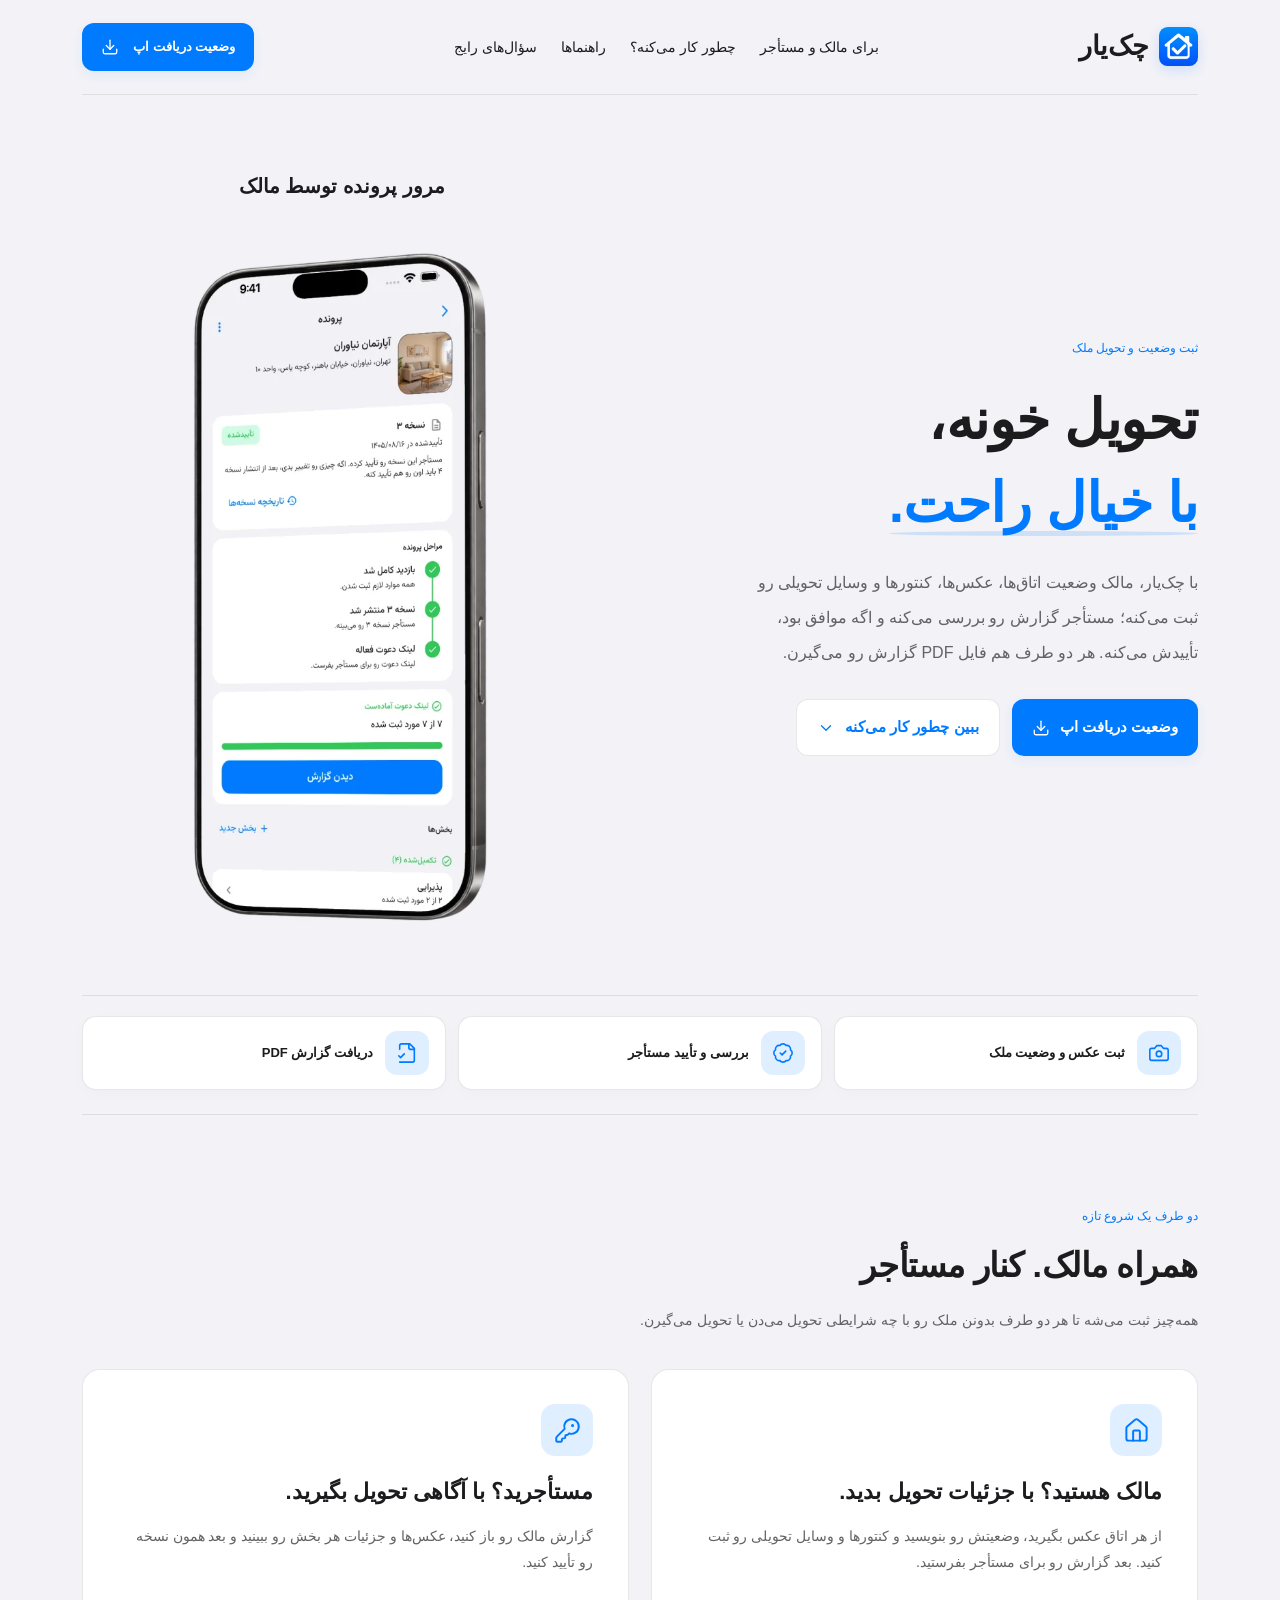
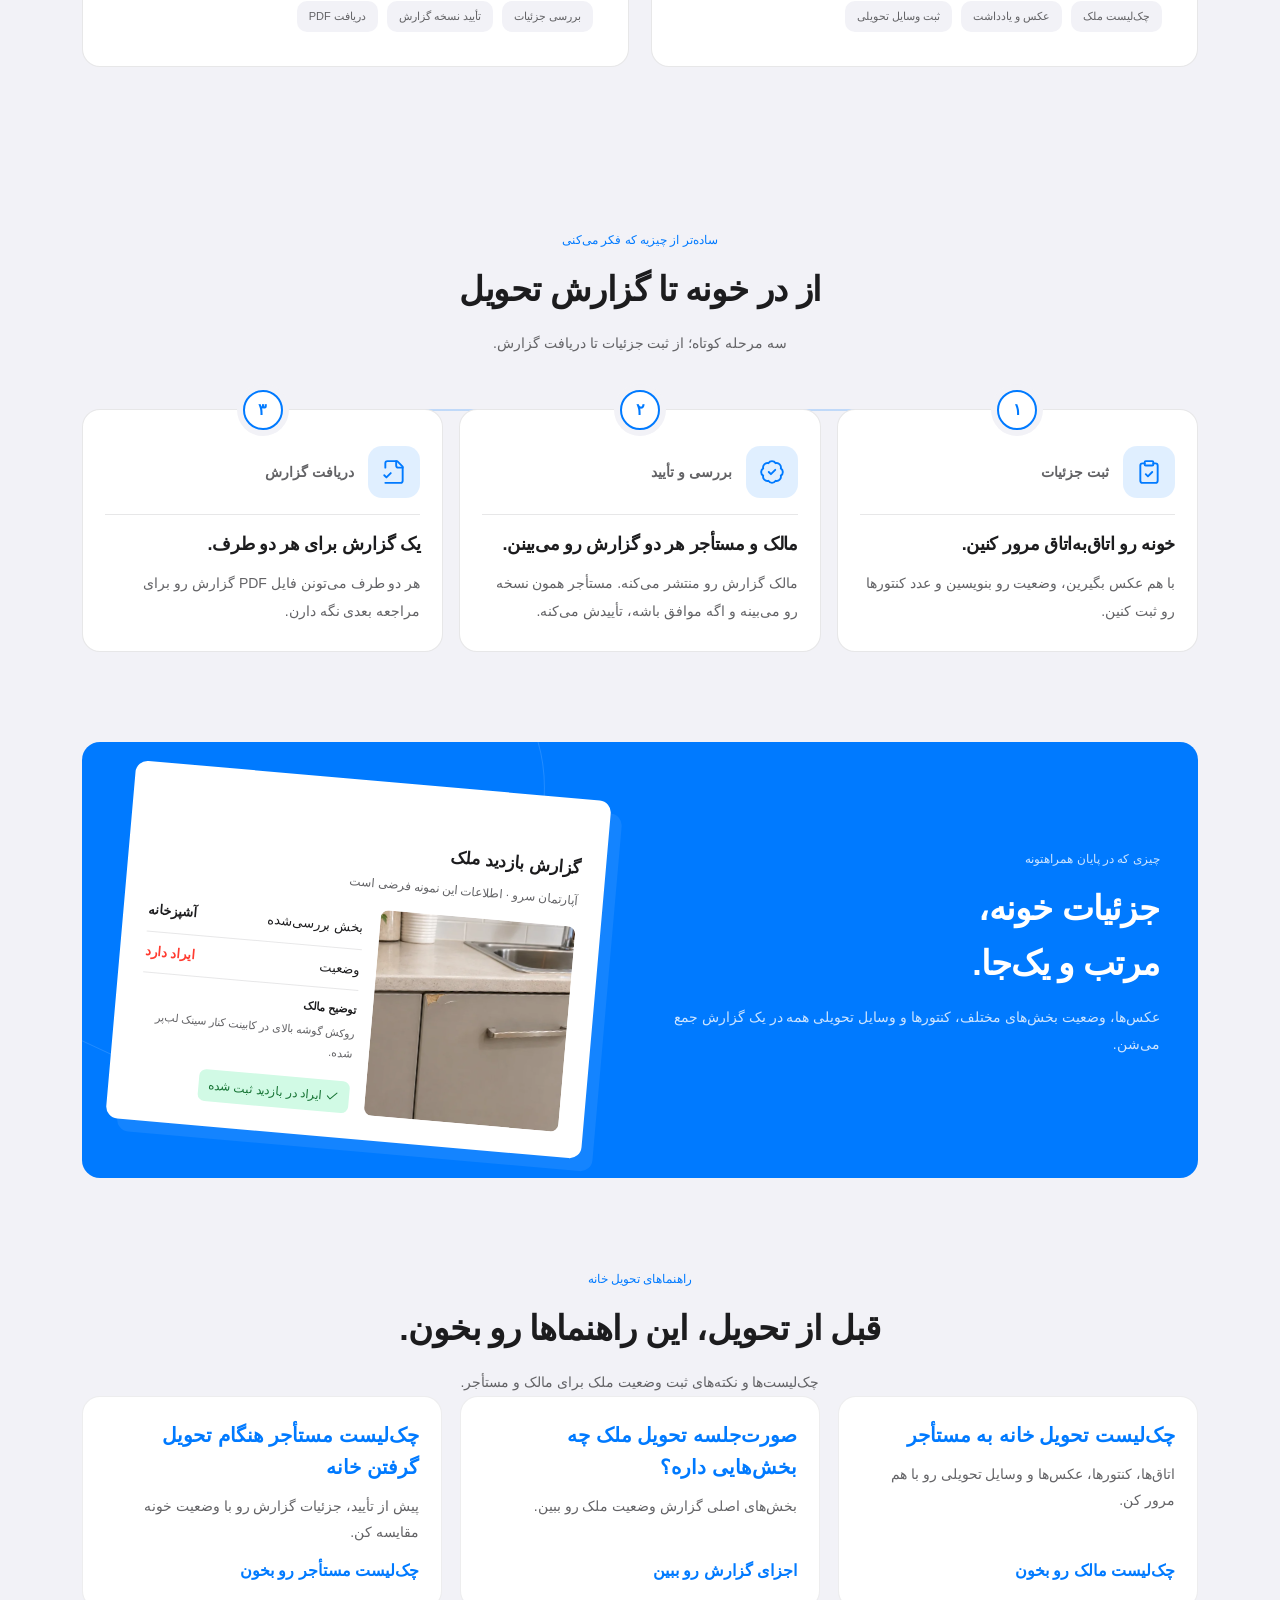
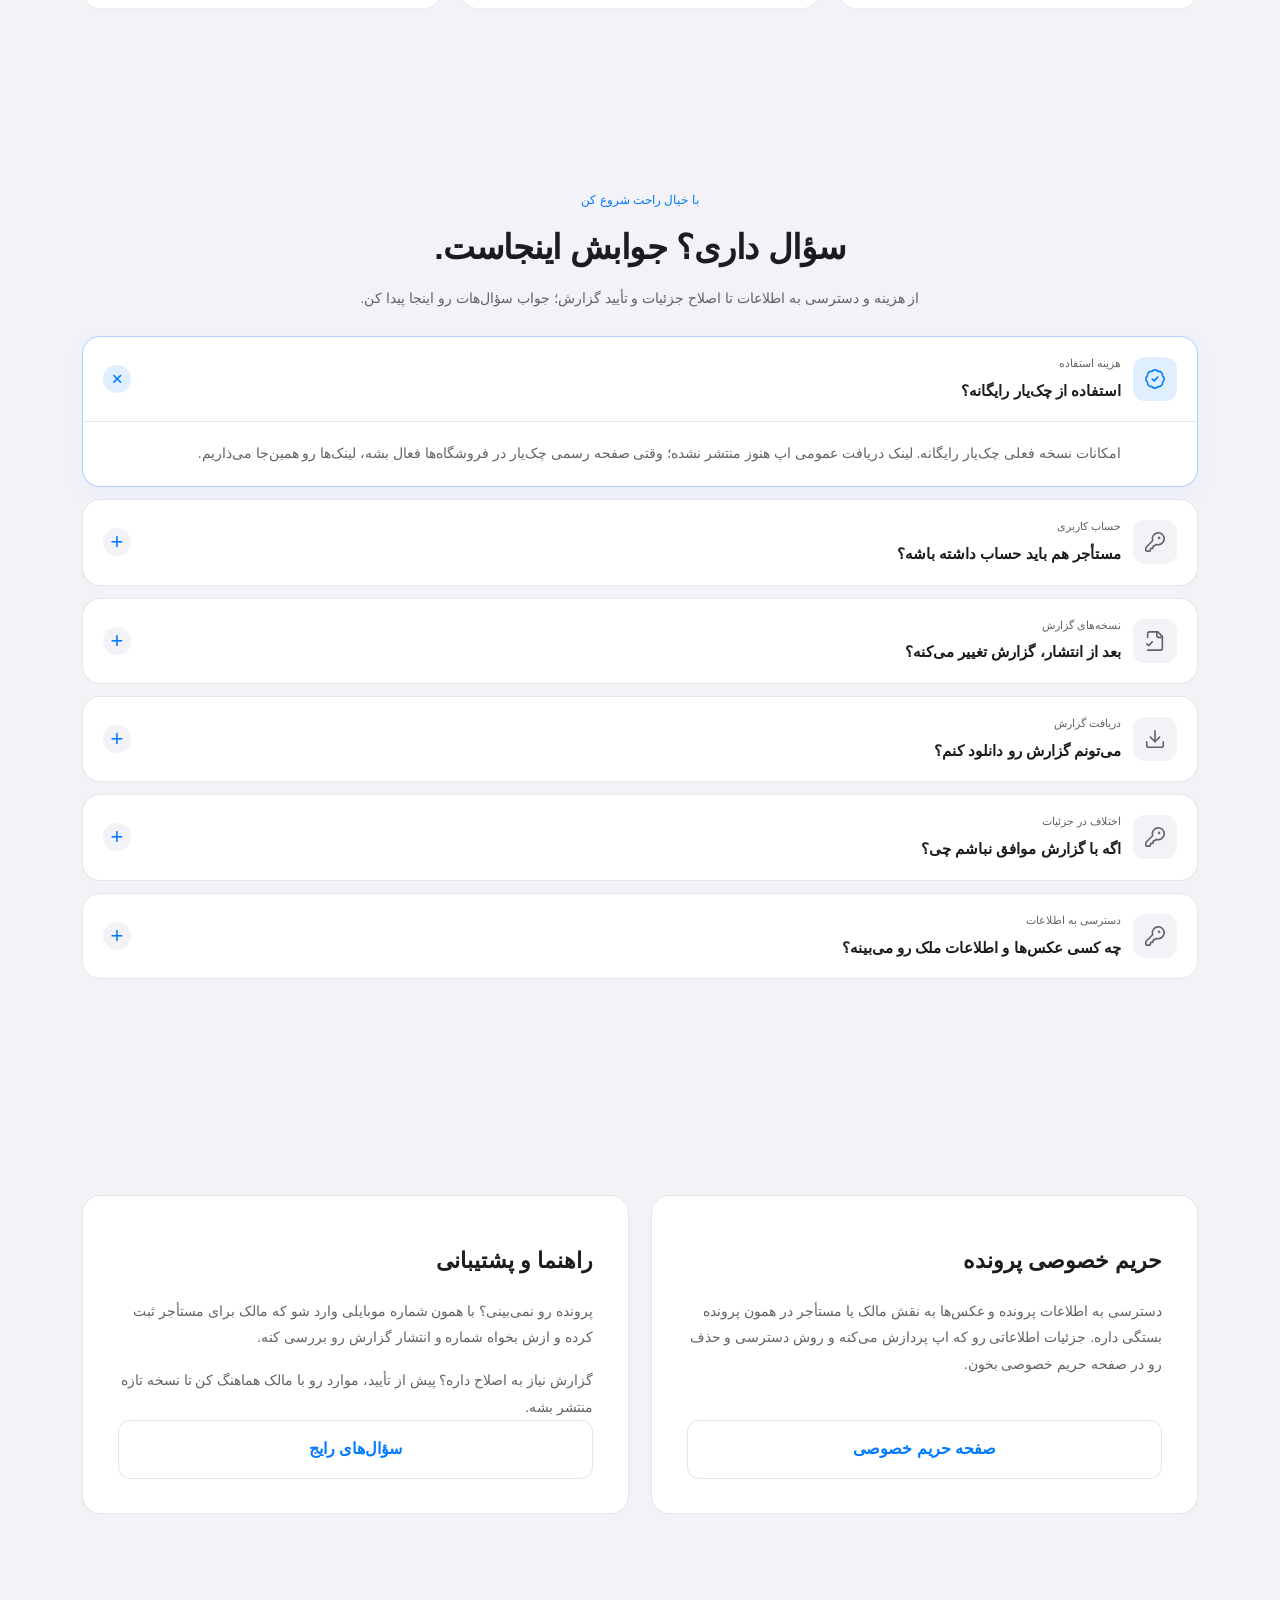
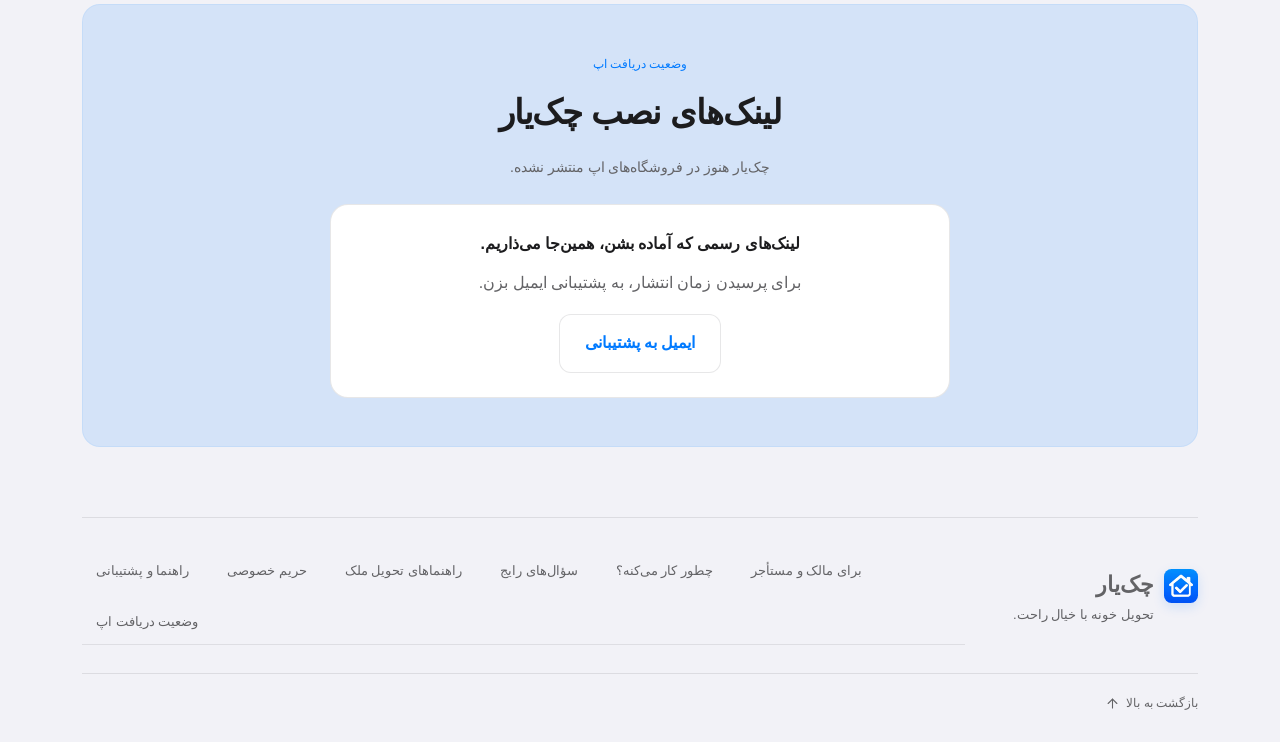
==== commit bb0785c9: "Align website copy across pages - Make the homepage, guides, and privacy page use consistent Persian" ====
--- a/index.html
+++ b/index.html
@@ -3,7 +3,7 @@
 <head>
   <meta charset="utf-8">
   <meta name="viewport" content="width=device-width,initial-scale=1">
-  <meta name="description" content="با چک‌یار، وضعیت خانه، عکس‌ها، کنتورها و وسایل تحویلی را ثبت کنید؛ گزارش تحویل ملک را برای بررسی و تأیید میان مالک و مستأجر به اشتراک بگذارید.">
+  <meta name="description" content="با چک‌یار، مالک وضعیت خانه، عکس‌ها، کنتورها و وسایل تحویلی رو ثبت می‌کنه و گزارش رو برای بررسی و تأیید با مستأجر به اشتراک می‌ذاره.">
   <meta name="theme-color" content="#f2f2f7">
   <title>چک‌یار | ثبت وضعیت و صورت‌جلسه تحویل ملک</title>
   <link rel="canonical" href="https://checkyaar.ir/">
@@ -13,7 +13,7 @@
   <meta property="og:locale" content="fa_IR">
   <meta property="og:site_name" content="چک‌یار">
   <meta property="og:title" content="چک‌یار | ثبت وضعیت و صورت‌جلسه تحویل ملک">
-  <meta property="og:description" content="وضعیت خانه، عکس‌ها و جزئیات تحویل را ثبت کنید و گزارش را با مالک یا مستأجر به اشتراک بگذارید.">
+  <meta property="og:description" content="وضعیت خانه، عکس‌ها و جزئیات تحویل رو ثبت کن و گزارش رو با مالک یا مستأجر به اشتراک بذار.">
   <meta property="og:url" content="https://checkyaar.ir/">
   <meta property="og:image" content="https://checkyaar.ir/assets/brand/social-preview.jpg">
   <meta property="og:image:width" content="1200">
@@ -21,7 +21,7 @@
   <meta property="og:image:type" content="image/jpeg">
   <meta name="twitter:card" content="summary_large_image">
   <meta name="twitter:title" content="چک‌یار | ثبت وضعیت و صورت‌جلسه تحویل ملک">
-  <meta name="twitter:description" content="وضعیت خانه، عکس‌ها و جزئیات تحویل را ثبت کنید و گزارش را با مالک یا مستأجر به اشتراک بگذارید.">
+  <meta name="twitter:description" content="وضعیت خانه، عکس‌ها و جزئیات تحویل رو ثبت کن و گزارش رو با مالک یا مستأجر به اشتراک بذار.">
   <meta name="twitter:image" content="https://checkyaar.ir/assets/brand/social-preview.jpg">
   <script type="application/ld+json">
   {
@@ -29,7 +29,7 @@
     "@graph": [
       { "@type": "Organization", "@id": "https://checkyaar.ir/#organization", "name": "چک‌یار", "url": "https://checkyaar.ir/", "logo": "https://checkyaar.ir/assets/optimized/app-icon.webp", "email": "support@checkyaar.ir" },
       { "@type": "WebSite", "@id": "https://checkyaar.ir/#website", "url": "https://checkyaar.ir/", "name": "چک‌یار", "inLanguage": "fa-IR", "publisher": { "@id": "https://checkyaar.ir/#organization" } },
-      { "@type": "SoftwareApplication", "@id": "https://checkyaar.ir/#application", "name": "چک‌یار", "url": "https://checkyaar.ir/", "description": "اپلیکیشن ثبت وضعیت ملک، عکس‌ها و جزئیات تحویل برای مالک و مستأجر.", "applicationCategory": "UtilitiesApplication", "operatingSystem": ["Android", "iOS"], "publisher": { "@id": "https://checkyaar.ir/#organization" }, "inLanguage": "fa-IR" }
+      { "@type": "SoftwareApplication", "@id": "https://checkyaar.ir/#application", "name": "چک‌یار", "url": "https://checkyaar.ir/", "description": "ثبت وضعیت ملک، عکس‌ها و جزئیات تحویل برای مالک و مستأجر.", "applicationCategory": "UtilitiesApplication", "operatingSystem": ["Android", "iOS"], "publisher": { "@id": "https://checkyaar.ir/#organization" }, "inLanguage": "fa-IR" }
     ]
   }
   </script>
@@ -41,7 +41,7 @@
       <a class="brand" href="#"><img class="mark" src="assets/optimized/app-icon.webp" alt="" width="39"
       height="39" decoding="async"> چک‌یار</a>
       <div class="navlinks">
-        <a href="#benefits">برای مالک و مستأجر</a><a href="#how">چطور کار می‌کنه؟</a><a href="guides/">راهنماها</a><a href="#faq">سؤال‌های شما</a>
+        <a href="#benefits">برای مالک و مستأجر</a><a href="#how">چطور کار می‌کنه؟</a><a href="guides/">راهنماها</a><a href="#faq">سؤال‌های رایج</a>
       </div><a class="btn small" href="#download">وضعیت دریافت اپ <span><!-- @license lucide-static v0.468.0 - ISC -->
       <svg aria-hidden="true" focusable="false" class="lucide lucide-download" xmlns="http://www.w3.org/2000/svg"
       width="24" height="24" viewbox="0 0 24 24" fill="none" stroke="currentcolor" stroke-width="2" stroke-linecap=
@@ -53,12 +53,12 @@
     <main>
       <section class="hero">
         <div>
-          <p class="label">اپلیکیشن ثبت وضعیت و تحویل ملک</p>
+          <p class="label">ثبت وضعیت و تحویل ملک</p>
           <h1>تحویل خونه،<br>
           <em>با خیال راحت.</em></h1>
-          <p class="intro">با چک‌یار، مالک وضعیت اتاق‌ها، عکس‌ها، کنتورها و وسایل تحویلی رو ثبت می‌کنه؛ مستأجر گزارش رو بررسی و تأیید می‌کنه و هر دو نسخه PDF رو دریافت می‌کنن.</p>
+          <p class="intro">با چک‌یار، مالک وضعیت اتاق‌ها، عکس‌ها، کنتورها و وسایل تحویلی رو ثبت می‌کنه؛ مستأجر گزارش رو بررسی می‌کنه و اگه موافق بود، تأییدش می‌کنه. هر دو طرف هم فایل PDF گزارش رو می‌گیرن.</p>
           <div class="actions">
-            <a class="btn" href="#download">راهنمای دریافت چک‌یار <span><!-- @license lucide-static v0.468.0 - ISC -->
+            <a class="btn" href="#download">وضعیت دریافت اپ <span><!-- @license lucide-static v0.468.0 - ISC -->
             <svg aria-hidden="true" focusable="false" class="lucide lucide-download" xmlns="http://www.w3.org/2000/svg"
             width="24" height="24" viewbox="0 0 24 24" fill="none" stroke="currentcolor" stroke-width="2"
             stroke-linecap="round" stroke-linejoin="round">
@@ -124,7 +124,7 @@
         <div class="label">
           دو طرف یک شروع تازه
         </div>
-        <h2 class="heading">همراه مالک. کنار مستاجر</h2>
+        <h2 class="heading">همراه مالک. کنار مستأجر</h2>
         <p class="sectionintro">همه‌چیز ثبت می‌شه تا هر دو طرف بدونن ملک رو با چه شرایطی تحویل می‌دن یا تحویل می‌گیرن.</p>
         <div class="audience">
           <article class="panel">
@@ -165,10 +165,10 @@
       <section id="how" class="section reveal">
         <div class="how-intro center">
           <div class="label">
-            ساده‌تر از چیزی که فکر می‌کنید
+            ساده‌تر از چیزیه که فکر می‌کنی
           </div>
           <h2 class="heading">از در خونه تا گزارش تحویل</h2>
-          <p class="sectionintro">سه مرحله کوتاه؛ از ثبت جزئیات تا دریافت گزارش نهایی.</p>
+          <p class="sectionintro">سه مرحله کوتاه؛ از ثبت جزئیات تا دریافت گزارش.</p>
         </div>
         <ol class="steps" aria-label="مراحل کار با چک‌یار">
           <li class="step">
@@ -185,8 +185,8 @@
               <path d="m9 14 2 2 4-4"></path></svg></span>
               <p class="step-phase">ثبت جزئیات</p>
             </div>
-            <h3>با هم، خونه رو مرور کنید.</h3>
-            <p>اتاق به اتاق پیش برید؛ عکس بگیرید، وضعیت رو بنویسید و عدد کنتورها رو ثبت کنید.</p>
+            <h3>خونه رو اتاق‌به‌اتاق مرور کنین.</h3>
+            <p>با هم عکس بگیرین، وضعیت رو بنویسین و عدد کنتورها رو ثبت کنین.</p>
           </li>
           <li class="step">
             <div class="step-marker">
@@ -202,8 +202,8 @@
               <path d="m9 12 2 2 4-4"></path></svg></span>
               <p class="step-phase">بررسی و تأیید</p>
             </div>
-            <h3>هر دو، از جزئیات خبر دارید.</h3>
-            <p>مالک گزارش رو منتشر می‌کنه و مستأجر همون نسخه رو می‌بینه و تأیید می‌کنه.</p>
+            <h3>مالک و مستأجر هر دو گزارش رو می‌بینن.</h3>
+            <p>مالک گزارش رو منتشر می‌کنه. مستأجر همون نسخه رو می‌بینه و اگه موافق باشه، تأییدش می‌کنه.</p>
           </li>
           <li class="step">
             <div class="step-marker">
@@ -219,8 +219,8 @@
               <path d="m3 15 2 2 4-4"></path></svg></span>
               <p class="step-phase">دریافت گزارش</p>
             </div>
-            <h3>یک نسخه برای هر دو نفر.</h3>
-            <p>گزارش PDF رو دریافت کنید تا جزئیات این تحویل، برای مراجعه بعدی همراهتون باشه.</p>
+            <h3>یک گزارش برای هر دو طرف.</h3>
+            <p>هر دو طرف می‌تونن فایل PDF گزارش رو برای مراجعه بعدی نگه دارن.</p>
           </li>
         </ol>
       </section>
@@ -231,11 +231,11 @@
           </div>
           <h2 class="heading">جزئیات خونه،<br>
           مرتب و یک‌جا.</h2>
-          <p>عکس‌ها، وضعیت بخش‌های مختلف، کنتورها و وسایل تحویلی؛ در یک گزارش قابل دریافت.</p>
+          <p>عکس‌ها، وضعیت بخش‌های مختلف، کنتورها و وسایل تحویلی همه در یک گزارش جمع می‌شن.</p>
         </div>
         <div class="paper">
           <div class="paper-header">
-            <div class="label">چک‌یار / نمونه نمایشی</div>
+          <div class="label">چک‌یار · نمونه نمایشی</div>
             <h3>گزارش بازدید ملک</h3>
             <div class="address">آپارتمان سرو · اطلاعات این نمونه فرضی است</div>
           </div>
@@ -267,20 +267,20 @@
       <section id="guides" class="section reveal" aria-labelledby="guides-title">
         <div class="how-intro center">
           <div class="label">راهنماهای تحویل خانه</div>
-          <h2 id="guides-title" class="heading">قبل از تحویل، این راهنماها را بخوانید.</h2>
-          <p class="sectionintro">چک‌لیست و نکته‌های ثبت وضعیت ملک برای هر دو طرف.</p>
+          <h2 id="guides-title" class="heading">قبل از تحویل، این راهنماها رو بخون.</h2>
+          <p class="sectionintro">چک‌لیست‌ها و نکته‌های ثبت وضعیت ملک برای مالک و مستأجر.</p>
         </div>
         <div class="guide-grid">
-          <article class="guide-card"><h3><a href="guides/checklist-tahvil-khane.html">چک‌لیست تحویل خانه به مستأجر</a></h3><p>اتاق‌ها، کنتورها، عکس‌ها و وسایل تحویلی را با هم مرور کنید.</p><a href="guides/checklist-tahvil-khane.html">خواندن راهنمای مالک</a></article>
-          <article class="guide-card"><h3><a href="guides/soorat-jalase-tahvil-melk.html">صورت‌جلسه تحویل ملک شامل چیست؟</a></h3><p>بخش‌های اصلی یک گزارش روشن از وضعیت ملک را ببینید.</p><a href="guides/soorat-jalase-tahvil-melk.html">دیدن اجزای گزارش</a></article>
-          <article class="guide-card"><h3><a href="guides/checklist-mostajer-baraye-tahvil.html">چک‌لیست مستأجر هنگام تحویل خانه</a></h3><p>پیش از تأیید، جزئیات گزارش را با خانه در محل تطبیق دهید.</p><a href="guides/checklist-mostajer-baraye-tahvil.html">خواندن راهنمای مستأجر</a></article>
+          <article class="guide-card"><h3><a href="guides/checklist-tahvil-khane.html">چک‌لیست تحویل خانه به مستأجر</a></h3><p>اتاق‌ها، کنتورها، عکس‌ها و وسایل تحویلی رو با هم مرور کن.</p><a href="guides/checklist-tahvil-khane.html">چک‌لیست مالک رو بخون</a></article>
+          <article class="guide-card"><h3><a href="guides/soorat-jalase-tahvil-melk.html">صورت‌جلسه تحویل ملک چه بخش‌هایی داره؟</a></h3><p>بخش‌های اصلی گزارش وضعیت ملک رو ببین.</p><a href="guides/soorat-jalase-tahvil-melk.html">اجزای گزارش رو ببین</a></article>
+          <article class="guide-card"><h3><a href="guides/checklist-mostajer-baraye-tahvil.html">چک‌لیست مستأجر هنگام تحویل گرفتن خانه</a></h3><p>پیش از تأیید، جزئیات گزارش رو با وضعیت خونه مقایسه کن.</p><a href="guides/checklist-mostajer-baraye-tahvil.html">چک‌لیست مستأجر رو بخون</a></article>
         </div>
       </section>
       <section id="faq" class="section reveal" aria-labelledby="faq-title">
         <div class="faq-intro">
-          <div class="label">با خیال راحت شروع کنید</div>
-          <h2 id="faq-title" class="heading">سؤال از شما، جواب از چک‌یار.</h2>
-          <p class="sectionintro">از هزینه و دسترسی به اطلاعات تا اصلاح جزئیات و تأیید گزارش؛ قبل از شروع، جواب سؤال‌هاتون رو ببینید.</p>
+          <div class="label">با خیال راحت شروع کن</div>
+          <h2 id="faq-title" class="heading">سؤال داری؟ جوابش اینجاست.</h2>
+          <p class="sectionintro">از هزینه و دسترسی به اطلاعات تا اصلاح جزئیات و تأیید گزارش؛ جواب سؤال‌هات رو اینجا پیدا کن.</p>
         </div>
         <div class="faq">
           <details class="faq-card" open>
@@ -295,7 +295,7 @@
               <span class="faq-toggle" aria-hidden="true">+</span>
             </summary>
             <div class="faq-answer">
-              <p>امکانات نسخه فعلی چک‌یار رایگانه. لینک دریافت عمومی اپ هنوز منتشر نشده؛ وقتی صفحه رسمی آن در فروشگاه‌ها فعال بشه، لینک‌ها رو همین‌جا می‌ذاریم.</p>
+              <p>امکانات نسخه فعلی چک‌یار رایگانه. لینک دریافت عمومی اپ هنوز منتشر نشده؛ وقتی صفحه رسمی چک‌یار در فروشگاه‌ها فعال بشه، لینک‌ها رو همین‌جا می‌ذاریم.</p>
             </div>
           </details>
           <details class="faq-card">
@@ -311,7 +311,7 @@
               <span class="faq-toggle" aria-hidden="true">+</span>
             </summary>
             <div class="faq-answer">
-              <p>بله. مستأجر باید با شماره موبایلی که مالک برای پرونده ثبت کرده حساب بسازه. بعد از ورود، می‌تونه گزارش رو ببینه و تأیید کنه.</p>
+              <p>بله. مستأجر باید با همون شماره موبایلی که مالک برای پرونده ثبت کرده حساب بسازه. بعد از ورود، می‌تونه گزارش رو ببینه و تأیید کنه.</p>
             </div>
           </details>
           <details class="faq-card">
@@ -326,7 +326,7 @@
               <span class="faq-toggle" aria-hidden="true">+</span>
             </summary>
             <div class="faq-answer">
-              <p>نسخه‌ای که منتشر شده تغییر نمی‌کنه. اگر نیاز به اصلاح باشه، مالک پیش‌نویس رو ویرایش و نسخه تازه‌ای منتشر می‌کنه. مستأجر باید نسخه تازه رو دوباره بررسی و تأیید کنه؛ تأیید قبلی برای نسخه جدید معتبر نیست.</p>
+              <p>نسخه‌ای که منتشر شده تغییر نمی‌کنه. اگه اصلاح لازم باشه، مالک پیش‌نویس رو ویرایش می‌کنه و نسخه تازه‌ای منتشر می‌کنه. مستأجر باید نسخه تازه رو دوباره بررسی کنه و اگه موافق بود، تأییدش کنه؛ تأیید قبلی برای نسخه جدید معتبر نیست.</p>
             </div>
           </details>
           <details class="faq-card">
@@ -337,11 +337,11 @@
               <path d="M21 15v4a2 2 0 0 1-2 2H5a2 2 0 0 1-2-2v-4"></path>
               <polyline points="7 10 12 15 17 10"></polyline>
               <line x1="12" x2="12" y1="15" y2="3"></line></svg></span><span class="faq-question"><span class=
-              "faq-topic">دریافت گزارش</span><span>گزارش رو می‌تونیم نگه داریم؟</span></span>
-              <span class="faq-toggle" aria-hidden="true">+</span>
-            </summary>
-            <div class="faq-answer">
-              <p>بله. هر دو طرف می‌تونن فایل PDF نسخه منتشرشده‌ای رو که بهش دسترسی دارن دریافت کنن.</p>
+              "faq-topic">دریافت گزارش</span><span>می‌تونم گزارش رو دانلود کنم؟</span></span>
+              <span class="faq-toggle" aria-hidden="true">+</span>
+            </summary>
+            <div class="faq-answer">
+              <p>بله. اگه به نسخه منتشرشده دسترسی داری، می‌تونی فایل PDF گزارش رو دریافت کنی.</p>
             </div>
           </details>
 
@@ -352,11 +352,11 @@
               stroke-width="2" stroke-linecap="round" stroke-linejoin="round">
               <path d=
               "M2.586 17.414A2 2 0 0 0 2 18.828V21a1 1 0 0 0 1 1h3a1 1 0 0 0 1-1v-1a1 1 0 0 1 1-1h1a1 1 0 0 0 1-1v-1a1 1 0 0 1 1-1h.172a2 2 0 0 0 1.414-.586l.814-.814a6.5 6.5 0 1 0-4-4z"></path>
-              <circle cx="16.5" cy="7.5" r=".5" fill="currentColor"></circle></svg></span><span class="faq-question"><span class="faq-topic">اختلاف در جزئیات</span><span>اگر با گزارش موافق نباشیم چی؟</span></span>
-              <span class="faq-toggle" aria-hidden="true">+</span>
-            </summary>
-            <div class="faq-answer">
-              <p>اگه بخشی از گزارش رو قبول ندارید، تأییدش نکنید. موردهایی رو که نیاز به اصلاح دارن با مالک در میون بذارید. مالک می‌تونه پیش‌نویس رو اصلاح کنه و نسخه تازه‌ای منتشر کنه؛ مستأجر امکان ویرایش مستقیم گزارش رو نداره.</p>
+              <circle cx="16.5" cy="7.5" r=".5" fill="currentColor"></circle></svg></span><span class="faq-question"><span class="faq-topic">اختلاف در جزئیات</span><span>اگه با گزارش موافق نباشم چی؟</span></span>
+              <span class="faq-toggle" aria-hidden="true">+</span>
+            </summary>
+            <div class="faq-answer">
+              <p>اگه بخشی از گزارش رو قبول نداری، تأییدش نکن. موردهایی رو که نیاز به اصلاح دارن با مالک در میون بذار. مالک می‌تونه پیش‌نویس رو اصلاح کنه و نسخه تازه‌ای منتشر کنه؛ مستأجر نمی‌تونه مستقیم گزارش رو ویرایش کنه.</p>
             </div>
           </details>
           <details class="faq-card">
@@ -370,7 +370,7 @@
               <span class="faq-toggle" aria-hidden="true">+</span>
             </summary>
             <div class="faq-answer">
-              <p>مالک پیش‌نویس پرونده رو می‌بینه و مدیریت می‌کنه. مستأجر ثبت‌شده بعد از انتشار، به نسخه‌های منتشرشده و عکس‌های مربوط به هر نسخه دسترسی داره. <a href="privacy.html">جزئیات حریم خصوصی رو بخونید.</a></p>
+              <p>مالک پیش‌نویس پرونده رو می‌بینه و مدیریت می‌کنه. مستأجری که برای پرونده ثبت شده، بعد از انتشار به نسخه‌ها و عکس‌های هر نسخه دسترسی داره. <a href="privacy.html">جزئیات حریم خصوصی رو بخون.</a></p>
             </div>
           </details>
         </div>
@@ -379,25 +379,25 @@
         <div class="audience">
           <article id="privacy" class="panel" aria-labelledby="privacy-title">
             <h2 id="privacy-title">حریم خصوصی پرونده</h2>
-            <p>اطلاعات پرونده و عکس‌ها بر اساس نقش مالک و مستأجر در همان پرونده نمایش داده می‌شوند. جزئیات داده‌هایی که اپ پردازش می‌کند و روش‌های دسترسی و حذف را در صفحه حریم خصوصی بخوانید.</p>
-            <a class="btn light" href="privacy.html">رفتن به صفحه حریم خصوصی</a>
+            <p>دسترسی به اطلاعات پرونده و عکس‌ها به نقش مالک یا مستأجر در همون پرونده بستگی داره. جزئیات اطلاعاتی رو که اپ پردازش می‌کنه و روش دسترسی و حذف رو در صفحه حریم خصوصی بخون.</p>
+            <a class="btn light" href="privacy.html">صفحه حریم خصوصی</a>
           </article>
           <article id="support" class="panel" aria-labelledby="support-title">
             <h2 id="support-title">راهنما و پشتیبانی</h2>
-            <p>پرونده رو نمی‌بینید؟ با همون شماره موبایلی وارد بشید که مالک برای مستأجر ثبت کرده و از مالک بخواید شماره و انتشار گزارش رو بررسی کنه.</p>
-            <p>جزئیات گزارش نیاز به اصلاح داره؟ قبل از تأیید، موارد رو با مالک هماهنگ کنید تا نسخه تازه منتشر بشه.</p>
-            <a class="btn light" href="#faq">پاسخ سؤال‌های رایج</a>
+            <p>پرونده رو نمی‌بینی؟ با همون شماره موبایلی وارد شو که مالک برای مستأجر ثبت کرده و ازش بخواه شماره و انتشار گزارش رو بررسی کنه.</p>
+            <p>گزارش نیاز به اصلاح داره؟ پیش از تأیید، موارد رو با مالک هماهنگ کن تا نسخه تازه منتشر بشه.</p>
+            <a class="btn light" href="#faq">سؤال‌های رایج</a>
           </article>
         </div>
       </section>
       <section id="download" class="download center reveal">
-        <div class="label">راهنمای دریافت اپلیکیشن</div>
+        <div class="label">وضعیت دریافت اپ</div>
         <h2 class="heading">لینک‌های نصب چک‌یار</h2>
-        <p class="sectionintro">صفحه رسمی چک‌یار هنوز در فروشگاه‌های اپلیکیشن منتشر نشده است.</p>
+        <p class="sectionintro">چک‌یار هنوز در فروشگاه‌های اپ منتشر نشده.</p>
         <div class="store-status">
-          <strong>به‌محض انتشار، لینک‌های معتبر دریافت را همین‌جا قرار می‌دهیم.</strong>
-          <p>برای پرسش درباره زمان انتشار، با پشتیبانی چک‌یار در تماس باشید.</p>
-          <a class="btn light" href="mailto:support@checkyaar.ir?subject=%D8%A7%D8%B7%D9%84%D8%A7%D8%B9%20%D8%A7%D8%B2%20%D8%A7%D9%86%D8%AA%D8%B4%D8%A7%D8%B1%20%DA%86%DA%A9%E2%80%8C%DB%8C%D8%A7%D8%B1">پرسش از پشتیبانی</a>
+          <strong>لینک‌های رسمی که آماده بشن، همین‌جا می‌ذاریم.</strong>
+          <p>برای پرسیدن زمان انتشار، به پشتیبانی ایمیل بزن.</p>
+          <a class="btn light" href="mailto:support@checkyaar.ir?subject=%D8%A7%D8%B7%D9%84%D8%A7%D8%B9%20%D8%A7%D8%B2%20%D8%A7%D9%86%D8%AA%D8%B4%D8%A7%D8%B1%20%DA%86%DA%A9%E2%80%8C%DB%8C%D8%A7%D8%B1">ایمیل به پشتیبانی</a>
         </div>
       </section>
     </main>
@@ -407,12 +407,11 @@
           <div class="footer-identity">
             <a class="brand footer-logo" href="#"><img class="mark" src="assets/optimized/app-icon.webp" alt=""
             width="34" height="34" decoding="async"><span class="footer-name">چک‌یار</span></a>
-            <p class="footer-tagline">تحویل خونه، با خیال راحت.</p>
+            <p class="footer-tagline">تحویل خونه با خیال راحت.</p>
           </div>
         </div>
         <nav class="footer-nav" aria-label="پیوندهای پاورقی">
-          <a href="#benefits">برای مالک و مستأجر</a><a href="#how">چطور کار می‌کنه؟</a><a href="#faq">سؤال‌های
-          شما</a><a href="guides/">راهنماهای تحویل ملک</a><a href="privacy.html">حریم خصوصی</a><a href="#support">راهنما و پشتیبانی</a><a href="#download">وضعیت دریافت اپ</a>
+          <a href="#benefits">برای مالک و مستأجر</a><a href="#how">چطور کار می‌کنه؟</a><a href="#faq">سؤال‌های رایج</a><a href="guides/">راهنماهای تحویل ملک</a><a href="privacy.html">حریم خصوصی</a><a href="#support">راهنما و پشتیبانی</a><a href="#download">وضعیت دریافت اپ</a>
         </nav>
       </div>
       <div class="footer-bottom">
--- a/styles.css
+++ b/styles.css
@@ -1926,9 +1926,11 @@
 
 /* Keep the privacy and help content aligned with the existing audience cards. */
 .trust-section article { scroll-margin-top:24px; }
+.trust-section .audience { align-items:stretch; }
+.trust-section .panel { display:flex; flex-direction:column; height:100%; }
 .trust-section h2 { font-size:22px; margin:10px 0 16px; }
 .trust-section .panel p + p { margin-top:16px; }
-.trust-section .btn { margin-top:16px; }
+.trust-section .panel .btn { margin-top:auto; }
 .trust-section .support-status { font-size:13px; color:#636366; }
 
 .faq-answer a,
@@ -2066,14 +2068,14 @@
 .article-toc { display:grid; gap:6px; }
 .article-toc a { display:block; padding:6px 0; }
 .article-callout { border-right:4px solid #007AFF; background:#F4F8FF; }
-.article-faq details + details { margin-top:14px; padding-top:14px; border-top:1px solid #1C1C1E17; }
-.article-faq summary { cursor:pointer; font-weight:700; }
-.article-faq p { margin-top:8px; }
-.guide-grid { display:grid; grid-template-columns:repeat(3,minmax(0,1fr)); gap:18px; }
-.guide-card { display:flex; flex-direction:column; gap:10px; padding:22px; border:1px solid #3C3C4317; border-radius:18px; background:#fff; }
+.article-faq .faq { margin-top:12px; }
+.article-faq .faq-answer p { margin:0; }
+.guide-grid { display:grid; grid-template-columns:repeat(3,minmax(0,1fr)); gap:18px; align-items:stretch; }
+.guide-card { display:flex; flex-direction:column; gap:10px; height:100%; padding:22px; border:1px solid #3C3C4317; border-radius:18px; background:#fff; }
 .guide-card h2,.guide-card h3 { margin:0; font-size:20px; line-height:1.6; }
-.guide-card p { margin:0; color:#636366; font-size:14px; }
+.guide-card p { margin:0; color:#636366; font-size:14px; flex:1; }
 .guide-card a { color:#007AFF; font-weight:700; }
+.guide-card > a { margin-top:auto; }
 .guide-cta { margin-top:26px; }
 @media(max-width:760px) {
   .article-main { padding:28px 0 54px; }
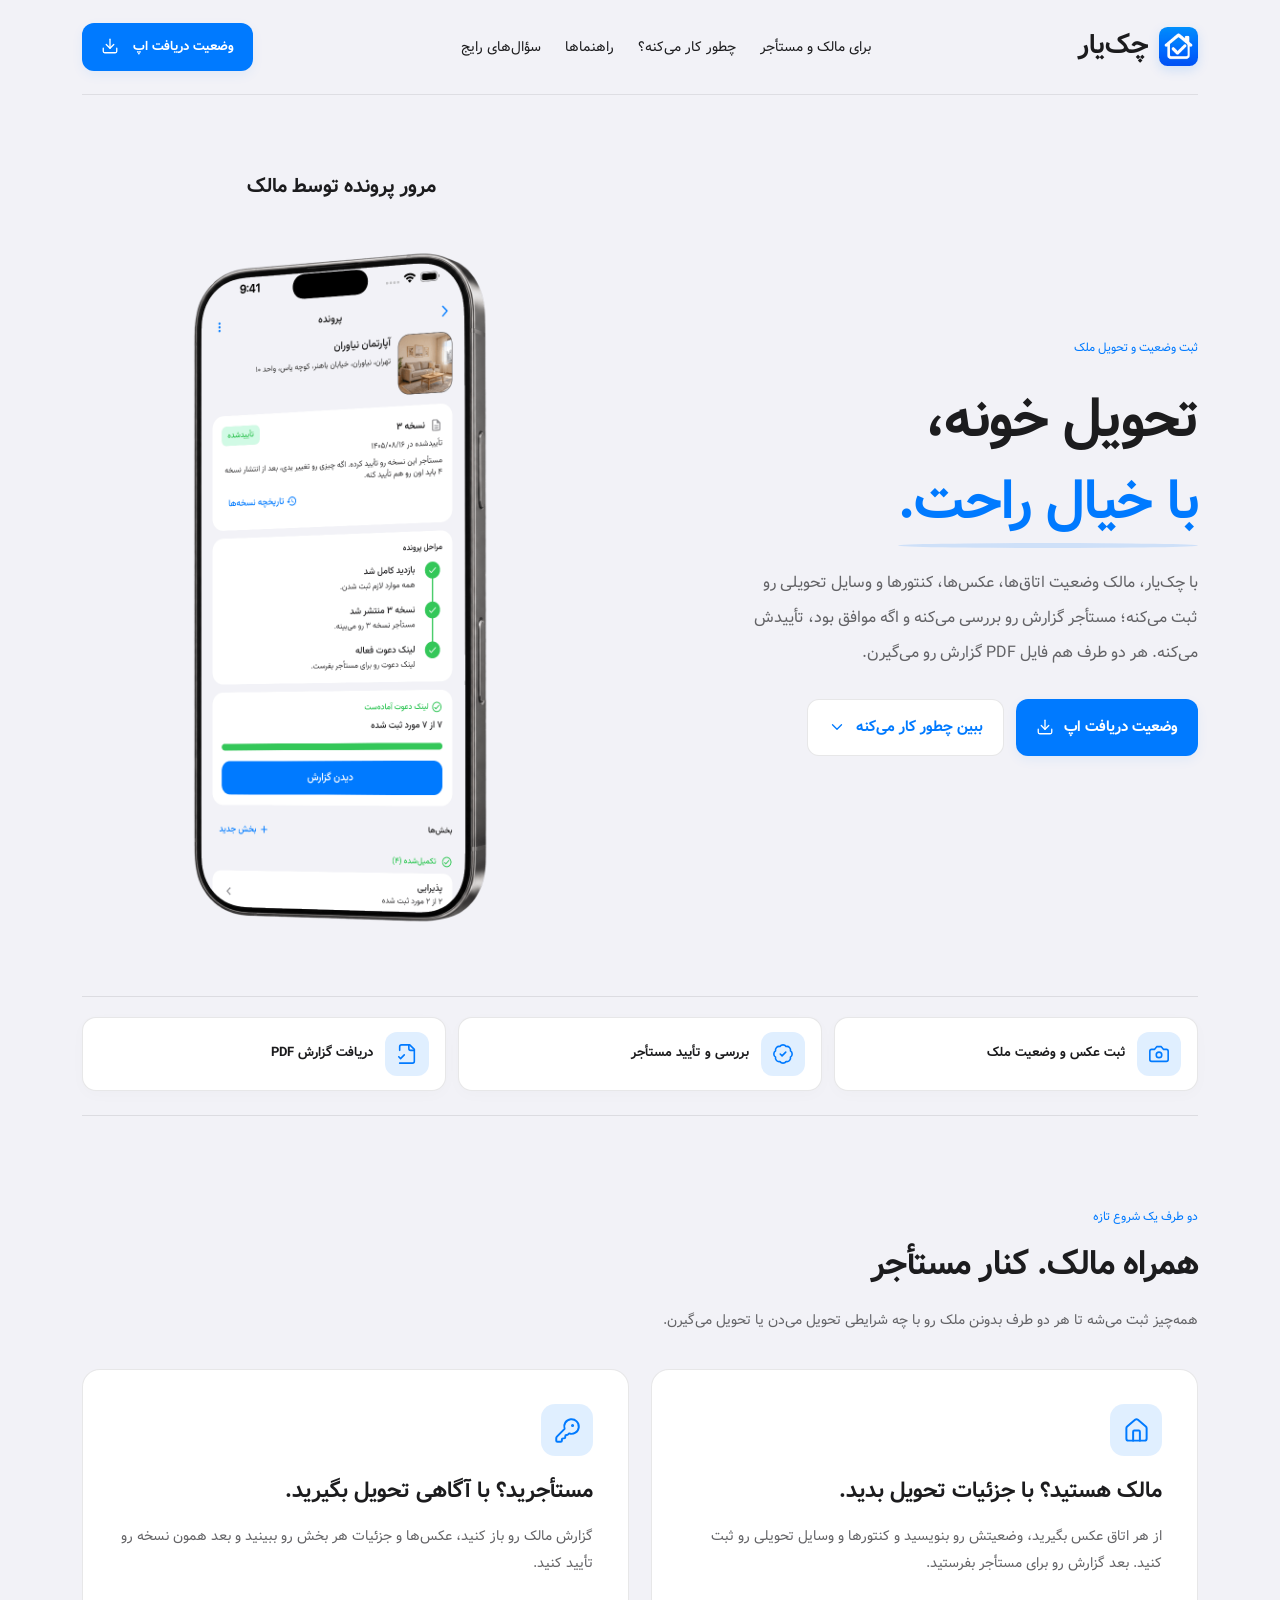
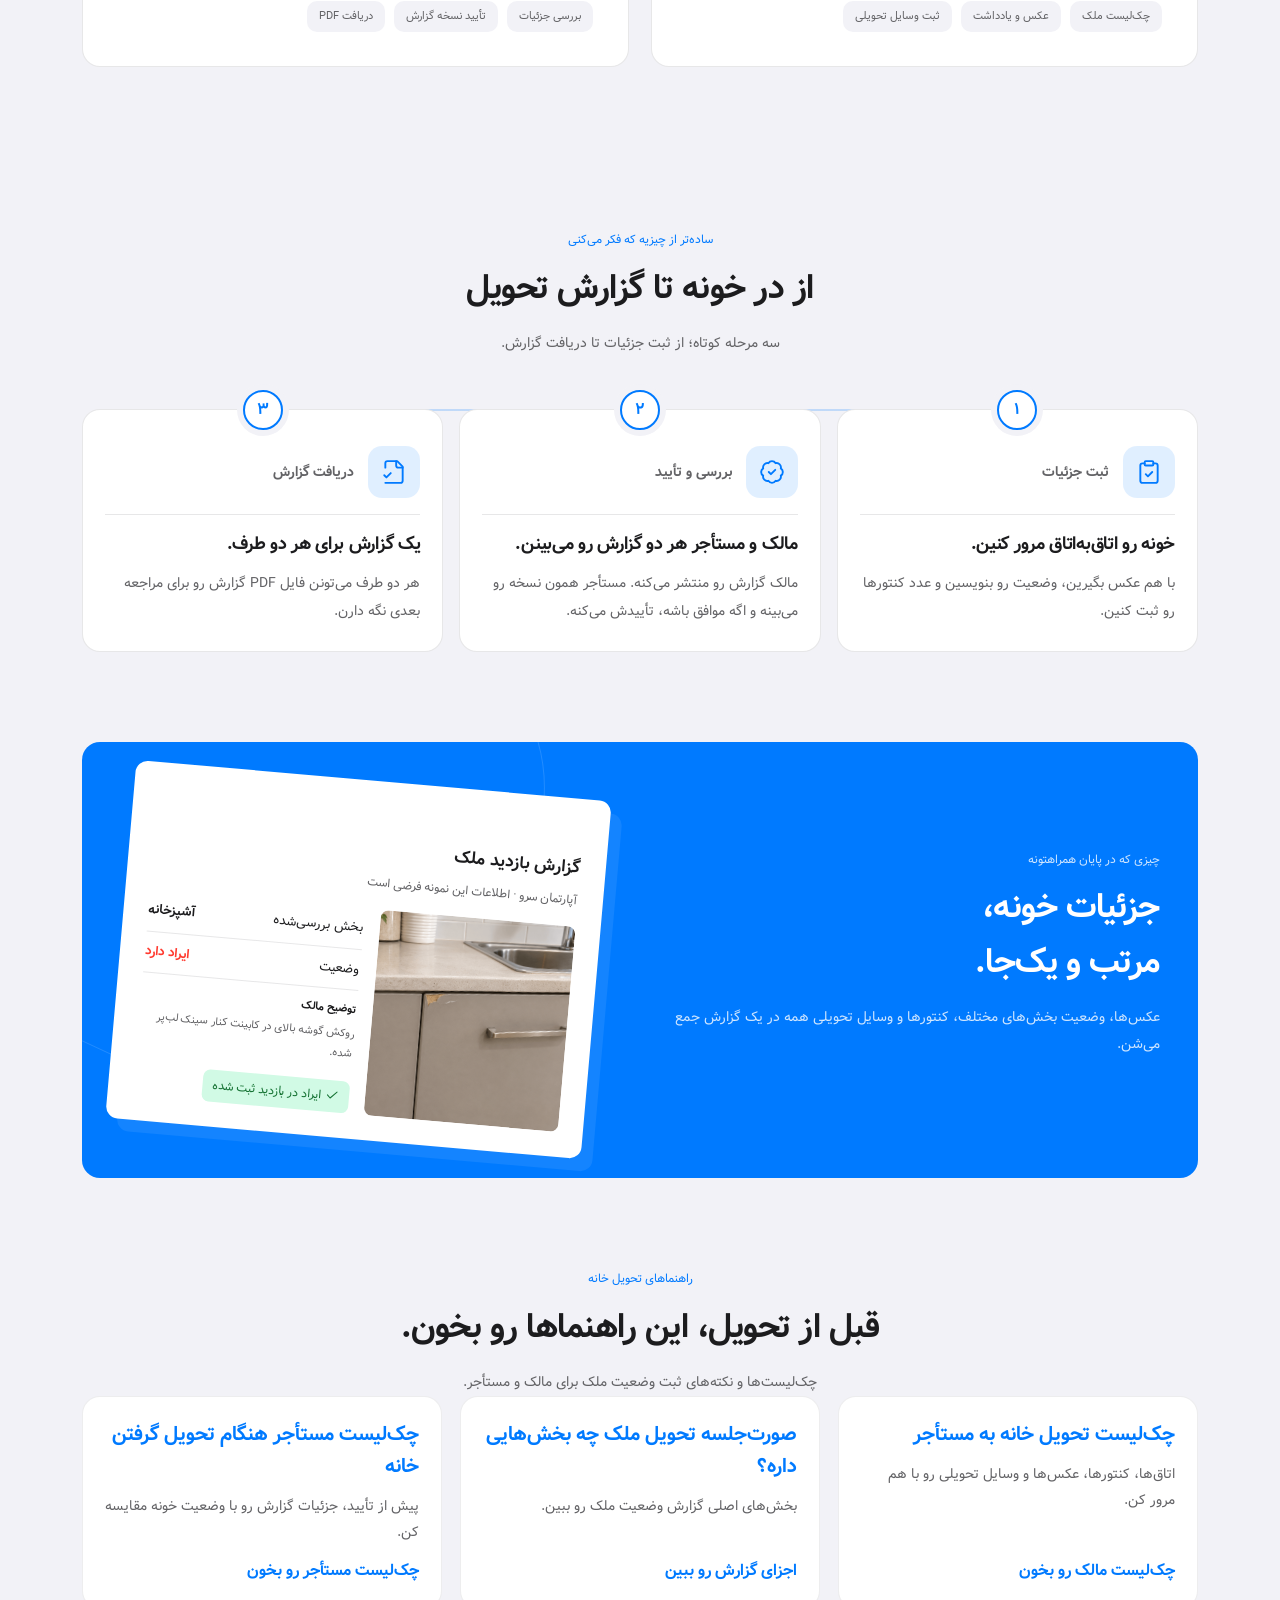
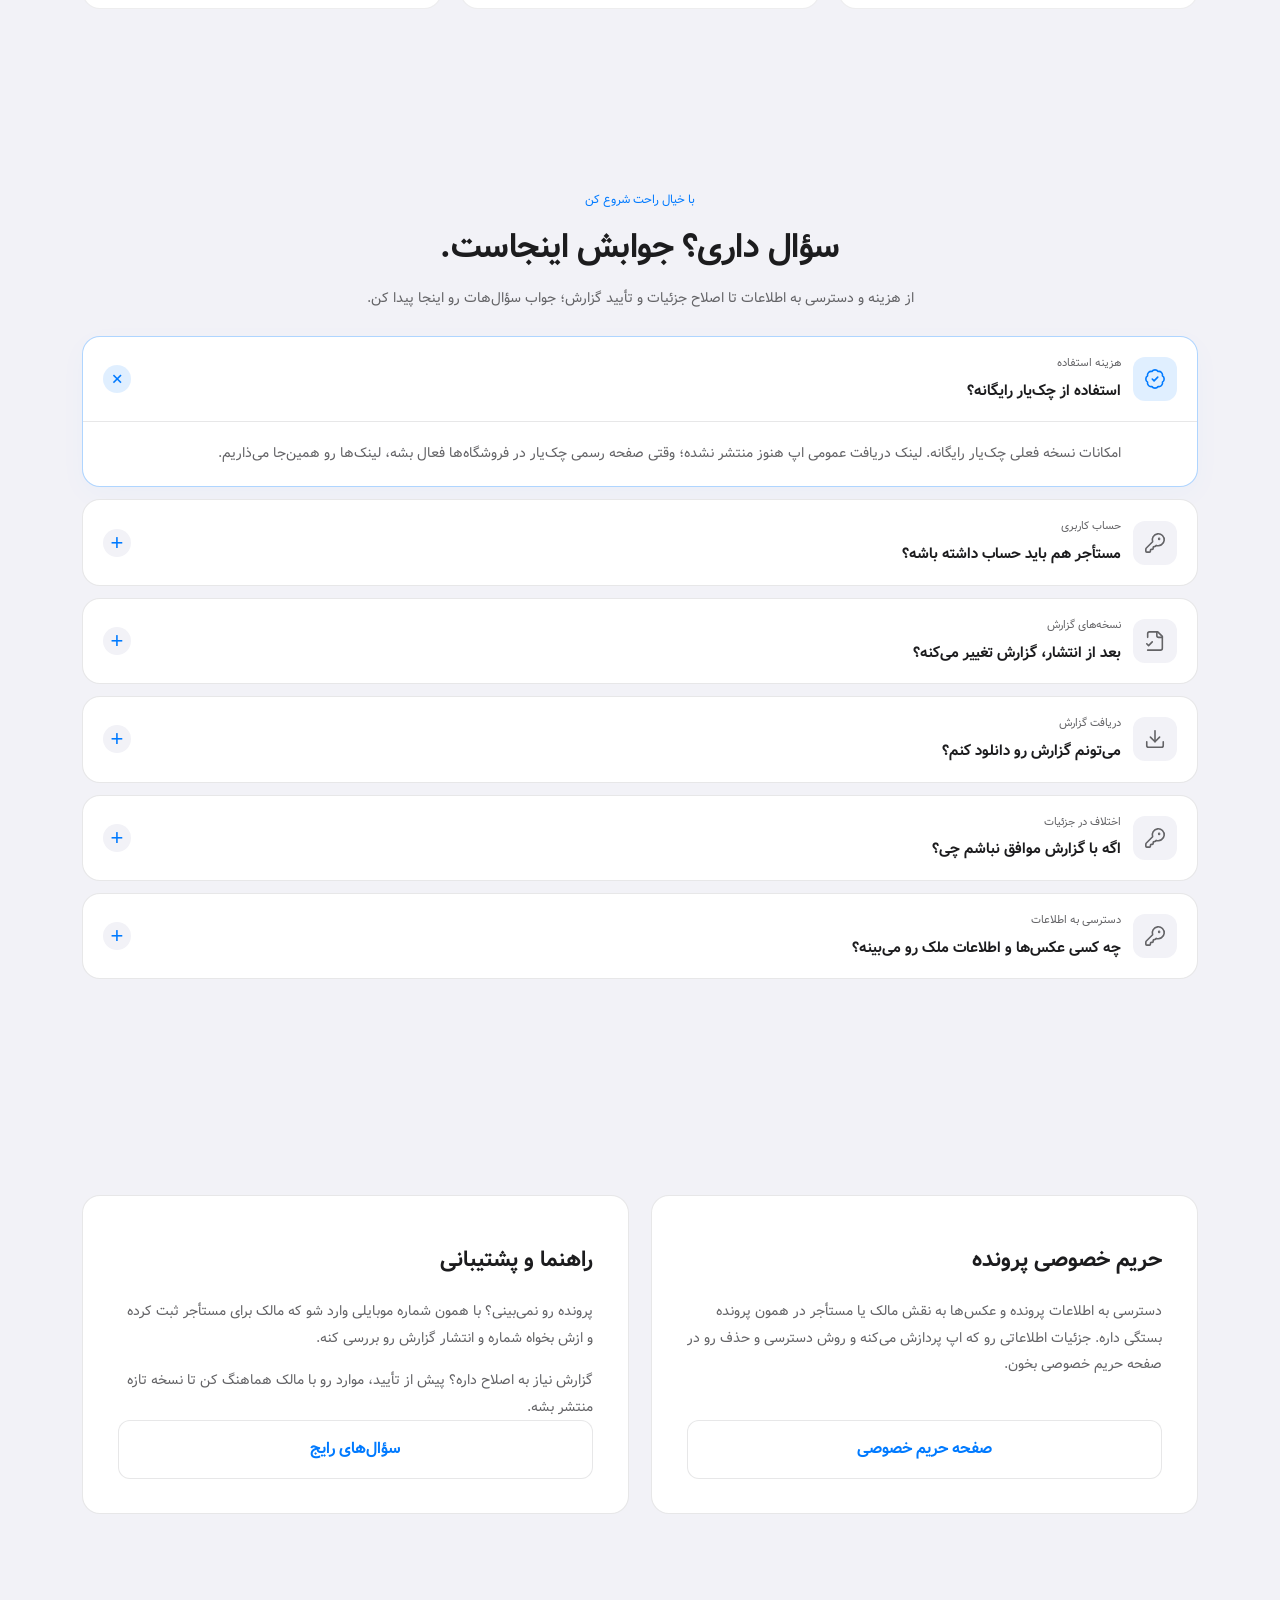
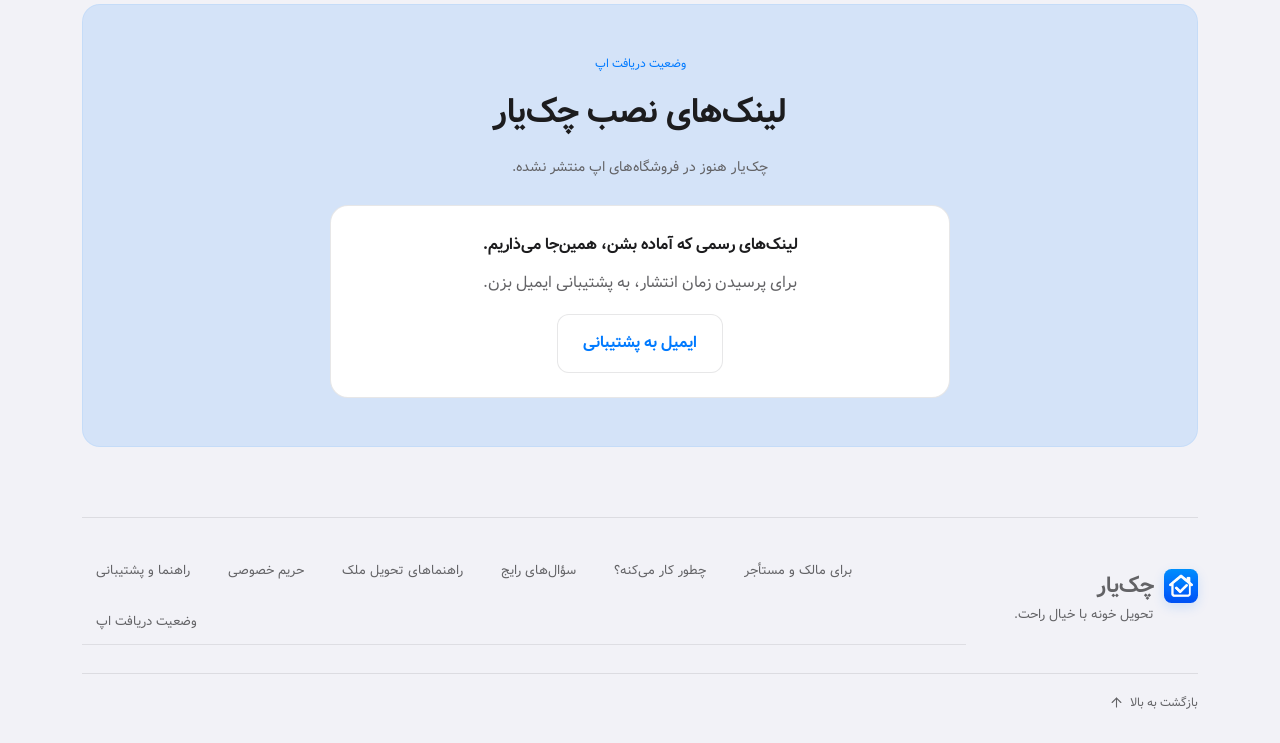
==== commit e14adcd8: "Use hero assets across the website - Load the homepage slideshow and kitchen photo from the hero PNG" ====
--- a/index.html
+++ b/index.html
@@ -7,8 +7,8 @@
   <meta name="theme-color" content="#f2f2f7">
   <title>چک‌یار | ثبت وضعیت و صورت‌جلسه تحویل ملک</title>
   <link rel="canonical" href="https://checkyaar.ir/">
-  <link rel="icon" href="assets/optimized/app-icon.webp" type="image/webp">
-  <link rel="preload" as="image" href="assets/optimized/phone-inspection-real-ui.webp" type="image/webp" fetchpriority="high">
+  <link rel="icon" href="assets/brand/app-logo.png" type="image/png">
+  <link rel="preload" as="image" href="assets/hero/phone-inspection-real-ui.png" type="image/png" fetchpriority="high">
   <meta property="og:type" content="website">
   <meta property="og:locale" content="fa_IR">
   <meta property="og:site_name" content="چک‌یار">
@@ -27,7 +27,7 @@
   {
     "@context": "https://schema.org",
     "@graph": [
-      { "@type": "Organization", "@id": "https://checkyaar.ir/#organization", "name": "چک‌یار", "url": "https://checkyaar.ir/", "logo": "https://checkyaar.ir/assets/optimized/app-icon.webp", "email": "support@checkyaar.ir" },
+      { "@type": "Organization", "@id": "https://checkyaar.ir/#organization", "name": "چک‌یار", "url": "https://checkyaar.ir/", "logo": "https://checkyaar.ir/assets/brand/app-logo.png", "email": "support@checkyaar.ir" },
       { "@type": "WebSite", "@id": "https://checkyaar.ir/#website", "url": "https://checkyaar.ir/", "name": "چک‌یار", "inLanguage": "fa-IR", "publisher": { "@id": "https://checkyaar.ir/#organization" } },
       { "@type": "SoftwareApplication", "@id": "https://checkyaar.ir/#application", "name": "چک‌یار", "url": "https://checkyaar.ir/", "description": "ثبت وضعیت ملک، عکس‌ها و جزئیات تحویل برای مالک و مستأجر.", "applicationCategory": "UtilitiesApplication", "operatingSystem": ["Android", "iOS"], "publisher": { "@id": "https://checkyaar.ir/#organization" }, "inLanguage": "fa-IR" }
     ]
@@ -38,7 +38,7 @@
 <body>
   <div class="wrap">
     <nav>
-      <a class="brand" href="#"><img class="mark" src="assets/optimized/app-icon.webp" alt="" width="39"
+      <a class="brand" href="#"><img class="mark" src="assets/brand/app-logo.png" alt="" width="39"
       height="39" decoding="async"> چک‌یار</a>
       <div class="navlinks">
         <a href="#benefits">برای مالک و مستأجر</a><a href="#how">چطور کار می‌کنه؟</a><a href="guides/">راهنماها</a><a href="#faq">سؤال‌های رایج</a>
@@ -80,13 +80,13 @@
             <h2 class="hero-heading" id="hero-preview-heading" aria-hidden="true">مشاهده جزئیات و عکس‌های بازدید</h2>
           </div>
           <div class="hero-slideshow" id="hero-slideshow" data-hero-slideshow>
-            <img class="hero-art is-active" src="assets/optimized/phone-inspection-real-ui.webp" data-heading="hero-owner-heading"
+            <img class="hero-art is-active" src="assets/hero/phone-inspection-real-ui.png" data-heading="hero-owner-heading"
             alt="نمای کلی پرونده و مراحل تحویل ملک برای مالک" width="760" height="1013" decoding="async" fetchpriority="high">
-            <img class="hero-art" src="[data-uri]" data-src="assets/optimized/phone-inspection-flow-real-ui.webp" data-heading="hero-inspection-heading"
+            <img class="hero-art" src="[data-uri]" data-src="assets/hero/phone-inspection-flow-real-ui.png" data-heading="hero-inspection-heading"
             alt="ثبت ایراد کابینت آشپزخانه همراه با توضیح و عکس در چک‌یار" width="760" height="1013" decoding="async" aria-hidden="true">
-            <img class="hero-art" src="[data-uri]" data-src="assets/optimized/phone-review-real-ui.webp" data-heading="hero-tenant-heading"
+            <img class="hero-art" src="[data-uri]" data-src="assets/hero/phone-review-real-ui.png" data-heading="hero-tenant-heading"
             alt="بررسی و تأیید نسخه گزارش توسط مستأجر" width="760" height="1013" decoding="async" aria-hidden="true">
-            <img class="hero-art" src="[data-uri]" data-src="assets/optimized/phone-owner-inspection-preview-real-ui.webp" data-heading="hero-preview-heading"
+            <img class="hero-art" src="[data-uri]" data-src="assets/hero/phone-owner-inspection-preview-real-ui.png" data-heading="hero-preview-heading"
             alt="پیش‌نمایش وضعیت کابینت همراه با توضیح مالک و عکس ایراد" width="760" height="1013" decoding="async" aria-hidden="true">
           </div>
         </div>
@@ -241,7 +241,7 @@
           </div>
           <div class="inspection-preview">
             <div class="inspection-photo-frame">
-              <img class="inspection-photo" src="assets/optimized/kitchen-inspection-example.webp"
+              <img class="inspection-photo" src="assets/hero/kitchen-inspection-example.png"
               alt="لب‌پریدگی روکش گوشه در کابینت کنار سینک" width="800" height="533" loading="lazy" decoding="async">
             </div>
             <div class="inspection-details">
@@ -405,7 +405,7 @@
       <div class="footer-main">
         <div class="footer-brand">
           <div class="footer-identity">
-            <a class="brand footer-logo" href="#"><img class="mark" src="assets/optimized/app-icon.webp" alt=""
+            <a class="brand footer-logo" href="#"><img class="mark" src="assets/brand/app-logo.png" alt=""
             width="34" height="34" decoding="async"><span class="footer-name">چک‌یار</span></a>
             <p class="footer-tagline">تحویل خونه با خیال راحت.</p>
           </div>
--- a/styles.css
+++ b/styles.css
@@ -1,12 +1,12 @@
 @font-face {
   font-family:v;
   font-display:swap;
-  src:url('assets/brand/Vazirmatn-Regular.ttf')
+  src:url('assets/brand/Vazirmatn-Regular.woff2') format('woff2')
 }
 @font-face {
   font-family:v;
   font-display:swap;
-  src:url('assets/brand/Vazirmatn-Bold.ttf');
+  src:url('assets/brand/Vazirmatn-Bold.woff2') format('woff2');
   font-weight:700
 }
 * {
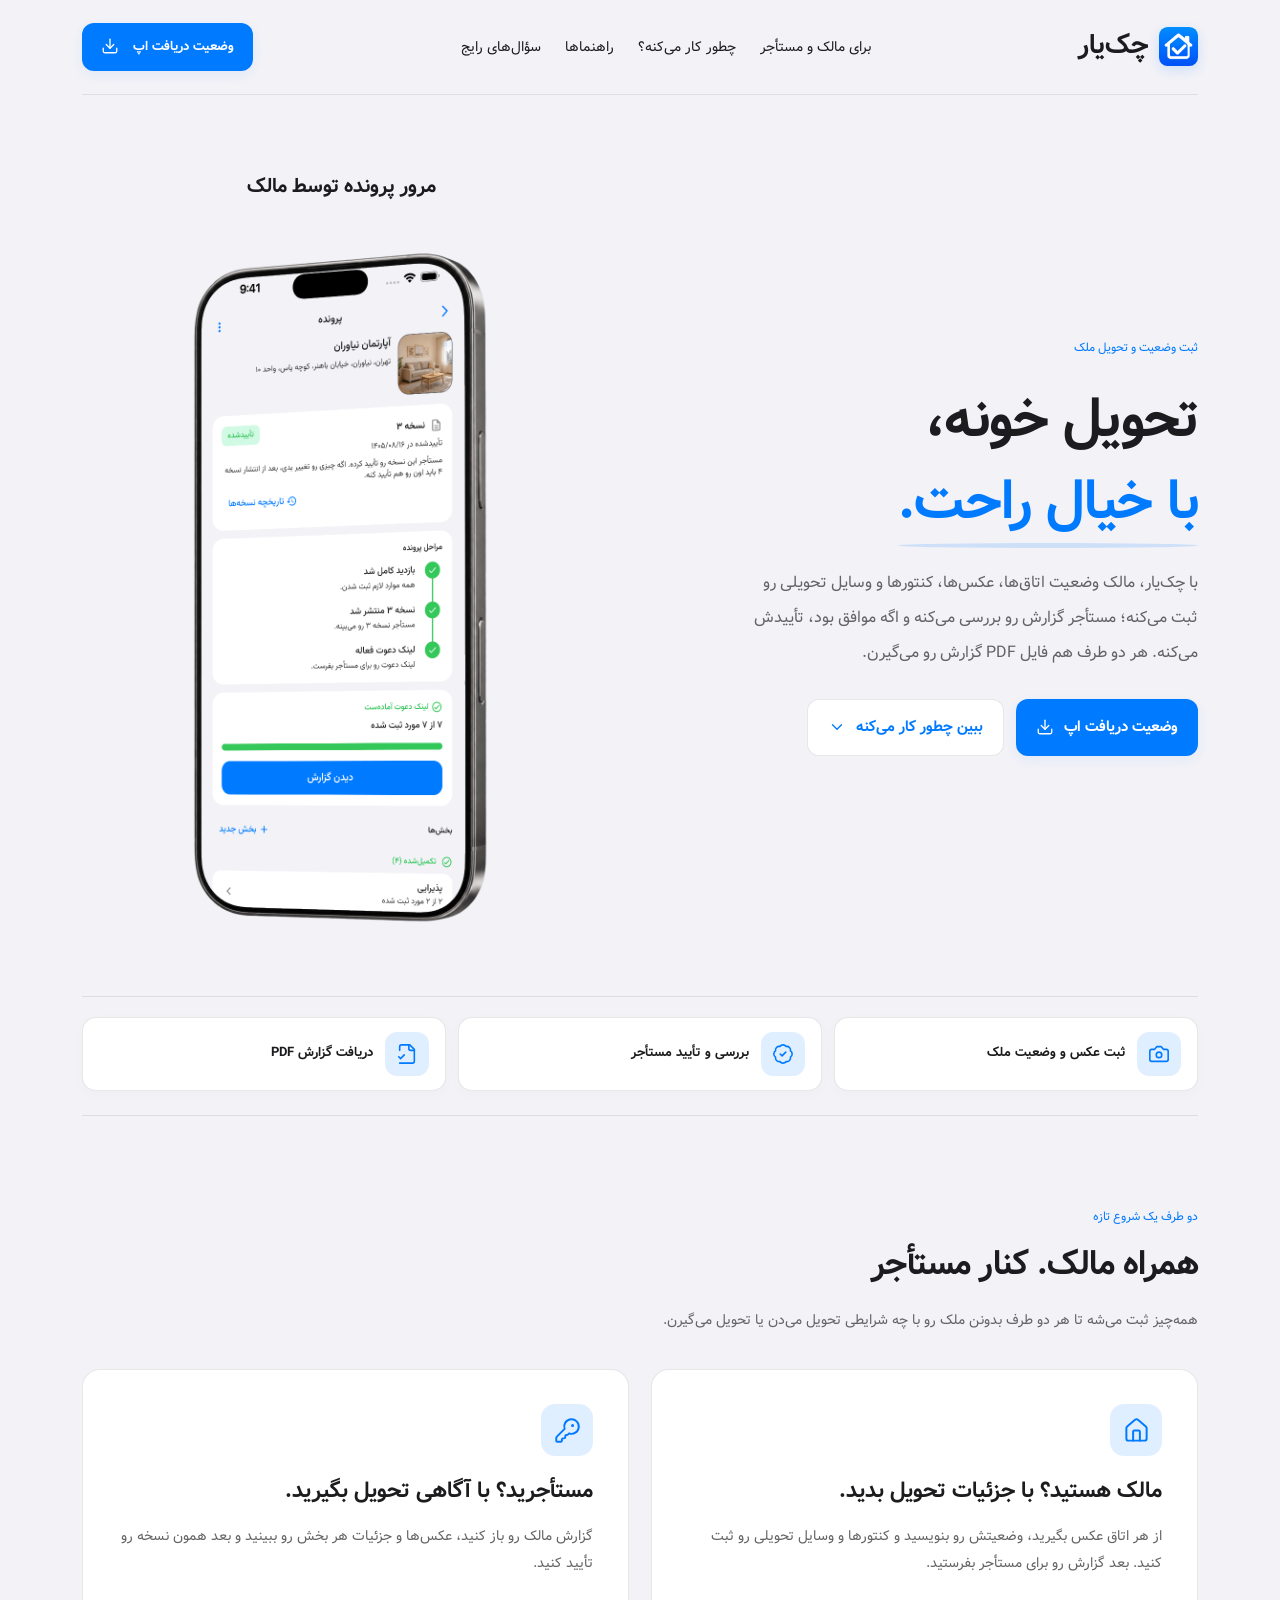
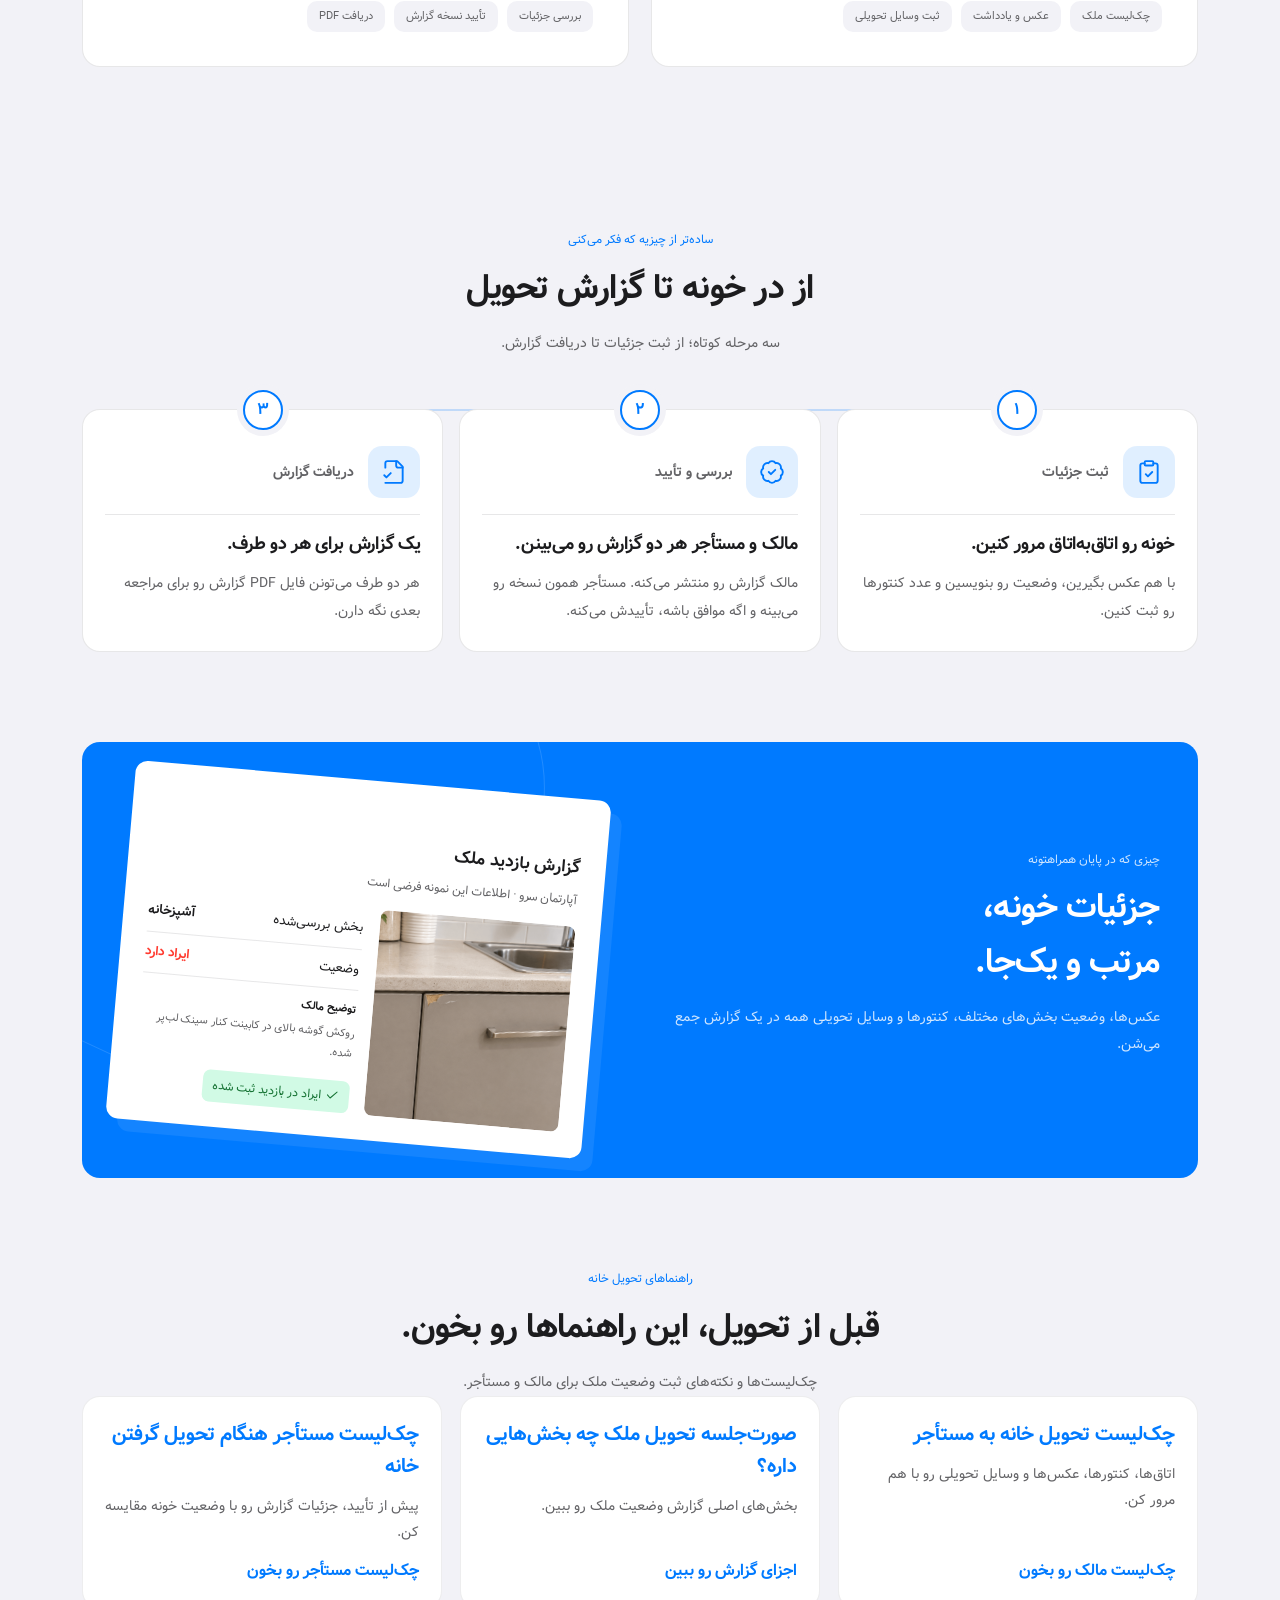
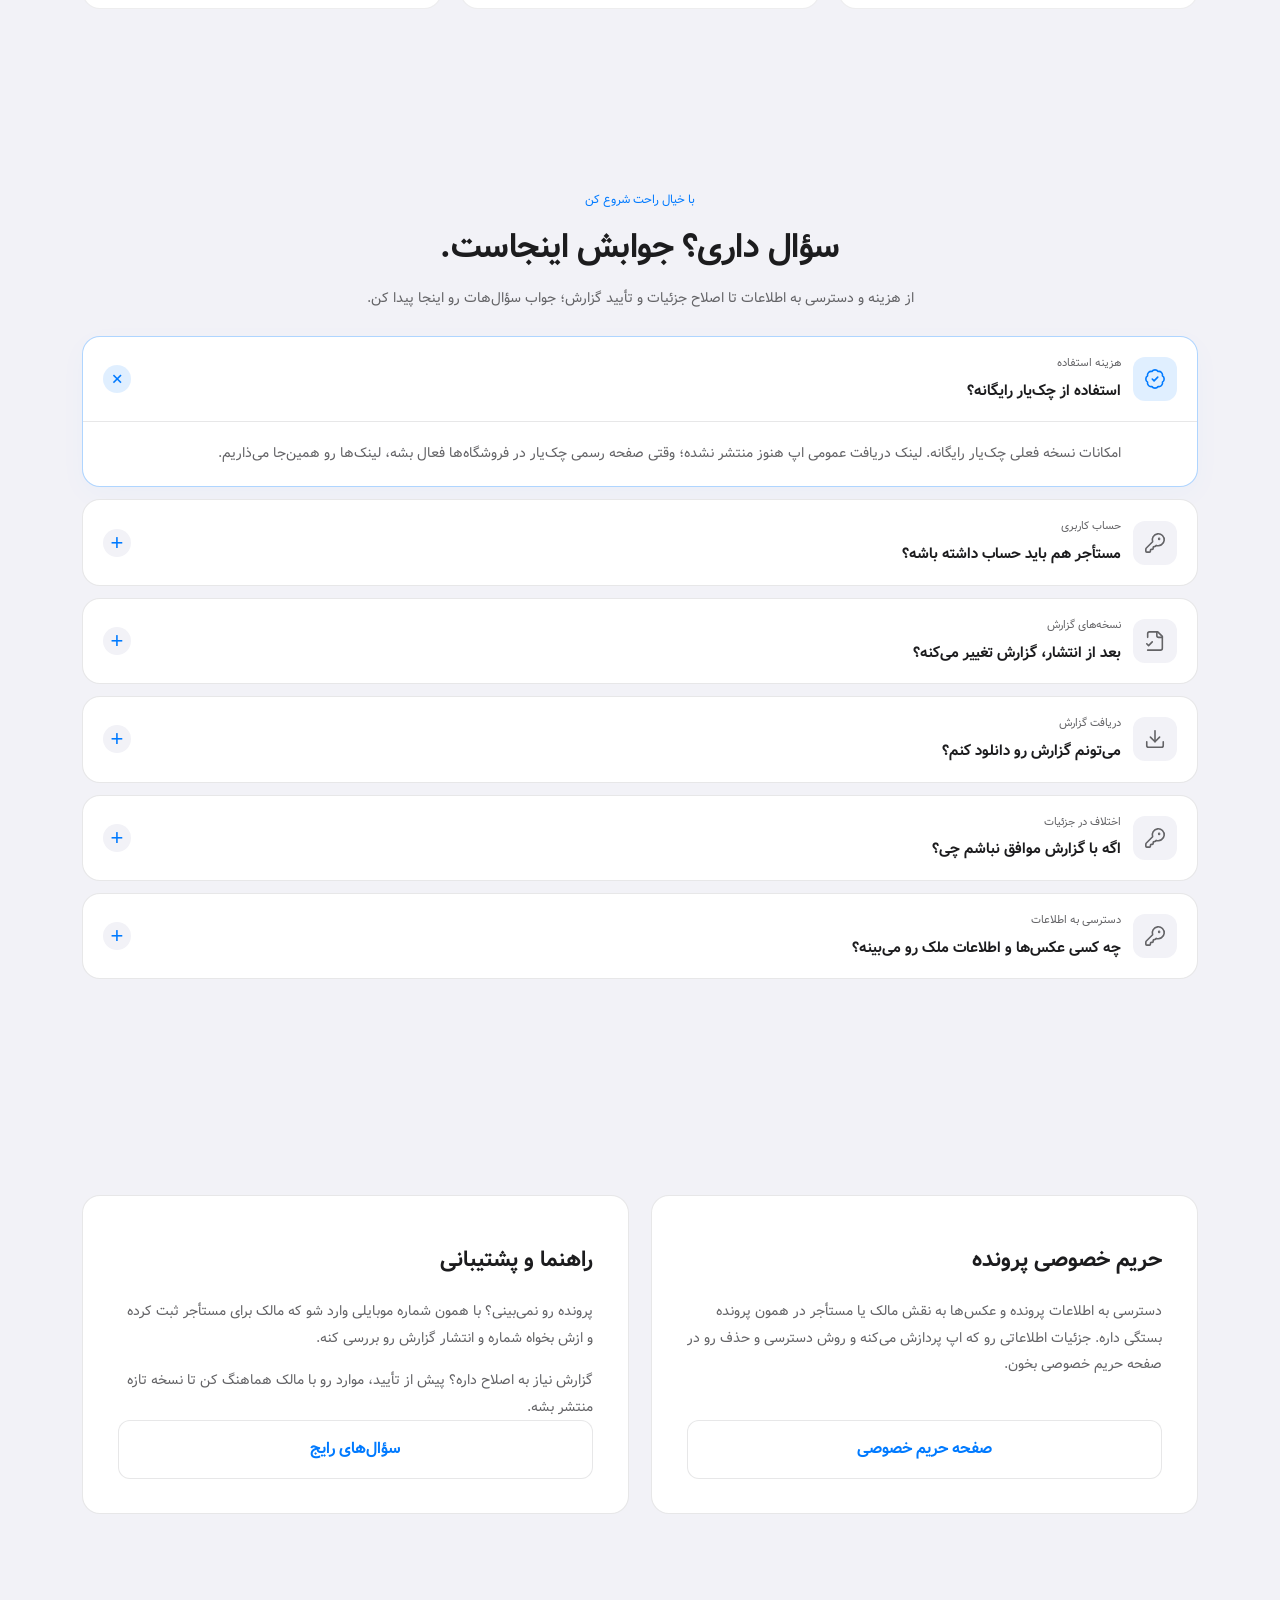
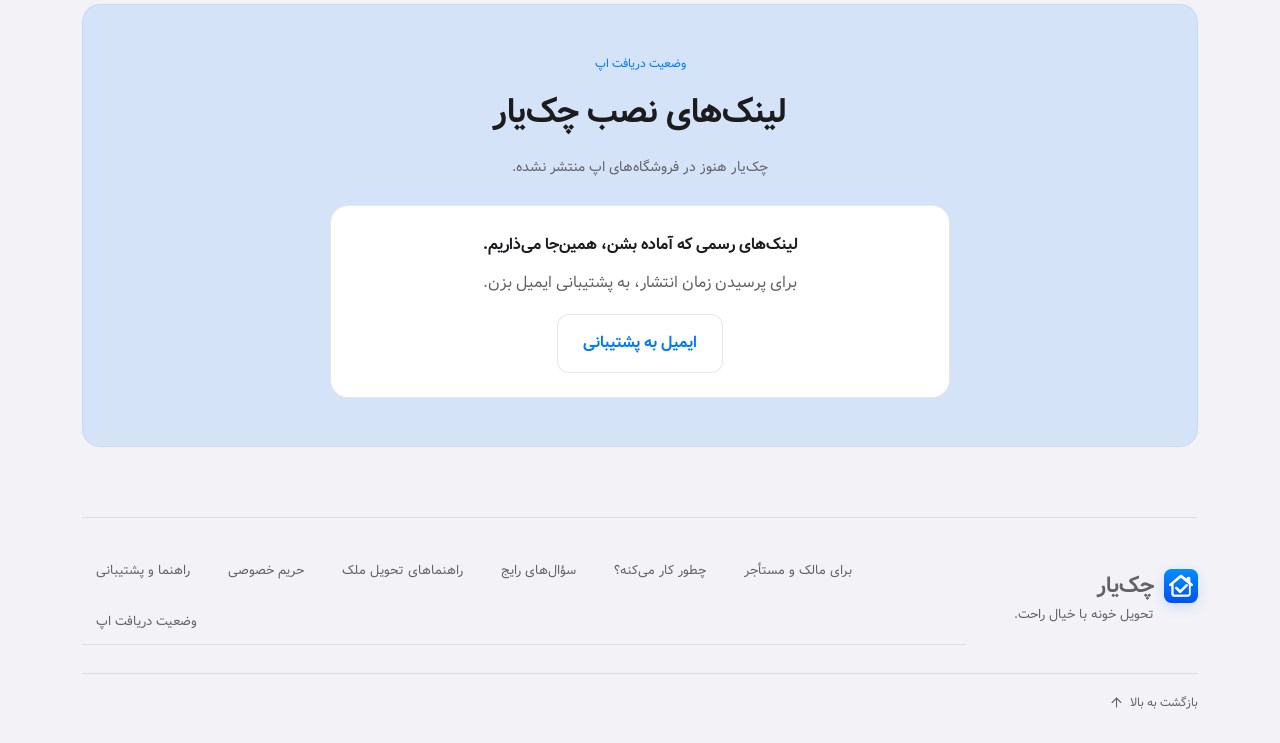
==== commit bfd6e449: "Update website sharing artwork - Point Open Graph and Twitter metadata at the new PNG preview and de" ====
--- a/index.html
+++ b/index.html
@@ -15,14 +15,14 @@
   <meta property="og:title" content="چک‌یار | ثبت وضعیت و صورت‌جلسه تحویل ملک">
   <meta property="og:description" content="وضعیت خانه، عکس‌ها و جزئیات تحویل رو ثبت کن و گزارش رو با مالک یا مستأجر به اشتراک بذار.">
   <meta property="og:url" content="https://checkyaar.ir/">
-  <meta property="og:image" content="https://checkyaar.ir/assets/brand/social-preview.jpg">
-  <meta property="og:image:width" content="1200">
-  <meta property="og:image:height" content="630">
-  <meta property="og:image:type" content="image/jpeg">
+  <meta property="og:image" content="https://checkyaar.ir/assets/brand/social-preview.png">
+  <meta property="og:image:width" content="1190">
+  <meta property="og:image:height" content="1322">
+  <meta property="og:image:type" content="image/png">
   <meta name="twitter:card" content="summary_large_image">
   <meta name="twitter:title" content="چک‌یار | ثبت وضعیت و صورت‌جلسه تحویل ملک">
   <meta name="twitter:description" content="وضعیت خانه، عکس‌ها و جزئیات تحویل رو ثبت کن و گزارش رو با مالک یا مستأجر به اشتراک بذار.">
-  <meta name="twitter:image" content="https://checkyaar.ir/assets/brand/social-preview.jpg">
+  <meta name="twitter:image" content="https://checkyaar.ir/assets/brand/social-preview.png">
   <script type="application/ld+json">
   {
     "@context": "https://schema.org",
